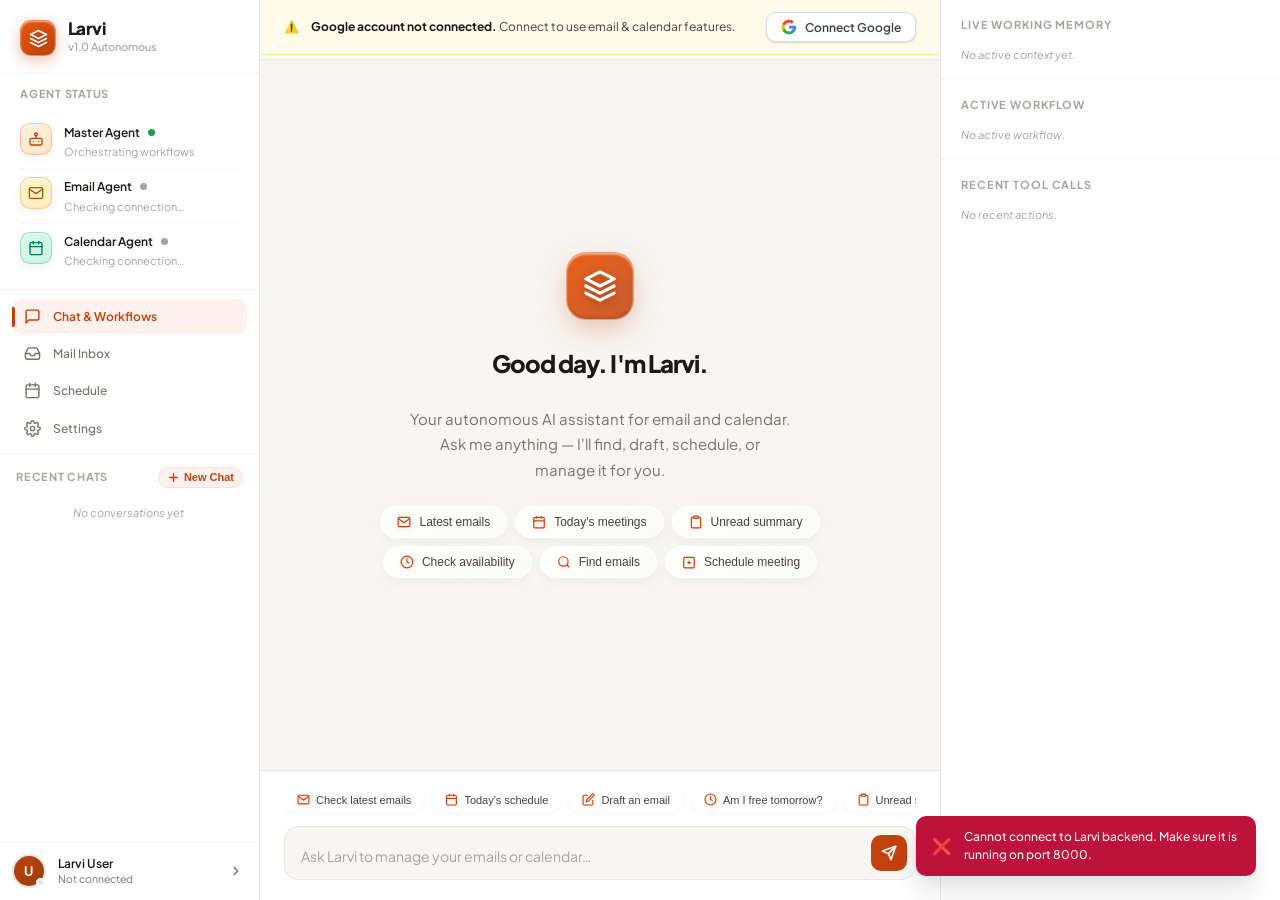
==== frontend/index.html @ 34484eb3 "feat: professional user profile strip, avatar/picture, dedicated Profile View, and clean settings se" ====
<!DOCTYPE html>
<html lang="en">
<head>
  <meta charset="UTF-8" />
  <meta name="viewport" content="width=device-width, initial-scale=1.0" />
  <title>Larvi — Autonomous Email &amp; Calendar AI Agent</title>
  <meta name="description" content="Larvi is an autonomous multi-agent AI system for managing Gmail and Google Calendar through natural language." />

  <!-- Stylesheets -->
  <link rel="stylesheet" href="css/main.css" />
  <link rel="stylesheet" href="css/layout.css" />
  <link rel="stylesheet" href="css/chat.css" />
  <link rel="stylesheet" href="css/sidebar.css" />
  <link rel="stylesheet" href="css/components.css" />
  <link rel="stylesheet" href="css/views.css" />
</head>
<body>

<!-- ═══════════════════════════════════════════════════════════════
     TOAST NOTIFICATION CONTAINER
     ═══════════════════════════════════════════════════════════════ -->
<div id="toast-container" aria-live="polite"></div>

<!-- ═══════════════════════════════════════════════════════════════
     CONFIRMATION MODAL (DELETE CHAT & DESTRUCTIVE ACTIONS)
     ═══════════════════════════════════════════════════════════════ -->
<div id="modal-backdrop" class="modal-backdrop" aria-hidden="true">
  <div class="modal-card" role="dialog" aria-modal="true" aria-labelledby="modal-title">
    <div class="modal-header">
      <h3 id="modal-title" class="modal-title">Delete chat?</h3>
    </div>
    <div class="modal-body">
      <p id="modal-description">This will delete <strong id="modal-chat-title">this conversation</strong>.</p>
      <p class="modal-subtext">This action cannot be undone.</p>
    </div>
    <div class="modal-actions">
      <button id="modal-cancel-btn" class="btn-modal btn-modal-cancel">Cancel</button>
      <button id="modal-confirm-btn" class="btn-modal btn-modal-delete">Delete</button>
    </div>
  </div>
</div>

<!-- ═══════════════════════════════════════════════════════════════
     MAIN 3-COLUMN APP SHELL
     ═══════════════════════════════════════════════════════════════ -->
<div id="app">

  <!-- ─────────────────────────────────────────────────────────────
       LEFT SIDEBAR — Navigation & Agent Status
       ───────────────────────────────────────────────────────────── -->
  <aside id="sidebar-left" role="navigation" aria-label="Main navigation">

    <!-- Brand Header -->
    <div id="brand-header">
      <div id="brand-logo" aria-hidden="true">
        <!-- Larvi Icon -->
        <svg viewBox="0 0 24 24" fill="none" stroke="currentColor" stroke-width="2.2" stroke-linecap="round" stroke-linejoin="round">
          <path d="M12 2L2 7l10 5 10-5-10-5z"/>
          <path d="M2 17l10 5 10-5"/>
          <path d="M2 12l10 5 10-5"/>
        </svg>
      </div>
      <div>
        <div id="brand-name">Larvi</div>
        <div id="brand-version">v1.0 Autonomous</div>
      </div>
    </div>

    <!-- Agent Status Hub -->
    <div class="agent-status-hub">
      <div class="agent-status-hub-title">Agent Status</div>

      <!-- Master Agent -->
      <div class="agent-status-item">
        <div class="agent-icon master">
          <svg viewBox="0 0 24 24" width="16" height="16" fill="none" stroke="currentColor" stroke-width="2" stroke-linecap="round" stroke-linejoin="round">
            <rect x="3" y="11" width="18" height="10" rx="2"></rect>
            <circle cx="12" cy="5" r="2"></circle>
            <path d="M12 7v4"></path>
            <line x1="8" y1="16" x2="8.01" y2="16"></line>
            <line x1="16" y1="16" x2="16.01" y2="16"></line>
          </svg>
        </div>
        <div class="agent-status-info">
          <div class="agent-status-name">
            Master Agent
            <span class="status-dot active" id="master-agent-dot"></span>
          </div>
          <div class="agent-status-sub">Orchestrating workflows</div>
        </div>
      </div>

      <!-- Email Agent -->
      <div class="agent-status-item">
        <div class="agent-icon email">
          <svg viewBox="0 0 24 24" width="16" height="16" fill="none" stroke="currentColor" stroke-width="2" stroke-linecap="round" stroke-linejoin="round">
            <path d="M4 4h16c1.1 0 2 .9 2 2v12c0 1.1-.9 2-2 2H4c-1.1 0-2-.9-2-2V6c0-1.1.9-2 2-2z"></path>
            <polyline points="22,6 12,13 2,6"></polyline>
          </svg>
        </div>
        <div class="agent-status-info">
          <div class="agent-status-name">
            Email Agent
            <span class="status-dot inactive" id="email-agent-dot"></span>
          </div>
          <div class="agent-status-sub" id="email-agent-sub">Checking connection…</div>
        </div>
      </div>

      <!-- Calendar Agent -->
      <div class="agent-status-item">
        <div class="agent-icon cal">
          <svg viewBox="0 0 24 24" width="16" height="16" fill="none" stroke="currentColor" stroke-width="2" stroke-linecap="round" stroke-linejoin="round">
            <rect x="3" y="4" width="18" height="18" rx="2" ry="2"></rect>
            <line x1="16" y1="2" x2="16" y2="6"></line>
            <line x1="8" y1="2" x2="8" y2="6"></line>
            <line x1="3" y1="10" x2="21" y2="10"></line>
          </svg>
        </div>
        <div class="agent-status-info">
          <div class="agent-status-name">
            Calendar Agent
            <span class="status-dot inactive" id="cal-agent-dot"></span>
          </div>
          <div class="agent-status-sub" id="cal-agent-sub">Checking connection…</div>
        </div>
      </div>
    </div>

    <!-- Navigation -->
    <nav>
      <ul id="nav-list" role="list">
        <li class="nav-item active" id="nav-chat" role="listitem">
          <svg viewBox="0 0 24 24" fill="none" stroke="currentColor" stroke-width="2" stroke-linecap="round" stroke-linejoin="round" aria-hidden="true">
            <path d="M21 15a2 2 0 0 1-2 2H7l-4 4V5a2 2 0 0 1 2-2h14a2 2 0 0 1 2 2z"/>
          </svg>
          Chat &amp; Workflows
        </li>
        <li class="nav-item" id="nav-inbox" role="listitem">
          <svg viewBox="0 0 24 24" fill="none" stroke="currentColor" stroke-width="2" stroke-linecap="round" stroke-linejoin="round" aria-hidden="true">
            <polyline points="22 12 16 12 14 15 10 15 8 12 2 12"/>
            <path d="M5.45 5.11L2 12v6a2 2 0 0 0 2 2h16a2 2 0 0 0 2-2v-6l-3.45-6.89A2 2 0 0 0 16.76 4H7.24a2 2 0 0 0-1.79 1.11z"/>
          </svg>
          Mail Inbox
        </li>
        <li class="nav-item" id="nav-calendar" role="listitem">
          <svg viewBox="0 0 24 24" fill="none" stroke="currentColor" stroke-width="2" stroke-linecap="round" stroke-linejoin="round" aria-hidden="true">
            <rect x="3" y="4" width="18" height="18" rx="2" ry="2"/>
            <line x1="16" y1="2" x2="16" y2="6"/>
            <line x1="8" y1="2" x2="8" y2="6"/>
            <line x1="3" y1="10" x2="21" y2="10"/>
          </svg>
          Schedule
        </li>
        <li class="nav-item" id="nav-settings" role="listitem">
          <svg viewBox="0 0 24 24" fill="none" stroke="currentColor" stroke-width="2" stroke-linecap="round" stroke-linejoin="round" aria-hidden="true">
            <circle cx="12" cy="12" r="3"/>
            <path d="M19.4 15a1.65 1.65 0 0 0 .33 1.82l.06.06a2 2 0 0 1-2.83 2.83l-.06-.06a1.65 1.65 0 0 0-1.82-.33 1.65 1.65 0 0 0-1 1.51V21a2 2 0 0 1-4 0v-.09A1.65 1.65 0 0 0 9 19.4a1.65 1.65 0 0 0-1.82.33l-.06.06a2 2 0 0 1-2.83-2.83l.06-.06A1.65 1.65 0 0 0 4.68 15a1.65 1.65 0 0 0-1.51-1H3a2 2 0 0 1 0-4h.09A1.65 1.65 0 0 0 4.6 9a1.65 1.65 0 0 0-.33-1.82l-.06-.06a2 2 0 0 1 2.83-2.83l.06.06A1.65 1.65 0 0 0 9 4.68a1.65 1.65 0 0 0 1-1.51V3a2 2 0 0 1 4 0v.09a1.65 1.65 0 0 0 1 1.51 1.65 1.65 0 0 0 1.82-.33l.06-.06a2 2 0 0 1 2.83 2.83l-.06.06A1.65 1.65 0 0 0 19.4 9a1.65 1.65 0 0 0 1.51 1H21a2 2 0 0 1 0 4h-.09a1.65 1.65 0 0 0-1.51 1z"/>
          </svg>
          Settings
        </li>
      </ul>
    </nav>

    <!-- Recent Chats Hub (Gemini / ChatGPT style) -->
    <div class="chat-history-hub">
      <div class="chat-history-hub-header">
        <span class="chat-history-title">Recent Chats</span>
        <button id="sidebar-new-chat-btn" class="btn-new-chat-pill" title="Start a new chat">
          <svg viewBox="0 0 24 24" width="13" height="13" fill="none" stroke="currentColor" stroke-width="2.5" stroke-linecap="round" stroke-linejoin="round">
            <line x1="12" y1="5" x2="12" y2="19"></line>
            <line x1="5" y1="12" x2="19" y2="12"></line>
          </svg>
          New Chat
        </button>
      </div>
      <div id="recent-chats-list" class="recent-chats-list" role="list">
        <!-- Dynamic conversation items loaded from SQLite -->
      </div>
    </div>

    <!-- User Profile Strip -->
    <div id="user-profile" title="View Profile">
      <div class="up-avatar-wrap">
        <img id="user-profile-pic" src="" alt="" style="display:none; width:34px;height:34px;border-radius:50%;object-fit:cover;">
        <div id="user-avatar" aria-hidden="true">U</div>
        <span class="up-status-dot" id="up-status-dot"></span>
      </div>
      <div id="user-info">
        <div id="user-name-display" class="up-name truncate">Larvi User</div>
        <div id="user-email-display" class="up-email truncate">Not connected</div>
      </div>
      <button id="user-profile-btn" class="up-chevron-btn" title="My Profile" aria-label="Open profile">
        <svg viewBox="0 0 24 24" width="14" height="14" fill="none" stroke="currentColor" stroke-width="2.5" stroke-linecap="round" stroke-linejoin="round"><polyline points="9 18 15 12 9 6"/></svg>
      </button>
    </div>

  </aside><!-- /sidebar-left -->


  <!-- Mobile Sidebar Overlay Backdrop -->
  <div id="sidebar-overlay" class="sidebar-overlay"></div>

  <!-- ─────────────────────────────────────────────────────────────
       CENTER PANEL — Main Chat Interface
       ───────────────────────────────────────────────────────────── -->
  <main id="main-panel" role="main">

    <!-- Auth Prompt Banner (hidden when connected) -->
    <div id="auth-prompt" role="alert">
      <div class="auth-prompt-text">
        <span>⚠️</span>
        <span><strong>Google account not connected.</strong> Connect to use email &amp; calendar features.</span>
      </div>
      <button id="connect-google-btn" class="btn-google-auth">
        <svg class="google-auth-icon" viewBox="0 0 24 24" width="16" height="16">
          <path fill="#4285F4" d="M22.56 12.25c0-.78-.07-1.53-.2-2.25H12v4.26h5.92c-.26 1.37-1.04 2.53-2.21 3.31v2.77h3.57c2.08-1.92 3.28-4.74 3.28-8.09z"/>
          <path fill="#34A853" d="M12 23c2.97 0 5.46-.98 7.28-2.66l-3.57-2.77c-.98.66-2.23 1.06-3.71 1.06-2.86 0-5.29-1.93-6.16-4.53H2.18v2.84C3.99 20.53 7.7 23 12 23z"/>
          <path fill="#FBBC05" d="M5.84 14.09c-.22-.66-.35-1.36-.35-2.09s.13-1.43.35-2.09V7.06H2.18C1.43 8.55 1 10.22 1 12s.43 3.45 1.18 4.94l2.85-2.22.81-.63z"/>
          <path fill="#EA4335" d="M12 5.38c1.62 0 3.06.56 4.21 1.64l3.15-3.15C17.45 2.09 14.97 1 12 1 7.7 1 3.99 3.47 2.18 7.06l3.66 2.84c.87-2.6 3.3-4.52 6.16-4.52z"/>
        </svg>
        <span>Connect Google</span>
      </button>
    </div>

    <!-- Top Header Bar -->
    <header id="main-header">
      <div class="header-left-group">
        <button id="mobile-menu-btn" class="mobile-menu-btn" aria-label="Toggle Menu" title="Menu">
          <svg width="20" height="20" viewBox="0 0 24 24" fill="none" stroke="currentColor" stroke-width="2.2" stroke-linecap="round" stroke-linejoin="round">
            <line x1="3" y1="12" x2="21" y2="12"></line>
            <line x1="3" y1="6" x2="21" y2="6"></line>
            <line x1="3" y1="18" x2="21" y2="18"></line>
          </svg>
        </button>
        <span id="main-header-title">New Conversation</span>
      </div>
      <div class="header-actions">
        <span id="current-date" class="text-sm text-muted"></span>
        <div id="system-status-pill">
          <span class="status-dot active"></span>
          Connecting…
        </div>
        <button id="new-chat-btn" class="btn btn-ghost btn-sm" title="New conversation">
          <svg width="14" height="14" viewBox="0 0 24 24" fill="none" stroke="currentColor" stroke-width="2.2" stroke-linecap="round" stroke-linejoin="round">
            <line x1="12" y1="5" x2="12" y2="19"/><line x1="5" y1="12" x2="19" y2="12"/>
          </svg>
          New Chat
        </button>
      </div>
    </header>

    <!-- ═════════════════════════════════════════════════════════════
         VIEW: CHAT & WORKFLOWS (DEFAULT)
         ═════════════════════════════════════════════════════════════ -->
    <div id="view-chat" class="app-view active">
      <!-- Chat Message Stream -->
      <div id="chat-area" role="log" aria-live="polite" aria-label="Conversation">

        <!-- Welcome Screen -->
        <div id="welcome-screen">
          <div id="welcome-logo" aria-hidden="true">
            <svg viewBox="0 0 24 24" fill="none" stroke="currentColor" stroke-width="2.2" stroke-linecap="round" stroke-linejoin="round">
              <path d="M12 2L2 7l10 5 10-5-10-5z"/>
              <path d="M2 17l10 5 10-5"/>
              <path d="M2 12l10 5 10-5"/>
            </svg>
          </div>
          <h1 id="welcome-title">Good day. I'm Larvi.</h1>
          <p id="welcome-subtitle">
            Your autonomous AI assistant for email and calendar.
            Ask me anything — I'll find, draft, schedule, or manage it for you.
          </p>
          <div class="welcome-chips">
            <button class="welcome-chip" onclick="window.sendQuickMessage('Show me my latest emails')">
              <svg viewBox="0 0 24 24" width="14" height="14" fill="none" stroke="currentColor" stroke-width="2"><path d="M4 4h16c1.1 0 2 .9 2 2v12c0 1.1-.9 2-2 2H4c-1.1 0-2-.9-2-2V6c0-1.1.9-2 2-2z"/><polyline points="22,6 12,13 2,6"/></svg>
              <span>Latest emails</span>
            </button>
            <button class="welcome-chip" onclick="window.sendQuickMessage('What meetings do I have today?')">
              <svg viewBox="0 0 24 24" width="14" height="14" fill="none" stroke="currentColor" stroke-width="2"><rect x="3" y="4" width="18" height="18" rx="2" ry="2"/><line x1="16" y1="2" x2="16" y2="6"/><line x1="8" y1="2" x2="8" y2="6"/><line x1="3" y1="10" x2="21" y2="10"/></svg>
              <span>Today's meetings</span>
            </button>
            <button class="welcome-chip" onclick="window.sendQuickMessage('Summarize my unread emails')">
              <svg viewBox="0 0 24 24" width="14" height="14" fill="none" stroke="currentColor" stroke-width="2"><path d="M16 4h2a2 2 0 0 1 2 2v14a2 2 0 0 1-2 2H6a2 2 0 0 1-2-2V6a2 2 0 0 1 2-2h2"/><rect x="8" y="2" width="8" height="4" rx="1" ry="1"/></svg>
              <span>Unread summary</span>
            </button>
            <button class="welcome-chip" onclick="window.sendQuickMessage('Am I free tomorrow at 3 PM?')">
              <svg viewBox="0 0 24 24" width="14" height="14" fill="none" stroke="currentColor" stroke-width="2"><circle cx="12" cy="12" r="10"/><polyline points="12 6 12 12 16 14"/></svg>
              <span>Check availability</span>
            </button>
            <button class="welcome-chip" onclick="window.sendQuickMessage('Find emails from Ahmed about the project')">
              <svg viewBox="0 0 24 24" width="14" height="14" fill="none" stroke="currentColor" stroke-width="2"><circle cx="11" cy="11" r="8"/><line x1="21" y1="21" x2="16.65" y2="16.65"/></svg>
              <span>Find emails</span>
            </button>
            <button class="welcome-chip" onclick="window.sendQuickMessage('Schedule a team meeting tomorrow at 2 PM')">
              <svg viewBox="0 0 24 24" width="14" height="14" fill="none" stroke="currentColor" stroke-width="2"><rect x="3" y="4" width="18" height="18" rx="2" ry="2"/><line x1="12" y1="10" x2="12" y2="16"/><line x1="9" y1="13" x2="15" y2="13"/></svg>
              <span>Schedule meeting</span>
            </button>
          </div>
        </div>

        <!-- Typing Indicator -->
        <div id="typing-indicator" aria-label="Larvi is thinking" role="status">
          <div class="msg-avatar larvi-avatar" aria-hidden="true">
            <svg viewBox="0 0 24 24" width="16" height="16" fill="none" stroke="currentColor" stroke-width="2.2"><path d="M12 2L2 7l10 5 10-5-10-5z"/><path d="M2 17l10 5 10-5"/><path d="M2 12l10 5 10-5"/></svg>
          </div>
          <div class="typing-bubble" aria-hidden="true">
            <div class="typing-dot"></div>
            <div class="typing-dot"></div>
            <div class="typing-dot"></div>
          </div>
        </div>

      </div><!-- /chat-area -->

      <!-- Input Dock -->
      <div id="chat-input-dock">
        <!-- Quick Action Chips -->
        <div class="quick-actions-row" id="quick-chips-row" aria-label="Quick actions">
          <!-- Populated by JS -->
        </div>

        <!-- Input Row -->
        <div class="input-row" role="group" aria-label="Message input">
          <textarea
            id="chat-input"
            placeholder="Ask Larvi to manage your emails or calendar…"
            rows="1"
            aria-label="Type your message"
            autocomplete="off"
            spellcheck="true"
          ></textarea>
          <button id="send-btn" aria-label="Send message" title="Send (Enter)">
            <svg viewBox="0 0 24 24" fill="none" stroke="currentColor" stroke-width="2.5" stroke-linecap="round" stroke-linejoin="round">
              <line x1="22" y1="2" x2="11" y2="13"/>
              <polygon points="22 2 15 22 11 13 2 9 22 2"/>
            </svg>
          </button>
        </div>
      </div><!-- /chat-input-dock -->
    </div><!-- /view-chat -->

    <!-- ═════════════════════════════════════════════════════════════
         VIEW: MAIL INBOX
         ═════════════════════════════════════════════════════════════ -->
    <div id="view-inbox" class="app-view" style="display:none;">
      <div class="view-content-container">
        <div class="view-header-row">
          <div>
            <h2 class="view-title">Gmail Inbox</h2>
            <p class="view-subtitle">Browse and manage your Google Mail messages directly or via Larvi AI.</p>
          </div>
          <div class="view-actions-group">
            <button id="inbox-refresh-btn" class="btn btn-secondary btn-sm" title="Refresh Inbox">
              <svg width="14" height="14" viewBox="0 0 24 24" fill="none" stroke="currentColor" stroke-width="2"><path d="M21.5 2v6h-6M21.34 15.57a10 10 0 1 1-.57-8.38l5.67-5.67"/></svg>
              Refresh
            </button>
            <button id="inbox-compose-btn" class="btn btn-primary btn-sm">
              <svg width="14" height="14" viewBox="0 0 24 24" fill="none" stroke="currentColor" stroke-width="2"><path d="M11 4H4a2 2 0 0 0-2 2v14a2 2 0 0 0 2 2h14a2 2 0 0 0 2-2v-7"/><path d="M18.5 2.5a2.121 2.121 0 0 1 3 3L12 15l-4 1 1-4 9.5-9.5z"/></svg>
              Draft with Larvi
            </button>
          </div>
        </div>

        <div id="inbox-list-container" class="dashboard-list-container">
          <div class="dashboard-loading"><div class="spinner"></div> Loading emails…</div>
        </div>
      </div>
    </div>

    <!-- ═════════════════════════════════════════════════════════════
         VIEW: SCHEDULE / CALENDAR
         ═════════════════════════════════════════════════════════════ -->
    <div id="view-calendar" class="app-view" style="display:none;">
      <div class="view-content-container">
        <div class="view-header-row">
          <div>
            <h2 class="view-title">Schedule &amp; Agenda</h2>
            <p class="view-subtitle">Review upcoming meetings, availability, and Google Calendar events.</p>
          </div>
          <div class="view-actions-group">
            <button id="calendar-refresh-btn" class="btn btn-secondary btn-sm" title="Refresh Schedule">
              <svg width="14" height="14" viewBox="0 0 24 24" fill="none" stroke="currentColor" stroke-width="2"><path d="M21.5 2v6h-6M21.34 15.57a10 10 0 1 1-.57-8.38l5.67-5.67"/></svg>
              Refresh
            </button>
            <button id="calendar-schedule-btn" class="btn btn-primary btn-sm">
              <svg width="14" height="14" viewBox="0 0 24 24" fill="none" stroke="currentColor" stroke-width="2"><path d="M12 5v14M5 12h14"/></svg>
              Schedule Meeting
            </button>
          </div>
        </div>

        <div id="calendar-list-container" class="dashboard-list-container">
          <div class="dashboard-loading"><div class="spinner"></div> Loading calendar events…</div>
        </div>
      </div>
    </div>

    <!-- ═════════════════════════════════════════════════════════════
         VIEW: PROFILE
         ═════════════════════════════════════════════════════════════ -->
    <div id="view-profile" class="app-view" style="display:none;">
      <div class="view-content-container profile-container">

        <!-- Profile Hero Card -->
        <div class="profile-hero-card">
          <div class="profile-hero-bg"></div>
          <div class="profile-hero-content">
            <div class="profile-avatar-section">
              <div class="profile-avatar-large-wrap">
                <img id="profile-pic-large" src="" alt="" style="display:none;">
                <div id="profile-initial-large" class="profile-initial-large">U</div>
                <div class="profile-avatar-ring"></div>
              </div>
              <div class="profile-avatar-status" id="profile-avatar-status">● Offline</div>
            </div>
            <div class="profile-hero-info">
              <h2 id="profile-name-display" class="profile-hero-name">Larvi User</h2>
              <p id="profile-email-hero" class="profile-hero-email">Not connected</p>
              <div class="profile-hero-badges">
                <span class="profile-badge google-badge-pill">
                  <svg viewBox="0 0 24 24" width="11" height="11" fill="none" stroke="currentColor" stroke-width="2"><path d="M20.32 10.32H12v3.36h4.8c-.48 2.4-2.56 4.08-4.8 4.08A5.76 5.76 0 0 1 6.24 12 5.76 5.76 0 0 1 12 6.24c1.52 0 2.88.56 3.92 1.52l2.4-2.4A9.12 9.12 0 0 0 12 3a9 9 0 1 0 0 18 8.64 8.64 0 0 0 8.64-9 9.6 9.6 0 0 0-.32-1.68z"/></svg>
                  Google Account
                </span>
                <span class="profile-badge ai-badge-pill">
                  <svg viewBox="0 0 24 24" width="11" height="11" fill="none" stroke="currentColor" stroke-width="2"><polygon points="12 2 2 7 12 12 22 7 12 2"/><polyline points="2 17 12 22 22 17"/></svg>
                  Larvi AI Agent
                </span>
              </div>
            </div>
          </div>
        </div>

        <!-- Profile Info Grid -->
        <div class="profile-info-grid">

          <!-- Personal Info Card -->
          <div class="profile-info-card">
            <div class="profile-card-header">
              <div class="profile-card-icon personal-icon">
                <svg viewBox="0 0 24 24" width="16" height="16" fill="none" stroke="currentColor" stroke-width="2"><path d="M20 21v-2a4 4 0 0 0-4-4H8a4 4 0 0 0-4 4v2"/><circle cx="12" cy="7" r="4"/></svg>
              </div>
              <span class="profile-card-title">Personal Information</span>
            </div>
            <div class="profile-card-body">
              <div class="profile-field">
                <label class="profile-field-label">Display Name</label>
                <div class="profile-field-value" id="pf-name">—</div>
              </div>
              <div class="profile-field">
                <label class="profile-field-label">Email Address</label>
                <div class="profile-field-value" id="pf-email">—</div>
              </div>
              <div class="profile-field">
                <label class="profile-field-label">Account Type</label>
                <div class="profile-field-value">Google OAuth 2.0</div>
              </div>
              <div class="profile-field">
                <label class="profile-field-label">Access Scopes</label>
                <div class="profile-field-value">
                  <span class="scope-mini-pill">Gmail</span>
                  <span class="scope-mini-pill">Calendar</span>
                  <span class="scope-mini-pill">Profile</span>
                </div>
              </div>
            </div>
          </div>

          <!-- Connection Status Card -->
          <div class="profile-info-card">
            <div class="profile-card-header">
              <div class="profile-card-icon connect-icon">
                <svg viewBox="0 0 24 24" width="16" height="16" fill="none" stroke="currentColor" stroke-width="2"><path d="M5 12.55a11 11 0 0 1 14.08 0"/><path d="M1.42 9a16 16 0 0 1 21.16 0"/><path d="M8.53 16.11a6 6 0 0 1 6.95 0"/><line x1="12" y1="20" x2="12.01" y2="20"/></svg>
              </div>
              <span class="profile-card-title">Connection Status</span>
            </div>
            <div class="profile-card-body">
              <div class="profile-field">
                <label class="profile-field-label">Gmail API</label>
                <div class="profile-field-value" id="pf-gmail-status"><span class="status-chip disconnected">Disconnected</span></div>
              </div>
              <div class="profile-field">
                <label class="profile-field-label">Google Calendar</label>
                <div class="profile-field-value" id="pf-cal-status"><span class="status-chip disconnected">Disconnected</span></div>
              </div>
              <div class="profile-field">
                <label class="profile-field-label">OAuth Token</label>
                <div class="profile-field-value" id="pf-token-status"><span class="status-chip disconnected">Not issued</span></div>
              </div>
              <div class="profile-field" style="margin-top:10px;">
                <div id="profile-auth-action-container">
                  <!-- Populated by JS -->
                </div>
              </div>
            </div>
          </div>

          <!-- Usage Stats Card -->
          <div class="profile-info-card">
            <div class="profile-card-header">
              <div class="profile-card-icon stats-icon">
                <svg viewBox="0 0 24 24" width="16" height="16" fill="none" stroke="currentColor" stroke-width="2"><polyline points="22 12 18 12 15 21 9 3 6 12 2 12"/></svg>
              </div>
              <span class="profile-card-title">Usage Statistics</span>
            </div>
            <div class="profile-card-body">
              <div class="profile-stats-row">
                <div class="profile-stat-box">
                  <div class="profile-stat-num" id="pf-stat-sessions">0</div>
                  <div class="profile-stat-lbl">Sessions</div>
                </div>
                <div class="profile-stat-box">
                  <div class="profile-stat-num" id="pf-stat-messages">0</div>
                  <div class="profile-stat-lbl">Messages</div>
                </div>
                <div class="profile-stat-box">
                  <div class="profile-stat-num">SQLite</div>
                  <div class="profile-stat-lbl">Storage</div>
                </div>
              </div>
            </div>
          </div>

          <!-- Security Card -->
          <div class="profile-info-card">
            <div class="profile-card-header">
              <div class="profile-card-icon security-icon">
                <svg viewBox="0 0 24 24" width="16" height="16" fill="none" stroke="currentColor" stroke-width="2"><path d="M12 22s8-4 8-10V5l-8-3-8 3v7c0 6 8 10 8 10z"/></svg>
              </div>
              <span class="profile-card-title">Security & Privacy</span>
            </div>
            <div class="profile-card-body">
              <div class="profile-field">
                <label class="profile-field-label">Authentication</label>
                <div class="profile-field-value">Google OAuth 2.0 (Secure)</div>
              </div>
              <div class="profile-field">
                <label class="profile-field-label">Password Storage</label>
                <div class="profile-field-value">Managed by Google — No password stored locally</div>
              </div>
              <div class="profile-field">
                <label class="profile-field-label">Session Tokens</label>
                <div class="profile-field-value">Encrypted, auto-refresh enabled</div>
              </div>
              <div class="profile-field" style="margin-top:12px;">
                <button id="profile-export-btn" class="btn btn-secondary btn-sm" style="margin-right:8px;">
                  <svg width="13" height="13" viewBox="0 0 24 24" fill="none" stroke="currentColor" stroke-width="2"><path d="M21 15v4a2 2 0 0 1-2 2H5a2 2 0 0 1-2-2v-4"/><polyline points="7 10 12 15 17 10"/><line x1="12" y1="15" x2="12" y2="3"/></svg>
                  Export Data
                </button>
                <button id="profile-delete-btn" class="btn btn-danger-pill btn-sm" style="font-size:11px;padding:6px 14px;">
                  Delete Account
                </button>
              </div>
            </div>
          </div>

        </div><!-- /profile-info-grid -->
      </div>
    </div><!-- /view-profile -->

    <!-- ═════════════════════════════════════════════════════════════
         VIEW: SETTINGS & PRIVACY
         ═════════════════════════════════════════════════════════════ -->
    <div id="view-settings" class="app-view" style="display:none;">
      <div class="view-content-container settings-container">
        <div class="view-header-row">
          <div>
            <h2 class="view-title">Settings &amp; System Configuration</h2>
            <p class="view-subtitle">Manage Google credentials, AI engine parameters, database memory, and privacy controls.</p>
          </div>
        </div>

        <div class="settings-grid">

          <!-- Section 1: Google Account & OAuth -->
          <div class="settings-card">
            <div class="settings-card-header">
              <div class="settings-card-title">
                <span class="settings-icon-badge google-badge">
                  <svg width="18" height="18" viewBox="0 0 24 24" fill="none" stroke="currentColor" stroke-width="2"><path d="M20 21v-2a4 4 0 0 0-4-4H8a4 4 0 0 0-4 4v2"/><circle cx="12" cy="7" r="4"/></svg>
                </span>
                Google Services &amp; Authentication
              </div>
            </div>
            <div class="settings-card-body">
              <div class="settings-field-row">
                <div>
                  <div class="settings-field-label">Connected Google Account</div>
                  <div class="settings-field-desc" id="settings-user-email-display">Checking connection…</div>
                </div>
                <div id="settings-auth-action-btn-container">
                  <!-- Dynamically rendered: Connect or Disconnect -->
                </div>
              </div>
              <div class="settings-divider"></div>
              <div class="settings-scope-pills">
                <span class="scope-pill active">✓ Gmail API (Read / Write / Drafts)</span>
                <span class="scope-pill active">✓ Google Calendar (Events &amp; Free/Busy)</span>
                <span class="scope-pill active">✓ OAuth 2.0 Security Token</span>
              </div>
            </div>
          </div>

          <!-- Section 2: AI Engine Architecture -->
          <div class="settings-card">
            <div class="settings-card-header">
              <div class="settings-card-title">
                <span class="settings-icon-badge ai-badge">
                  <svg width="18" height="18" viewBox="0 0 24 24" fill="none" stroke="currentColor" stroke-width="2"><polygon points="12 2 2 7 12 12 22 7 12 2"/><polyline points="2 17 12 22 22 17"/><polyline points="2 12 12 17 22 12"/></svg>
                </span>
                AI Model &amp; LangGraph Architecture
              </div>
            </div>
            <div class="settings-card-body">
              <div class="settings-info-grid">
                <div class="settings-info-box">
                  <div class="info-label">Active AI Cascade</div>
                  <div class="info-val">Gemini 2.5 / 3.5 Flash</div>
                </div>
                <div class="settings-info-box">
                  <div class="info-label">Orchestration</div>
                  <div class="info-val">LangGraph ReAct Loop</div>
                </div>
                <div class="settings-info-box">
                  <div class="info-label">Streaming Protocol</div>
                  <div class="info-val">Server-Sent Events (SSE)</div>
                </div>
                <div class="settings-info-box">
                  <div class="info-label">Human-in-the-Loop</div>
                  <div class="info-val">Active (Send/Delete Guard)</div>
                </div>
              </div>
            </div>
          </div>

          <!-- Section 3: Privacy & Database Memory -->
          <div class="settings-card">
            <div class="settings-card-header">
              <div class="settings-card-title">
                <span class="settings-icon-badge db-badge">
                  <svg width="18" height="18" viewBox="0 0 24 24" fill="none" stroke="currentColor" stroke-width="2"><ellipse cx="12" cy="5" rx="9" ry="3"/><path d="M21 12c0 1.66-4 3-9 3s-9-1.34-9-3"/><path d="M3 5v14c0 1.66 4 3 9 3s9-1.34 9-3V5"/></svg>
                </span>
                Database Memory &amp; Storage Management
              </div>
            </div>
            <div class="settings-card-body">
              <div class="settings-stats-row">
                <div class="stat-badge">
                  <span class="stat-num" id="stat-sessions-num">0</span>
                  <span class="stat-lbl">Active Sessions</span>
                </div>
                <div class="stat-badge">
                  <span class="stat-num" id="stat-messages-num">0</span>
                  <span class="stat-lbl">Stored Messages</span>
                </div>
                <div class="stat-badge">
                  <span class="stat-num">SQLite</span>
                  <span class="stat-lbl">Storage Engine</span>
                </div>
              </div>
              <div class="settings-divider"></div>
              <div class="settings-actions-flex">
                <button id="settings-export-btn" class="btn btn-secondary btn-sm">
                  <svg width="14" height="14" viewBox="0 0 24 24" fill="none" stroke="currentColor" stroke-width="2"><path d="M21 15v4a2 2 0 0 1-2 2H5a2 2 0 0 1-2-2v-4"/><polyline points="7 10 12 15 17 10"/><line x1="12" y1="15" x2="12" y2="3"/></svg>
                  Export All Conversations (JSON)
                </button>
                <button id="settings-clear-chats-btn" class="btn btn-secondary btn-sm text-rose">
                  <svg width="14" height="14" viewBox="0 0 24 24" fill="none" stroke="currentColor" stroke-width="2"><polyline points="3 6 5 6 21 6"/><path d="M19 6v14a2 2 0 0 1-2 2H7a2 2 0 0 1-2-2V6m3 0V4a2 2 0 0 1 2-2h4a2 2 0 0 1 2 2v2"/></svg>
                  Clear All Chat History
                </button>
              </div>
            </div>
          </div>

          <!-- Section 4: Danger Zone / Delete Account -->
          <div class="settings-card danger-zone-card">
            <div class="settings-card-header">
              <div class="settings-card-title text-rose">
                <span class="settings-icon-badge danger-badge">
                  <svg width="18" height="18" viewBox="0 0 24 24" fill="none" stroke="currentColor" stroke-width="2"><path d="M10.29 3.86L1.82 18a2 2 0 0 0 1.71 3h16.94a2 2 0 0 0 1.71-3L13.71 3.86a2 2 0 0 0-3.42 0z"/><line x1="12" y1="9" x2="12" y2="13"/><line x1="12" y1="17" x2="12.01" y2="17"/></svg>
                </span>
                Danger Zone: Account &amp; System Reset
              </div>
            </div>
            <div class="settings-card-body">
              <p class="danger-desc">
                Permanently delete all session memory, clear Google authentication tokens, and wipe all local databases. This action is irreversible.
              </p>
              <button id="settings-delete-account-btn" class="btn btn-danger-pill">
                Delete Account &amp; Wipe Everything
              </button>
            </div>
          </div>

        </div><!-- /settings-grid -->
      </div>
    </div>

  </main><!-- /main-panel -->


  <!-- ─────────────────────────────────────────────────────────────
       RIGHT SIDEBAR — Live Context Dock
       ───────────────────────────────────────────────────────────── -->
  <aside id="sidebar-right" aria-label="Context and workflow status">

    <!-- Working Memory -->
    <section id="working-memory-panel" aria-labelledby="memory-label">
      <div class="sidebar-section-label" id="memory-label">Live Working Memory</div>
      <div id="working-memory-content">
        <p class="memory-empty">No active context yet.</p>
      </div>
    </section>

    <!-- Workflow Stepper -->
    <section id="workflow-stepper-panel" aria-labelledby="stepper-label">
      <div class="sidebar-section-label" id="stepper-label">Active Workflow</div>
      <div id="workflow-stepper-content">
        <p class="stepper-empty">No active workflow.</p>
      </div>
    </section>

    <!-- Recent Actions -->
    <section id="recent-actions-panel" aria-labelledby="actions-label">
      <div class="sidebar-section-label" id="actions-label">Recent Tool Calls</div>
      <div id="recent-actions-content">
        <p class="memory-empty">No recent actions.</p>
      </div>
    </section>

  </aside><!-- /sidebar-right -->

</div><!-- /#app -->

<!-- Application JS (ES Modules) -->
<script type="module" src="js/app.js"></script>

</body>
</html>
---- frontend/css/main.css ----
/* ═══════════════════════════════════════════════════════════════════
   LARVI — Design System & CSS Reset
   Warm Editorial Palette · Plus Jakarta Sans · 8pt Grid
   No black, purple, or blue.
   ═══════════════════════════════════════════════════════════════════ */

@import url('https://fonts.googleapis.com/css2?family=Plus+Jakarta+Sans:wght@300;400;500;600;700;800&display=swap');

/* ── Design Tokens ─────────────────────────────────────────────── */
:root {
  /* Canvas & Surfaces */
  --color-canvas:       #F7F6F2;
  --color-surface:      #FFFFFF;
  --color-surface-2:    #EFECE6;
  --color-surface-3:    #E8E4DC;
  --color-surface-hover:#F0EDE7;

  /* Typography */
  --color-text-primary: #1C1917;
  --color-text-secondary:#44403C;
  --color-text-muted:   #78716C;
  --color-text-faint:   #A8A29E;

  /* Accent — Burnished Copper / Terracotta */
  --color-accent:       #C2410C;
  --color-accent-light: #EA580C;
  --color-accent-pale:  #FFF1ED;
  --color-accent-border:#FDDDD4;

  /* Warm Amber / Ochre */
  --color-amber:        #D97706;
  --color-amber-light:  #F59E0B;
  --color-amber-pale:   #FFFBEB;
  --color-amber-border: #FDE68A;

  /* Forest Emerald — Success */
  --color-emerald:      #15803D;
  --color-emerald-light:#16A34A;
  --color-emerald-pale: #F0FDF4;
  --color-emerald-border:#BBF7D0;

  /* Rose / Error */
  --color-rose:         #BE123C;
  --color-rose-pale:    #FFF1F2;
  --color-rose-border:  #FECDD3;

  /* Borders & Dividers */
  --color-border:       #E7E5E4;
  --color-border-strong:#D6D3D1;
  --color-border-faint: #F5F5F4;

  /* Shadows — warm-tinted, no harsh black */
  --shadow-xs:  0 1px 2px rgba(28,25,23,.04);
  --shadow-sm:  0 1px 3px rgba(28,25,23,.06), 0 1px 2px rgba(28,25,23,.04);
  --shadow-md:  0 4px 6px rgba(28,25,23,.05), 0 2px 4px rgba(28,25,23,.04);
  --shadow-lg:  0 10px 15px rgba(28,25,23,.06), 0 4px 6px rgba(28,25,23,.04);
  --shadow-xl:  0 20px 25px rgba(28,25,23,.08), 0 8px 10px rgba(28,25,23,.04);

  /* Typography Scale */
  --font-family: 'Plus Jakarta Sans', -apple-system, BlinkMacSystemFont, sans-serif;
  --font-xs:     11px;
  --font-sm:     12px;
  --font-base:   14px;
  --font-md:     15px;
  --font-lg:     17px;
  --font-xl:     20px;
  --font-2xl:    24px;
  --font-3xl:    30px;

  /* Spacing — 8pt Grid */
  --space-1: 4px;
  --space-2: 8px;
  --space-3: 12px;
  --space-4: 16px;
  --space-5: 20px;
  --space-6: 24px;
  --space-8: 32px;
  --space-10: 40px;
  --space-12: 48px;

  /* Border Radius */
  --radius-sm:  6px;
  --radius-md:  10px;
  --radius-lg:  14px;
  --radius-xl:  18px;
  --radius-full:9999px;

  /* Transitions */
  --transition-fast: 120ms ease-out;
  --transition-base: 180ms ease-out;
  --transition-slow: 280ms ease-out;

  /* Sidebar widths */
  --sidebar-left-width:  260px;
  --sidebar-right-width: 340px;
}

/* ── Reset ─────────────────────────────────────────────────────── */
*, *::before, *::after {
  box-sizing: border-box;
  margin: 0;
  padding: 0;
}

html {
  font-size: 16px;
  -webkit-font-smoothing: antialiased;
  -moz-osx-font-smoothing: grayscale;
  text-rendering: optimizeLegibility;
}

body {
  font-family: var(--font-family);
  font-size: var(--font-base);
  color: var(--color-text-primary);
  background-color: var(--color-canvas);
  line-height: 1.6;
  overflow: hidden;
  height: 100vh;
}

/* ── Scrollbar ─────────────────────────────────────────────────── */
::-webkit-scrollbar { width: 6px; height: 6px; }
::-webkit-scrollbar-track { background: transparent; }
::-webkit-scrollbar-thumb {
  background: var(--color-border-strong);
  border-radius: var(--radius-full);
}
::-webkit-scrollbar-thumb:hover { background: var(--color-text-faint); }

/* ── Typography Utilities ──────────────────────────────────────── */
.text-xs     { font-size: var(--font-xs); }
.text-sm     { font-size: var(--font-sm); }
.text-base   { font-size: var(--font-base); }
.text-md     { font-size: var(--font-md); }
.text-lg     { font-size: var(--font-lg); }
.text-xl     { font-size: var(--font-xl); }

.font-normal  { font-weight: 400; }
.font-medium  { font-weight: 500; }
.font-semibold{ font-weight: 600; }
.font-bold    { font-weight: 700; }

.text-primary   { color: var(--color-text-primary); }
.text-secondary { color: var(--color-text-secondary); }
.text-muted     { color: var(--color-text-muted); }
.text-faint     { color: var(--color-text-faint); }
.text-accent    { color: var(--color-accent); }
.text-emerald   { color: var(--color-emerald); }
.text-amber     { color: var(--color-amber); }

/* ── Badge / Pill Utilities ────────────────────────────────────── */
.badge {
  display: inline-flex;
  align-items: center;
  gap: var(--space-1);
  padding: 2px 8px;
  border-radius: var(--radius-full);
  font-size: var(--font-xs);
  font-weight: 600;
  letter-spacing: 0.02em;
  text-transform: uppercase;
}

.badge-accent {
  background: var(--color-accent-pale);
  color: var(--color-accent);
  border: 1px solid var(--color-accent-border);
}
.badge-emerald {
  background: var(--color-emerald-pale);
  color: var(--color-emerald);
  border: 1px solid var(--color-emerald-border);
}
.badge-amber {
  background: var(--color-amber-pale);
  color: var(--color-amber);
  border: 1px solid var(--color-amber-border);
}
.badge-stone {
  background: var(--color-surface-2);
  color: var(--color-text-secondary);
  border: 1px solid var(--color-border);
}

/* ── Button Utilities ──────────────────────────────────────────── */
.btn {
  display: inline-flex;
  align-items: center;
  justify-content: center;
  gap: var(--space-2);
  padding: var(--space-2) var(--space-4);
  border-radius: var(--radius-md);
  font-family: var(--font-family);
  font-size: var(--font-sm);
  font-weight: 600;
  letter-spacing: -0.01em;
  cursor: pointer;
  border: none;
  transition: all var(--transition-fast);
  text-decoration: none;
  white-space: nowrap;
}

.btn-primary {
  background: var(--color-accent);
  color: #fff;
}
.btn-primary:hover {
  background: var(--color-accent-light);
  transform: translateY(-1px);
  box-shadow: var(--shadow-md);
}

.btn-ghost {
  background: transparent;
  color: var(--color-text-secondary);
  border: 1px solid var(--color-border);
}
.btn-ghost:hover {
  background: var(--color-surface-2);
  border-color: var(--color-border-strong);
}

.btn-danger {
  background: var(--color-rose);
  color: #fff;
}
.btn-danger:hover { background: #9f1239; }

.btn-sm {
  padding: 4px 12px;
  font-size: var(--font-xs);
  border-radius: var(--radius-sm);
}

.btn-icon {
  padding: var(--space-2);
  border-radius: var(--radius-sm);
  background: transparent;
  border: none;
  color: var(--color-text-muted);
  cursor: pointer;
  transition: all var(--transition-fast);
  display: flex;
  align-items: center;
  justify-content: center;
  width: 32px;
  height: 32px;
}
.btn-icon:hover {
  background: var(--color-surface-2);
  color: var(--color-text-primary);
}

/* ── Card Utility ──────────────────────────────────────────────── */
.card {
  background: var(--color-surface);
  border: 1px solid var(--color-border);
  border-radius: var(--radius-lg);
  box-shadow: var(--shadow-sm);
}

/* ── Divider ───────────────────────────────────────────────────── */
.divider {
  height: 1px;
  background: var(--color-border);
  margin: var(--space-3) 0;
}

/* ── Status Dot ────────────────────────────────────────────────── */
.status-dot {
  width: 7px;
  height: 7px;
  border-radius: var(--radius-full);
  flex-shrink: 0;
}
.status-dot.active   { background: var(--color-emerald-light); }
.status-dot.syncing  { background: var(--color-amber-light); }
.status-dot.error    { background: var(--color-rose); }
.status-dot.inactive { background: var(--color-text-faint); }

/* ── Truncate ──────────────────────────────────────────────────── */
.truncate {
  overflow: hidden;
  white-space: nowrap;
  text-overflow: ellipsis;
}

/* ── Focus Ring ────────────────────────────────────────────────── */
:focus-visible {
  outline: 2px solid var(--color-accent);
  outline-offset: 2px;
}
---- frontend/css/layout.css ----
/* ═══════════════════════════════════════════════════════════════════
   LARVI — 3-Column Application Layout
   Left Sidebar | Main Chat | Right Context Dock
   ═══════════════════════════════════════════════════════════════════ */

/* ── App Shell ─────────────────────────────────────────────────── */
#app {
  display: grid;
  grid-template-columns: var(--sidebar-left-width) 1fr var(--sidebar-right-width);
  grid-template-rows: 100vh;
  height: 100vh;
  width: 100vw;
  overflow: hidden;
  background: var(--color-canvas);
}

/* ── Left Sidebar ──────────────────────────────────────────────── */
#sidebar-left {
  grid-column: 1;
  display: flex;
  flex-direction: column;
  height: 100vh;
  background: var(--color-surface);
  border-right: 1px solid var(--color-border);
  overflow: hidden;
}

/* ── Center Panel (Main) ───────────────────────────────────────── */
#main-panel {
  grid-column: 2;
  display: flex;
  flex-direction: column;
  height: 100vh;
  background: var(--color-canvas);
  overflow: hidden;
  position: relative;
}

#main-header {
  flex-shrink: 0;
  display: flex;
  align-items: center;
  justify-content: space-between;
  padding: var(--space-4) var(--space-6);
  background: var(--color-surface);
  border-bottom: 1px solid var(--color-border);
  height: 60px;
  gap: var(--space-4);
}

#chat-area {
  flex: 1;
  overflow-y: auto;
  padding: var(--space-6);
  display: flex;
  flex-direction: column;
  gap: var(--space-5);
  scroll-behavior: smooth;
}

#chat-input-dock {
  flex-shrink: 0;
  padding: var(--space-4) var(--space-6) var(--space-5);
  background: var(--color-surface);
  border-top: 1px solid var(--color-border);
}

/* ── Right Sidebar ─────────────────────────────────────────────── */
#sidebar-right {
  grid-column: 3;
  display: flex;
  flex-direction: column;
  height: 100vh;
  background: var(--color-surface);
  border-left: 1px solid var(--color-border);
  overflow-y: auto;
}

/* ── Sidebar Section Header ────────────────────────────────────── */
.sidebar-section {
  padding: var(--space-4) var(--space-5);
}

.sidebar-section + .sidebar-section {
  border-top: 1px solid var(--color-border-faint);
}

.sidebar-section-label {
  font-size: var(--font-xs);
  font-weight: 700;
  letter-spacing: 0.08em;
  text-transform: uppercase;
  color: var(--color-text-faint);
  margin-bottom: var(--space-3);
}

/* ── Top Header within Left Sidebar ───────────────────────────── */
#brand-header {
  display: flex;
  align-items: center;
  gap: var(--space-3);
  padding: var(--space-5) var(--space-5) var(--space-4);
  border-bottom: 1px solid var(--color-border-faint);
  flex-shrink: 0;
}

#brand-logo {
  width: 36px;
  height: 36px;
  background: linear-gradient(135deg, #ea580c 0%, #c2410c 100%);
  border-radius: 11px;
  display: flex;
  align-items: center;
  justify-content: center;
  flex-shrink: 0;
  backdrop-filter: blur(12px);
  -webkit-backdrop-filter: blur(12px);
  box-shadow: 0 4px 14px rgba(194, 65, 12, 0.32), inset 0 1px 1.5px rgba(255, 255, 255, 0.6), inset 0 -1px 2px rgba(0, 0, 0, 0.15);
  border: 1px solid rgba(255, 255, 255, 0.35);
  transition: transform var(--transition-fast);
}

#brand-logo:hover {
  transform: scale(1.04);
}

#brand-logo svg {
  width: 19px;
  height: 19px;
  color: white;
  filter: drop-shadow(0 1px 2px rgba(0, 0, 0, 0.2));
}

#brand-name {
  font-size: var(--font-lg);
  font-weight: 800;
  letter-spacing: -0.03em;
  color: var(--color-text-primary);
  line-height: 1;
}

#brand-version {
  font-size: var(--font-xs);
  color: var(--color-text-faint);
  font-weight: 500;
  margin-top: 1px;
}

/* ── Navigation ────────────────────────────────────────────────── */
#nav-list {
  list-style: none;
  padding: var(--space-2) var(--space-3);
  display: flex;
  flex-direction: column;
  gap: 2px;
  flex-shrink: 0;
}

.nav-item {
  display: flex;
  align-items: center;
  gap: var(--space-3);
  padding: var(--space-2) var(--space-3);
  border-radius: var(--radius-md);
  cursor: pointer;
  transition: all var(--transition-fast);
  color: var(--color-text-muted);
  font-size: var(--font-sm);
  font-weight: 500;
  user-select: none;
}

.nav-item:hover {
  background: var(--color-surface-2);
  color: var(--color-text-primary);
}

.nav-item.active {
  background: var(--color-accent-pale);
  color: var(--color-accent);
  font-weight: 600;
}

.nav-item svg {
  width: 17px;
  height: 17px;
  flex-shrink: 0;
  transition: transform var(--transition-fast), filter var(--transition-fast);
  filter: drop-shadow(0 1px 2px rgba(0, 0, 0, 0.04));
}

.nav-item:hover svg {
  transform: scale(1.08);
}

/* Active indicator bar */
.nav-item.active::before {
  content: '';
  position: absolute;
  left: 0;
  width: 3px;
  height: 20px;
  background: var(--color-accent);
  border-radius: 0 2px 2px 0;
}

#nav-list { position: relative; }
.nav-item { position: relative; }

/* ── User Profile Footer (Left Sidebar) ────────────────────────── */
#user-profile {
  padding: var(--space-3) var(--space-3);
  border-top: 1px solid var(--color-border-faint);
  display: flex;
  align-items: center;
  gap: var(--space-3);
  flex-shrink: 0;
  margin-top: auto;
  background: var(--color-surface);
  cursor: pointer;
  transition: background 0.18s;
}
#user-profile:hover { background: var(--color-surface-2); }

/* Avatar wrap with status dot */
.up-avatar-wrap {
  position: relative;
  flex-shrink: 0;
}

#user-avatar {
  width: 34px;
  height: 34px;
  border-radius: var(--radius-full);
  background: linear-gradient(135deg, var(--color-accent) 0%, #92400e 100%);
  border: 2px solid var(--color-border);
  display: flex;
  align-items: center;
  justify-content: center;
  font-size: 13px;
  font-weight: 700;
  color: #fff;
  letter-spacing: 0.01em;
}

.up-status-dot {
  position: absolute;
  bottom: 1px;
  right: 1px;
  width: 9px;
  height: 9px;
  border-radius: 50%;
  background: var(--color-border);
  border: 2px solid var(--color-surface);
  transition: background 0.3s;
}
.up-status-dot.online  { background: var(--color-emerald); }
.up-status-dot.offline { background: #6b7280; }

#user-info { flex: 1; min-width: 0; }

.up-name {
  font-size: 12px;
  font-weight: 600;
  color: var(--color-text-primary);
  white-space: nowrap;
  overflow: hidden;
  text-overflow: ellipsis;
  line-height: 1.3;
}

.up-email {
  font-size: 10.5px;
  color: var(--color-text-muted);
  white-space: nowrap;
  overflow: hidden;
  text-overflow: ellipsis;
  line-height: 1.3;
  margin-top: 1px;
}

.up-chevron-btn {
  background: none;
  border: none;
  padding: 4px;
  border-radius: 6px;
  color: var(--color-text-muted);
  cursor: pointer;
  display: flex;
  align-items: center;
  transition: color 0.15s, background 0.15s;
  flex-shrink: 0;
}
.up-chevron-btn:hover { color: var(--color-text-primary); background: var(--color-border-faint); }

/* ── Header Groups & Mobile Elements ────────────────────────────── */
.header-left-group {
  display: flex;
  align-items: center;
  gap: var(--space-2);
  flex: 1;
  min-width: 0;
}

.mobile-menu-btn {
  display: none;
  background: transparent;
  border: 1px solid var(--color-border);
  border-radius: var(--radius-sm);
  padding: 5px;
  cursor: pointer;
  color: var(--color-text-secondary);
  align-items: center;
  justify-content: center;
  flex-shrink: 0;
  transition: all var(--transition-fast);
}

.mobile-menu-btn:hover {
  background: var(--color-surface-2);
  color: var(--color-accent);
}

.sidebar-overlay {
  display: none;
  position: fixed;
  inset: 0;
  background: rgba(28, 25, 23, 0.4);
  backdrop-filter: blur(2px);
  z-index: 90;
  opacity: 0;
  transition: opacity var(--transition-base);
}

.sidebar-overlay.active {
  display: block;
  opacity: 1;
}

/* ── Responsive Layouts (Tablets & Mobile) ───────────────────────── */

/* Tablets / Medium Viewports */
@media (max-width: 1024px) {
  #app {
    grid-template-columns: var(--sidebar-left-width) 1fr 0px;
  }
  #sidebar-right {
    display: none;
  }
}

/* Mobile Phones / Small Screens */
@media (max-width: 768px) {
  #app {
    display: flex;
    flex-direction: column;
    width: 100vw;
    height: 100vh;
    overflow: hidden;
    position: relative;
  }

  .mobile-menu-btn {
    display: flex;
  }

  #sidebar-left {
    position: fixed;
    top: 0;
    left: 0;
    bottom: 0;
    width: 280px;
    z-index: 100;
    transform: translateX(-100%);
    transition: transform var(--transition-slow);
    box-shadow: var(--shadow-xl);
  }

  #sidebar-left.mobile-open {
    transform: translateX(0);
  }

  #sidebar-right {
    display: none;
  }

  #main-panel {
    width: 100vw;
    height: 100vh;
    flex: 1;
  }

  #main-header {
    padding: var(--space-2) var(--space-3);
    height: 52px;
  }

  #current-date {
    display: none;
  }

  #system-status-pill {
    padding: 3px 8px;
    font-size: 10px;
  }

  #chat-area {
    padding: var(--space-3) var(--space-3) var(--space-4);
    gap: var(--space-3);
  }

  #chat-input-dock {
    padding: var(--space-2) var(--space-3) var(--space-3);
  }

  .message-card {
    max-width: 96% !important;
  }

  .draft-widget, .event-widget {
    max-width: 100% !important;
  }
}
---- frontend/css/chat.css ----
/* ═══════════════════════════════════════════════════════════════════
   LARVI — Chat Interface Styles
   Message bubbles, agent cards, email/event widgets, typing indicator
   ═══════════════════════════════════════════════════════════════════ */

/* ── Welcome Screen ────────────────────────────────────────────── */
#welcome-screen {
  display: flex;
  flex-direction: column;
  align-items: center;
  justify-content: center;
  text-align: center;
  flex: 1;
  padding: var(--space-12);
  gap: var(--space-6);
}

#welcome-logo {
  width: 68px;
  height: 68px;
  background: linear-gradient(135deg, rgba(234, 88, 12, 0.95) 0%, rgba(194, 65, 12, 0.85) 100%);
  border-radius: 20px;
  display: flex;
  align-items: center;
  justify-content: center;
  backdrop-filter: blur(16px);
  -webkit-backdrop-filter: blur(16px);
  box-shadow: 0 10px 30px -4px rgba(194, 65, 12, 0.35), inset 0 1.5px 2px rgba(255, 255, 255, 0.6), inset 0 -2px 4px rgba(0, 0, 0, 0.15);
  border: 1.5px solid rgba(255, 255, 255, 0.4);
  transition: transform var(--transition-base);
}

#welcome-logo:hover {
  transform: scale(1.05) rotate(1deg);
}

#welcome-logo svg {
  width: 34px;
  height: 34px;
  color: white;
  filter: drop-shadow(0 2px 4px rgba(0, 0, 0, 0.25));
}

#welcome-title {
  font-size: var(--font-2xl);
  font-weight: 800;
  letter-spacing: -0.04em;
  color: var(--color-text-primary);
}

#welcome-subtitle {
  font-size: var(--font-md);
  color: var(--color-text-muted);
  max-width: 380px;
  line-height: 1.7;
}

.welcome-chips {
  display: flex;
  flex-wrap: wrap;
  gap: var(--space-2);
  justify-content: center;
  max-width: 520px;
}

.welcome-chip {
  display: inline-flex;
  align-items: center;
  gap: 8px;
  padding: 8px 16px;
  background: linear-gradient(135deg, rgba(255, 255, 255, 0.88) 0%, rgba(255, 255, 255, 0.5) 100%);
  backdrop-filter: blur(12px);
  -webkit-backdrop-filter: blur(12px);
  border: 1px solid rgba(255, 255, 255, 0.95);
  box-shadow: 0 4px 14px -2px rgba(0, 0, 0, 0.05), inset 0 1px 1.5px rgba(255, 255, 255, 0.9);
  border-radius: var(--radius-full);
  font-size: var(--font-sm);
  color: var(--color-text-secondary);
  cursor: pointer;
  transition: all var(--transition-fast);
  font-weight: 500;
}

.welcome-chip svg {
  color: var(--color-accent);
  filter: drop-shadow(0 1px 2px rgba(194, 65, 12, 0.2));
  flex-shrink: 0;
}

.welcome-chip:hover {
  background: linear-gradient(135deg, rgba(255, 237, 213, 0.95) 0%, rgba(254, 215, 170, 0.6) 100%);
  border-color: rgba(234, 88, 12, 0.35);
  color: var(--color-accent);
  transform: translateY(-1.5px);
  box-shadow: 0 6px 18px -2px rgba(194, 65, 12, 0.18), inset 0 1px 2px rgba(255, 255, 255, 1);
}

/* ── Message Wrapper ───────────────────────────────────────────── */
.message-group {
  display: flex;
  gap: var(--space-3);
  max-width: 780px;
  width: 100%;
  animation: messageIn 200ms ease-out both;
}

@keyframes messageIn {
  from { opacity: 0; transform: translateY(8px); }
  to   { opacity: 1; transform: translateY(0); }
}

/* User Message — right aligned */
.message-group.user {
  margin-left: auto;
  flex-direction: row-reverse;
  max-width: 600px;
}

/* Larvi Message — left aligned */
.message-group.larvi {
  margin-right: auto;
}

/* ── Avatar ────────────────────────────────────────────────────── */
.msg-avatar {
  width: 34px;
  height: 34px;
  border-radius: 11px;
  flex-shrink: 0;
  display: flex;
  align-items: center;
  justify-content: center;
  margin-top: 2px;
  backdrop-filter: blur(12px);
  -webkit-backdrop-filter: blur(12px);
  transition: all var(--transition-fast);
}

.msg-avatar.larvi-avatar {
  background: linear-gradient(135deg, rgba(234, 88, 12, 0.95) 0%, rgba(217, 119, 6, 0.85) 100%);
  color: #FFFFFF;
  border: 1px solid rgba(255, 255, 255, 0.4);
  box-shadow: 0 4px 14px -2px rgba(194, 65, 12, 0.35), inset 0 1px 1.5px rgba(255, 255, 255, 0.6);
}

.msg-avatar.user-avatar {
  background: linear-gradient(135deg, rgba(255, 255, 255, 0.92) 0%, rgba(245, 245, 244, 0.6) 100%);
  border: 1px solid rgba(255, 255, 255, 0.95);
  color: var(--color-text-secondary);
  box-shadow: 0 4px 12px -2px rgba(0, 0, 0, 0.06), inset 0 1px 1.5px rgba(255, 255, 255, 0.95);
}

.msg-avatar svg {
  display: block;
}

/* ── Message Body Container ────────────────────────────────────── */
.msg-body {
  flex: 1;
  display: flex;
  flex-direction: column;
  gap: var(--space-2);
  min-width: 0;
}

/* ── User Bubble ───────────────────────────────────────────────── */
.user-bubble {
  background: var(--color-accent);
  color: white;
  padding: var(--space-3) var(--space-4);
  border-radius: var(--radius-lg) var(--radius-sm) var(--radius-lg) var(--radius-lg);
  font-size: var(--font-base);
  line-height: 1.65;
  align-self: flex-end;
  max-width: 100%;
  word-break: break-word;
}

/* ── Larvi Response Card ───────────────────────────────────────── */
.larvi-card {
  background: var(--color-surface);
  border: 1px solid var(--color-border);
  border-radius: var(--radius-sm) var(--radius-lg) var(--radius-lg) var(--radius-lg);
  box-shadow: var(--shadow-sm);
  overflow: hidden;
}

/* Agent identifier header bar */
.larvi-card-header {
  display: flex;
  align-items: center;
  justify-content: space-between;
  padding: var(--space-2) var(--space-4);
  background: var(--color-surface-2);
  border-bottom: 1px solid var(--color-border-faint);
  gap: var(--space-3);
}

.agent-badge-row {
  display: flex;
  align-items: center;
  gap: var(--space-2);
  flex-wrap: wrap;
}

.msg-timestamp {
  font-size: 10px;
  color: var(--color-text-faint);
  flex-shrink: 0;
}

/* ── Tool Call Pills ───────────────────────────────────────────── */
.tool-calls-section {
  padding: var(--space-2) var(--space-4);
  border-bottom: 1px solid var(--color-border-faint);
  display: flex;
  flex-direction: column;
  gap: var(--space-1);
}

.tool-call-pill {
  display: flex;
  align-items: center;
  gap: var(--space-2);
  padding: var(--space-1) var(--space-3);
  background: var(--color-surface-2);
  border: 1px solid var(--color-border-faint);
  border-radius: var(--radius-sm);
  font-size: var(--font-xs);
  color: var(--color-text-muted);
  font-family: 'SF Mono', 'Cascadia Code', monospace;
}

.tool-call-pill .tool-icon {
  font-size: 11px;
}

.tool-call-pill .tool-status-dot {
  width: 5px;
  height: 5px;
  border-radius: 50%;
  background: var(--color-emerald-light);
  flex-shrink: 0;
}

/* ── Response Text Body ────────────────────────────────────────── */
.larvi-card-body {
  padding: var(--space-4);
  font-size: var(--font-base);
  line-height: 1.75;
  color: var(--color-text-primary);
}

.larvi-card-body p + p { margin-top: var(--space-3); }
.larvi-card-body strong { font-weight: 600; }
.larvi-card-body em { font-style: italic; color: var(--color-text-secondary); }

/* ── Embedded Email Card Widget ────────────────────────────────── */
.email-widget {
  margin: var(--space-3) var(--space-4);
  border: 1px solid var(--color-border);
  border-radius: var(--radius-md);
  overflow: hidden;
  background: var(--color-canvas);
}

.email-widget-header {
  display: flex;
  align-items: center;
  gap: var(--space-3);
  padding: var(--space-3) var(--space-4);
  border-bottom: 1px solid var(--color-border);
  background: var(--color-surface);
}

.email-sender-avatar {
  width: 28px;
  height: 28px;
  border-radius: var(--radius-full);
  background: var(--color-accent-pale);
  color: var(--color-accent);
  display: flex;
  align-items: center;
  justify-content: center;
  font-size: var(--font-xs);
  font-weight: 700;
  flex-shrink: 0;
}

.email-meta { flex: 1; min-width: 0; }
.email-sender-name {
  font-size: var(--font-sm);
  font-weight: 600;
  color: var(--color-text-primary);
  white-space: nowrap;
  overflow: hidden;
  text-overflow: ellipsis;
}
.email-date {
  font-size: var(--font-xs);
  color: var(--color-text-faint);
}

.email-widget-subject {
  padding: var(--space-2) var(--space-4);
  font-size: var(--font-sm);
  font-weight: 600;
  color: var(--color-text-primary);
  white-space: nowrap;
  overflow: hidden;
  text-overflow: ellipsis;
}

.email-widget-snippet {
  padding: 0 var(--space-4) var(--space-3);
  font-size: var(--font-sm);
  color: var(--color-text-muted);
  line-height: 1.6;
  display: -webkit-box;
  -webkit-line-clamp: 2;
  line-clamp: 2;
  -webkit-box-orient: vertical;
  overflow: hidden;
}

.email-widget-footer {
  display: flex;
  align-items: center;
  justify-content: space-between;
  padding: var(--space-2) var(--space-4);
  border-top: 1px solid var(--color-border);
  background: var(--color-surface);
}

/* ── Embedded Calendar Event Card Widget ───────────────────────── */
.event-widget {
  margin: var(--space-3) var(--space-4);
  border: 1px solid var(--color-border);
  border-radius: var(--radius-md);
  overflow: hidden;
  background: var(--color-canvas);
}

.event-widget-accent-bar {
  height: 4px;
  background: linear-gradient(90deg, var(--color-accent), var(--color-accent-light));
}

.event-widget-body {
  padding: var(--space-3) var(--space-4);
  display: flex;
  gap: var(--space-4);
  align-items: flex-start;
}

.event-date-block {
  display: flex;
  flex-direction: column;
  align-items: center;
  justify-content: center;
  width: 48px;
  height: 48px;
  background: var(--color-accent-pale);
  border: 1px solid var(--color-accent-border);
  border-radius: var(--radius-md);
  flex-shrink: 0;
}

.event-date-day {
  font-size: var(--font-xl);
  font-weight: 800;
  color: var(--color-accent);
  line-height: 1;
}

.event-date-mon {
  font-size: 9px;
  font-weight: 700;
  text-transform: uppercase;
  letter-spacing: 0.06em;
  color: var(--color-accent);
}

.event-details { flex: 1; min-width: 0; }

.event-title {
  font-size: var(--font-md);
  font-weight: 700;
  color: var(--color-text-primary);
  letter-spacing: -0.01em;
  margin-bottom: var(--space-1);
  white-space: nowrap;
  overflow: hidden;
  text-overflow: ellipsis;
}

.event-time {
  font-size: var(--font-sm);
  color: var(--color-text-secondary);
  font-weight: 500;
  display: flex;
  align-items: center;
  gap: var(--space-1);
}

.event-attendees {
  margin-top: var(--space-2);
  display: flex;
  align-items: center;
  gap: var(--space-1);
  flex-wrap: wrap;
}

.attendee-chip {
  font-size: 10px;
  padding: 1px 6px;
  background: var(--color-surface-2);
  border: 1px solid var(--color-border);
  border-radius: var(--radius-full);
  color: var(--color-text-muted);
  font-weight: 500;
}

.event-widget-footer {
  display: flex;
  align-items: center;
  justify-content: space-between;
  padding: var(--space-2) var(--space-4) var(--space-3);
  border-top: 1px solid var(--color-border);
  background: var(--color-surface);
}

.event-action-bar {
  display: flex;
  gap: var(--space-2);
}

/* ── Interactive Email Draft Composer Card ─────────────────────── */
.draft-widget {
  margin: var(--space-3) var(--space-4);
  border: 1px solid var(--color-accent-border);
  border-radius: var(--radius-md);
  overflow: hidden;
  background: var(--color-canvas);
  box-shadow: var(--shadow-sm);
  transition: all 0.2s ease;
}

.draft-widget:hover {
  border-color: var(--color-primary);
  box-shadow: var(--shadow-md);
}

.draft-widget-header {
  display: flex;
  align-items: center;
  justify-content: space-between;
  padding: var(--space-2) var(--space-3);
  background: var(--color-surface);
  border-bottom: 1px solid var(--color-border);
  font-size: var(--font-xs);
  font-weight: 700;
  color: var(--color-text-secondary);
}

.draft-row {
  display: flex;
  align-items: center;
  padding: var(--space-2) var(--space-3);
  border-bottom: 1px solid var(--color-border-subtle);
  font-size: var(--font-sm);
}

.draft-label {
  width: 60px;
  font-weight: 600;
  color: var(--color-text-muted);
}

.draft-val {
  flex: 1;
  color: var(--color-text-primary);
  font-weight: 500;
}

.draft-body-preview {
  padding: var(--space-3);
  font-size: var(--font-sm);
  color: var(--color-text-secondary);
  line-height: 1.6;
  white-space: pre-wrap;
  background: var(--color-surface);
  border-radius: var(--radius-sm);
  margin: var(--space-2) var(--space-3);
  border: 1px dashed var(--color-border);
}

.draft-actions {
  display: flex;
  align-items: center;
  justify-content: flex-end;
  gap: var(--space-2);
  padding: var(--space-2) var(--space-3);
  background: var(--color-surface);
  border-top: 1px solid var(--color-border);
}

/* ── Safety Confirmation Banner ────────────────────────────────── */
.confirmation-banner {
  margin: var(--space-3) var(--space-4) var(--space-4);
  border: 1px solid var(--color-amber-border);
  border-radius: var(--radius-md);
  overflow: hidden;
  background: var(--color-amber-pale);
  animation: slideDown 200ms ease-out both;
}

@keyframes slideDown {
  from { opacity: 0; transform: translateY(-4px); }
  to   { opacity: 1; transform: translateY(0); }
}

.confirmation-banner-header {
  display: flex;
  align-items: center;
  gap: var(--space-2);
  padding: var(--space-2) var(--space-3);
  background: rgba(251,191,36,.15);
  border-bottom: 1px solid var(--color-amber-border);
  font-size: var(--font-xs);
  font-weight: 700;
  color: var(--color-amber);
  text-transform: uppercase;
  letter-spacing: 0.05em;
}

.confirmation-banner-text {
  padding: var(--space-3);
  font-size: var(--font-sm);
  color: var(--color-text-secondary);
  line-height: 1.6;
}

.confirmation-banner-actions {
  display: flex;
  gap: var(--space-2);
  padding: 0 var(--space-3) var(--space-3);
}

/* ── Typing Indicator ──────────────────────────────────────────── */
#typing-indicator {
  display: none;
  align-items: center;
  gap: var(--space-3);
  max-width: 780px;
  animation: messageIn 200ms ease-out both;
}

#typing-indicator.visible { display: flex; }

.typing-bubble {
  background: var(--color-surface);
  border: 1px solid var(--color-border);
  border-radius: var(--radius-sm) var(--radius-lg) var(--radius-lg) var(--radius-lg);
  padding: var(--space-3) var(--space-4);
  display: flex;
  align-items: center;
  gap: 5px;
  box-shadow: var(--shadow-sm);
}

.typing-dot {
  width: 7px;
  height: 7px;
  border-radius: 50%;
  background: var(--color-text-faint);
  animation: typingPulse 1.4s ease-in-out infinite;
}
.typing-dot:nth-child(2) { animation-delay: 0.2s; }
.typing-dot:nth-child(3) { animation-delay: 0.4s; }

@keyframes typingPulse {
  0%, 60%, 100% { transform: translateY(0); opacity: .4; }
  30%            { transform: translateY(-4px); opacity: 1; }
}

/* ── Streaming Cursor & Live Tokens ───────────────────────── */
.streaming-cursor {
  display: inline-block;
  width: 7px;
  height: 15px;
  background: var(--color-primary);
  margin-left: 3px;
  vertical-align: middle;
  border-radius: 1px;
  animation: streamBlink 0.7s infinite alternate;
}

@keyframes streamBlink {
  0%   { opacity: 0.15; transform: scaleY(0.85); }
  100% { opacity: 1;    transform: scaleY(1); }
}

.message-group.larvi.streaming .larvi-card {
  border-color: rgba(99, 102, 241, 0.35);
  box-shadow: 0 0 12px rgba(99, 102, 241, 0.08);
  transition: border-color 0.2s ease, box-shadow 0.2s ease;
}
---- frontend/css/sidebar.css ----
/* ═══════════════════════════════════════════════════════════════════
   LARVI — Sidebar Specific Styles
   Agent status hub, right context dock, working memory panel
   ═══════════════════════════════════════════════════════════════════ */

/* ── Agent Status Hub (Left Sidebar) ───────────────────────────── */
.agent-status-hub {
  padding: var(--space-3) var(--space-5);
  border-bottom: 1px solid var(--color-border-faint);
}

.agent-status-hub-title {
  font-size: var(--font-xs);
  font-weight: 700;
  letter-spacing: 0.07em;
  text-transform: uppercase;
  color: var(--color-text-faint);
  margin-bottom: var(--space-3);
}

.agent-status-item {
  display: flex;
  align-items: flex-start;
  gap: var(--space-3);
  padding: var(--space-2) 0;
}

.agent-status-item + .agent-status-item {
  border-top: 1px solid var(--color-border-faint);
}

.agent-icon {
  width: 32px;
  height: 32px;
  border-radius: 10px;
  display: flex;
  align-items: center;
  justify-content: center;
  flex-shrink: 0;
  backdrop-filter: blur(12px);
  -webkit-backdrop-filter: blur(12px);
  box-shadow: 0 4px 12px -2px rgba(0, 0, 0, 0.07), inset 0 1px 1.5px rgba(255, 255, 255, 0.9), inset 0 -1px 2px rgba(0, 0, 0, 0.04);
  border: 1px solid rgba(255, 255, 255, 0.85);
  transition: all var(--transition-fast);
}

.agent-icon svg {
  width: 16px;
  height: 16px;
  transition: transform var(--transition-fast);
}

.agent-status-item:hover .agent-icon {
  transform: translateY(-1px);
  box-shadow: 0 6px 16px -2px rgba(0, 0, 0, 0.1), inset 0 1px 2px rgba(255, 255, 255, 1);
}

.agent-icon.master {
  background: linear-gradient(135deg, rgba(255, 237, 213, 0.9) 0%, rgba(254, 215, 170, 0.6) 100%);
  border-color: rgba(234, 88, 12, 0.3);
  color: #C2410C;
}

.agent-icon.email {
  background: linear-gradient(135deg, rgba(254, 243, 199, 0.9) 0%, rgba(253, 230, 138, 0.6) 100%);
  border-color: rgba(217, 119, 6, 0.3);
  color: #B45309;
}

.agent-icon.cal {
  background: linear-gradient(135deg, rgba(209, 250, 229, 0.9) 0%, rgba(167, 243, 208, 0.6) 100%);
  border-color: rgba(5, 150, 105, 0.3);
  color: #047857;
}

.agent-status-info { flex: 1; min-width: 0; }

.agent-status-name {
  font-size: var(--font-sm);
  font-weight: 600;
  color: var(--color-text-primary);
  display: flex;
  align-items: center;
  gap: var(--space-2);
}

.agent-status-sub {
  font-size: var(--font-xs);
  color: var(--color-text-faint);
  margin-top: 1px;
  white-space: nowrap;
  overflow: hidden;
  text-overflow: ellipsis;
}

/* ── Right Sidebar — Working Memory ────────────────────────────── */
#working-memory-panel {
  padding: var(--space-4) var(--space-5);
  border-bottom: 1px solid var(--color-border-faint);
}

.memory-title {
  font-size: var(--font-xs);
  font-weight: 700;
  letter-spacing: 0.07em;
  text-transform: uppercase;
  color: var(--color-text-faint);
  margin-bottom: var(--space-3);
}

.memory-empty {
  font-size: var(--font-xs);
  color: var(--color-text-faint);
  font-style: italic;
}

.memory-row {
  display: flex;
  align-items: center;
  gap: var(--space-2);
  padding: var(--space-1) 0;
  font-size: var(--font-xs);
  border-top: 1px solid var(--color-border-faint);
}
.memory-row:first-of-type { border-top: none; }

.memory-key {
  color: var(--color-text-faint);
  font-weight: 600;
  white-space: nowrap;
  min-width: 80px;
}

.memory-value {
  color: var(--color-text-secondary);
  font-weight: 500;
  overflow: hidden;
  text-overflow: ellipsis;
  white-space: nowrap;
  flex: 1;
}

/* ── Workflow Stepper (Right Sidebar) ──────────────────────────── */
#workflow-stepper-panel {
  padding: var(--space-4) var(--space-5);
  border-bottom: 1px solid var(--color-border-faint);
}

.stepper-empty {
  font-size: var(--font-xs);
  color: var(--color-text-faint);
  font-style: italic;
}

.stepper-list {
  display: flex;
  flex-direction: column;
  position: relative;
}

.stepper-item {
  display: flex;
  gap: var(--space-3);
  position: relative;
  padding-bottom: var(--space-3);
}

.stepper-item:last-child { padding-bottom: 0; }

/* Vertical connecting line */
.stepper-item:not(:last-child)::before {
  content: '';
  position: absolute;
  left: 11px;
  top: 24px;
  bottom: 0;
  width: 1px;
  background: var(--color-border);
}

.stepper-dot {
  width: 22px;
  height: 22px;
  border-radius: var(--radius-full);
  flex-shrink: 0;
  display: flex;
  align-items: center;
  justify-content: center;
  font-size: 10px;
  font-weight: 700;
  border: 1.5px solid;
  transition: all var(--transition-base);
  z-index: 1;
  backdrop-filter: blur(8px);
  -webkit-backdrop-filter: blur(8px);
  box-shadow: 0 2px 6px rgba(0, 0, 0, 0.04), inset 0 1px 1px rgba(255, 255, 255, 0.8);
}

.stepper-dot.pending {
  border-color: var(--color-border-strong);
  color: var(--color-text-faint);
  background: linear-gradient(135deg, rgba(255, 255, 255, 0.85) 0%, rgba(245, 245, 244, 0.5) 100%);
}

.stepper-dot.in-progress {
  border-color: rgba(217, 119, 6, 0.6);
  background: linear-gradient(135deg, rgba(254, 243, 199, 0.9) 0%, rgba(253, 230, 138, 0.6) 100%);
  color: var(--color-amber);
  animation: stepPulse 1.2s ease-in-out infinite;
}

@keyframes stepPulse {
  0%, 100% { box-shadow: 0 0 0 0 rgba(217,119,6,.0), inset 0 1px 1px rgba(255,255,255,0.8); }
  50%       { box-shadow: 0 0 0 4px rgba(217,119,6,.2), inset 0 1px 1px rgba(255,255,255,0.9); }
}

.stepper-dot.done {
  border-color: rgba(5, 150, 105, 0.5);
  background: linear-gradient(135deg, rgba(209, 250, 229, 0.9) 0%, rgba(167, 243, 208, 0.6) 100%);
  color: var(--color-emerald);
}

.stepper-dot.error {
  border-color: rgba(225, 29, 72, 0.5);
  background: linear-gradient(135deg, rgba(255, 228, 230, 0.9) 0%, rgba(254, 205, 211, 0.6) 100%);
  color: var(--color-rose);
}

.stepper-content { flex: 1; min-width: 0; }

.stepper-name {
  font-size: var(--font-sm);
  font-weight: 600;
  color: var(--color-text-primary);
  line-height: 1.4;
  margin-top: 2px;
}

.stepper-detail {
  font-size: var(--font-xs);
  color: var(--color-text-muted);
  margin-top: 2px;
  line-height: 1.5;
}

/* ── Recent Actions Feed (Right Sidebar) ───────────────────────── */
#recent-actions-panel {
  padding: var(--space-4) var(--space-5);
}

.action-feed-item {
  display: flex;
  align-items: flex-start;
  gap: var(--space-2);
  padding: var(--space-2) 0;
  border-bottom: 1px solid var(--color-border-faint);
  font-size: var(--font-xs);
}

.action-feed-item:last-child { border-bottom: none; }

.action-feed-icon { font-size: 13px; flex-shrink: 0; margin-top: 1px; }
.action-feed-text { color: var(--color-text-secondary); line-height: 1.5; flex: 1; }
.action-feed-time { color: var(--color-text-faint); flex-shrink: 0; }

/* ── Main Header (Center Panel) ────────────────────────────────── */
#main-header-title {
  font-size: var(--font-sm);
  font-weight: 600;
  color: var(--color-text-secondary);
  flex: 1;
  white-space: nowrap;
  overflow: hidden;
  text-overflow: ellipsis;
}

.header-actions {
  display: flex;
  align-items: center;
  gap: var(--space-2);
  flex-shrink: 0;
}

#system-status-pill {
  display: flex;
  align-items: center;
  gap: var(--space-2);
  padding: 4px 10px;
  border: 1px solid var(--color-emerald-border);
  border-radius: var(--radius-full);
  background: var(--color-emerald-pale);
  font-size: var(--font-xs);
  font-weight: 600;
  color: var(--color-emerald);
}

/* ── Input Dock ────────────────────────────────────────────────── */
.quick-actions-row {
  display: flex;
  gap: var(--space-2);
  margin-bottom: var(--space-3);
  overflow-x: auto;
  scrollbar-width: none;
  padding-bottom: 2px;
}
.quick-actions-row::-webkit-scrollbar { display: none; }

.quick-chip {
  display: inline-flex;
  align-items: center;
  gap: 6px;
  padding: 5px 12px;
  background: linear-gradient(135deg, rgba(255, 255, 255, 0.85) 0%, rgba(255, 255, 255, 0.45) 100%);
  backdrop-filter: blur(10px);
  -webkit-backdrop-filter: blur(10px);
  border: 1px solid rgba(255, 255, 255, 0.95);
  box-shadow: 0 2px 6px -1px rgba(0, 0, 0, 0.05), inset 0 1px 1px rgba(255, 255, 255, 0.9);
  border-radius: var(--radius-full);
  font-size: var(--font-xs);
  font-weight: 500;
  color: var(--color-text-secondary);
  cursor: pointer;
  white-space: nowrap;
  transition: all var(--transition-fast);
  flex-shrink: 0;
}

.chip-glassy-icon {
  display: inline-flex;
  align-items: center;
  justify-content: center;
  color: var(--color-accent);
  filter: drop-shadow(0 1px 1.5px rgba(194, 65, 12, 0.2));
}

.quick-chip:hover {
  background: linear-gradient(135deg, rgba(255, 237, 213, 0.95) 0%, rgba(254, 215, 170, 0.5) 100%);
  border-color: rgba(234, 88, 12, 0.35);
  color: var(--color-accent);
  transform: translateY(-1px);
  box-shadow: 0 4px 12px -2px rgba(194, 65, 12, 0.15), inset 0 1px 1.5px rgba(255, 255, 255, 1);
}

.input-row {
  display: flex;
  align-items: flex-end;
  gap: var(--space-2);
  background: var(--color-canvas);
  border: 1.5px solid var(--color-border);
  border-radius: var(--radius-lg);
  padding: var(--space-2) var(--space-2) var(--space-2) var(--space-4);
  transition: border-color var(--transition-fast), box-shadow var(--transition-fast);
}

.input-row:focus-within {
  border-color: var(--color-accent);
  box-shadow: 0 0 0 3px rgba(194,65,12,.08);
}

#chat-input {
  flex: 1;
  border: none;
  background: transparent;
  font-family: var(--font-family);
  font-size: var(--font-base);
  color: var(--color-text-primary);
  resize: none;
  outline: none;
  line-height: 1.6;
  max-height: 140px;
  overflow-y: auto;
  padding: var(--space-1) 0;
}

#chat-input::placeholder { color: var(--color-text-faint); }

#send-btn {
  width: 36px;
  height: 36px;
  background: var(--color-accent);
  border: none;
  border-radius: var(--radius-md);
  cursor: pointer;
  display: flex;
  align-items: center;
  justify-content: center;
  flex-shrink: 0;
  transition: all var(--transition-fast);
}

#send-btn:hover {
  background: var(--color-accent-light);
  transform: scale(1.04);
}

#send-btn:disabled {
  background: var(--color-border-strong);
  cursor: not-allowed;
  transform: none;
}

#send-btn svg { width: 16px; height: 16px; color: white; }

/* ── Recent Chats History Hub (Gemini / ChatGPT style) ───────────── */
.chat-history-hub {
  padding: var(--space-3) var(--space-3);
  border-top: 1px solid var(--color-border-faint);
  flex: 1;
  min-height: 0;
  display: flex;
  flex-direction: column;
  overflow: hidden;
}

.chat-history-hub-header {
  display: flex;
  align-items: center;
  justify-content: space-between;
  margin-bottom: var(--space-2);
  padding: 0 var(--space-1);
}

.chat-history-title {
  font-size: var(--font-xs);
  font-weight: 700;
  letter-spacing: 0.07em;
  text-transform: uppercase;
  color: var(--color-text-faint);
}

.btn-new-chat-pill {
  display: inline-flex;
  align-items: center;
  gap: 4px;
  padding: 3px 8px;
  background: var(--color-accent-pale);
  border: 1px solid var(--color-accent-border);
  border-radius: var(--radius-full);
  font-size: 11px;
  font-weight: 600;
  color: var(--color-accent);
  cursor: pointer;
  transition: all var(--transition-fast);
}

.btn-new-chat-pill:hover {
  background: var(--color-accent);
  color: #fff;
  border-color: var(--color-accent);
  transform: translateY(-1px);
}

.recent-chats-list {
  flex: 1;
  overflow-y: auto;
  display: flex;
  flex-direction: column;
  gap: 2px;
  padding-right: 2px;
}

.chat-history-item {
  display: flex;
  align-items: center;
  justify-content: space-between;
  padding: 6px 10px;
  border-radius: var(--radius-md);
  cursor: pointer;
  transition: all 0.15s ease;
  font-size: var(--font-sm);
  color: var(--color-text-secondary);
  border: 1px solid transparent;
}

.chat-history-item:hover {
  background: var(--color-surface-2);
  color: var(--color-text-primary);
}

.chat-history-item.active {
  background: var(--color-surface-3);
  color: var(--color-primary);
  font-weight: 600;
  border-color: var(--color-border);
}

.chat-item-text {
  flex: 1;
  white-space: nowrap;
  overflow: hidden;
  text-overflow: ellipsis;
  display: flex;
  align-items: center;
  gap: 6px;
}

.chat-item-icon.glassy-icon-sm {
  width: 22px;
  height: 22px;
  border-radius: 6px;
  display: flex;
  align-items: center;
  justify-content: center;
  background: linear-gradient(135deg, rgba(255, 255, 255, 0.85) 0%, rgba(245, 245, 244, 0.5) 100%);
  backdrop-filter: blur(8px);
  -webkit-backdrop-filter: blur(8px);
  border: 1px solid rgba(255, 255, 255, 0.95);
  box-shadow: 0 1.5px 4px rgba(0, 0, 0, 0.04), inset 0 1px 1px rgba(255, 255, 255, 0.9);
  color: var(--color-accent);
  flex-shrink: 0;
  opacity: 0.9;
  transition: all var(--transition-fast);
}

.chat-history-item:hover .chat-item-icon.glassy-icon-sm {
  background: linear-gradient(135deg, rgba(255, 237, 213, 0.95) 0%, rgba(254, 215, 170, 0.6) 100%);
  border-color: rgba(234, 88, 12, 0.3);
  box-shadow: 0 2px 6px rgba(194, 65, 12, 0.15), inset 0 1px 1px rgba(255, 255, 255, 1);
}

.chat-item-delete {
  opacity: 0;
  background: transparent;
  border: none;
  color: var(--color-text-faint);
  cursor: pointer;
  padding: 2px 4px;
  border-radius: 4px;
  font-size: 11px;
  transition: all 0.15s ease;
}

.chat-history-item:hover .chat-item-delete {
  opacity: 0.7;
}

.chat-item-delete:hover {
  opacity: 1 !important;
  color: var(--color-rose);
  background: var(--color-rose-pale);
}

.chat-history-empty {
  font-size: var(--font-xs);
  color: var(--color-text-faint);
  font-style: italic;
  padding: 8px 4px;
  text-align: center;
}
---- frontend/css/components.css ----
/* ═══════════════════════════════════════════════════════════════════
   LARVI — Modal, Toast & Global Component Styles
   ═══════════════════════════════════════════════════════════════════ */

/* ── Modal Overlay ─────────────────────────────────────────────── */
.modal-overlay {
  position: fixed;
  inset: 0;
  background: rgba(28, 25, 23, 0.45);
  backdrop-filter: blur(4px);
  -webkit-backdrop-filter: blur(4px);
  z-index: 1000;
  display: flex;
  align-items: center;
  justify-content: center;
  animation: overlayIn 150ms ease-out both;
}

@keyframes overlayIn {
  from { opacity: 0; }
  to   { opacity: 1; }
}

.modal-overlay.hidden { display: none; }

.modal {
  background: var(--color-surface);
  border: 1px solid var(--color-border);
  border-radius: var(--radius-xl);
  box-shadow: var(--shadow-xl);
  width: 100%;
  max-width: 440px;
  margin: var(--space-4);
  animation: modalIn 200ms ease-out both;
}

@keyframes modalIn {
  from { opacity: 0; transform: scale(.96) translateY(8px); }
  to   { opacity: 1; transform: scale(1) translateY(0); }
}

.modal-header {
  padding: var(--space-5) var(--space-6) var(--space-4);
  border-bottom: 1px solid var(--color-border-faint);
}

.modal-icon {
  width: 40px;
  height: 40px;
  border-radius: var(--radius-md);
  display: flex;
  align-items: center;
  justify-content: center;
  font-size: 20px;
  margin-bottom: var(--space-3);
  background: var(--color-amber-pale);
}

.modal-title {
  font-size: var(--font-lg);
  font-weight: 700;
  letter-spacing: -0.02em;
  color: var(--color-text-primary);
  margin-bottom: var(--space-1);
}

.modal-subtitle {
  font-size: var(--font-sm);
  color: var(--color-text-muted);
  line-height: 1.6;
}

.modal-body {
  padding: var(--space-4) var(--space-6);
}

.modal-detail-row {
  display: flex;
  align-items: center;
  gap: var(--space-3);
  padding: var(--space-2) 0;
  font-size: var(--font-sm);
  border-bottom: 1px solid var(--color-border-faint);
}
.modal-detail-row:last-child { border-bottom: none; }

.modal-detail-label {
  width: 80px;
  color: var(--color-text-muted);
  font-weight: 500;
  flex-shrink: 0;
}

.modal-detail-value {
  color: var(--color-text-primary);
  font-weight: 500;
}

.modal-footer {
  display: flex;
  gap: var(--space-3);
  padding: var(--space-4) var(--space-6) var(--space-5);
}

.modal-footer .btn { flex: 1; justify-content: center; padding: var(--space-3); }

/* ── Toast Notifications ───────────────────────────────────────── */
#toast-container {
  position: fixed;
  bottom: var(--space-6);
  right: var(--space-6);
  z-index: 2000;
  display: flex;
  flex-direction: column;
  gap: var(--space-2);
  pointer-events: none;
}

.toast {
  display: flex;
  align-items: center;
  gap: var(--space-3);
  padding: var(--space-3) var(--space-4);
  background: var(--color-text-primary);
  border-radius: var(--radius-md);
  box-shadow: var(--shadow-xl);
  max-width: 340px;
  pointer-events: all;
  animation: toastIn 250ms ease-out both;
  color: #F7F6F2;
  font-size: var(--font-sm);
  font-weight: 500;
}

@keyframes toastIn {
  from { opacity: 0; transform: translateX(20px); }
  to   { opacity: 1; transform: translateX(0); }
}

.toast.exit {
  animation: toastOut 200ms ease-in both;
}

@keyframes toastOut {
  to { opacity: 0; transform: translateX(20px); }
}

.toast-icon { font-size: 16px; flex-shrink: 0; }
.toast-text { flex: 1; line-height: 1.5; }

.toast.success { background: var(--color-text-primary); }
.toast.error   { background: var(--color-rose); }
.toast.warning { background: #92400E; }

/* ── Auth Connect Prompt (Center Panel) ────────────────────────── */
#auth-prompt {
  position: absolute;
  top: 0;
  left: 0;
  right: 0;
  z-index: 100;
  padding: var(--space-3) var(--space-6);
  background: var(--color-amber-pale);
  border-bottom: 1px solid var(--color-amber-border);
  display: flex;
  align-items: center;
  justify-content: space-between;
  gap: var(--space-4);
}

#auth-prompt.hidden { display: none; }

.auth-prompt-text {
  display: flex;
  align-items: center;
  gap: var(--space-3);
  font-size: var(--font-sm);
  color: var(--color-text-secondary);
}

.auth-prompt-text strong { color: var(--color-text-primary); }

.btn-google-auth {
  display: inline-flex;
  align-items: center;
  gap: 8px;
  background: #FFFFFF;
  border: 1px solid #DADCE0;
  border-radius: var(--radius-md);
  padding: 6px 14px;
  font-family: var(--font-family);
  font-size: var(--font-sm);
  font-weight: 600;
  color: #3C4043;
  cursor: pointer;
  box-shadow: 0 1px 2px rgba(60, 64, 67, 0.12), 0 1px 3px rgba(60, 64, 67, 0.08);
  transition: all var(--transition-fast);
  white-space: nowrap;
  flex-shrink: 0;
}

.btn-google-auth:hover {
  background: #F8F9FA;
  border-color: #D2E3FC;
  box-shadow: 0 1px 3px rgba(60, 64, 67, 0.2), 0 2px 6px rgba(60, 64, 67, 0.15);
  color: #1A73E8;
  transform: translateY(-1px);
}

.btn-google-auth:active {
  background: #F1F3F4;
  transform: translateY(0);
  box-shadow: 0 1px 2px rgba(60, 64, 67, 0.12);
}

.google-auth-icon {
  width: 16px;
  height: 16px;
  flex-shrink: 0;
}

/* ── Loading Spinner ───────────────────────────────────────────── */
.spinner {
  width: 16px;
  height: 16px;
  border: 2px solid var(--color-border-strong);
  border-top-color: var(--color-accent);
  border-radius: 50%;
  animation: spin 0.6s linear infinite;
  flex-shrink: 0;
}

@keyframes spin {
  to { transform: rotate(360deg); }
}

/* ── Empty State ───────────────────────────────────────────────── */
.empty-state {
  text-align: center;
  padding: var(--space-10) var(--space-4);
  display: flex;
  flex-direction: column;
  align-items: center;
  justify-content: center;
}

.empty-state-icon {
  width: 58px;
  height: 58px;
  margin: 0 auto var(--space-4);
  border-radius: 18px;
  display: flex;
  align-items: center;
  justify-content: center;
  background: linear-gradient(135deg, rgba(255, 237, 213, 0.9) 0%, rgba(254, 215, 170, 0.5) 100%);
  backdrop-filter: blur(12px);
  -webkit-backdrop-filter: blur(12px);
  border: 1px solid rgba(234, 88, 12, 0.28);
  box-shadow: 0 6px 18px -3px rgba(194, 65, 12, 0.18), inset 0 1.5px 2px rgba(255, 255, 255, 0.9);
  color: var(--color-accent);
  transition: transform var(--transition-fast);
}

.empty-state-icon svg {
  width: 28px;
  height: 28px;
  filter: drop-shadow(0 1px 2px rgba(194, 65, 12, 0.2));
}

.empty-state:hover .empty-state-icon {
  transform: translateY(-2px) scale(1.04);
}

.empty-state-text {
  font-size: var(--font-sm);
  color: var(--color-text-secondary);
  line-height: 1.6;
  max-width: 360px;
}

/* ── Confirmation Modal (Delete Chat & Actions) ──────────────────── */
.modal-backdrop {
  position: fixed;
  inset: 0;
  background: rgba(28, 25, 23, 0.55);
  backdrop-filter: blur(4px);
  z-index: 1000;
  display: flex;
  align-items: center;
  justify-content: center;
  padding: var(--space-4);
  opacity: 0;
  visibility: hidden;
  transition: opacity 0.2s ease, visibility 0.2s ease;
}

.modal-backdrop.active {
  opacity: 1;
  visibility: visible;
}

.modal-card {
  background: #1C1917;
  color: #F7F6F2;
  border: 1px solid rgba(255, 255, 255, 0.1);
  border-radius: 16px;
  padding: 24px;
  width: 100%;
  max-width: 380px;
  box-shadow: 0 20px 30px -10px rgba(0, 0, 0, 0.5), 0 0 0 1px rgba(255, 255, 255, 0.05);
  transform: scale(0.95);
  transition: transform 0.2s cubic-bezier(0.16, 1, 0.3, 1);
}

.modal-backdrop.active .modal-card {
  transform: scale(1);
}

.modal-header {
  margin-bottom: 12px;
}

.modal-title {
  font-size: 18px;
  font-weight: 700;
  color: #FFFFFF;
  letter-spacing: -0.01em;
}

.modal-body {
  margin-bottom: 24px;
}

.modal-body p {
  font-size: 14px;
  color: #D6D3D1;
  line-height: 1.5;
}

.modal-body strong {
  color: #FFFFFF;
  font-weight: 600;
}

.modal-subtext {
  font-size: 12px !important;
  color: #A8A29E !important;
  margin-top: 6px;
}

.modal-actions {
  display: flex;
  align-items: center;
  justify-content: flex-end;
  gap: 10px;
}

.btn-modal {
  padding: 8px 18px;
  border-radius: 20px;
  font-size: 13px;
  font-weight: 600;
  cursor: pointer;
  transition: all 0.15s ease;
  border: none;
  outline: none;
}

.btn-modal-cancel {
  background: rgba(255, 255, 255, 0.1);
  color: #E7E5E4;
  border: 1px solid rgba(255, 255, 255, 0.12);
}

.btn-modal-cancel:hover {
  background: rgba(255, 255, 255, 0.18);
  color: #FFFFFF;
}

.btn-modal-delete {
  background: #E11D48;
  color: #FFFFFF;
}

.btn-modal-delete:hover {
  background: #F43F5E;
  transform: translateY(-1px);
  box-shadow: 0 4px 12px rgba(225, 29, 72, 0.35);
}
---- frontend/css/views.css ----
/* ═══════════════════════════════════════════════════════════════════════════
   Larvi — Views Stylesheet (Inbox, Schedule, Settings & Danger Zone)
   ═══════════════════════════════════════════════════════════════════════════ */

.app-view {
  display: none;
  flex: 1;
  height: calc(100vh - 57px);
  overflow-y: auto;
  min-width: 0;
  width: 100%;
}

.app-view.active {
  display: flex;
  flex-direction: column;
}

#view-chat.active {
  display: flex;
  flex-direction: column;
  height: calc(100vh - 57px);
  overflow: hidden;
}

.view-content-container {
  padding: var(--space-8);
  max-width: 960px;
  width: 100%;
  margin: 0 auto;
  display: flex;
  flex-direction: column;
  gap: var(--space-6);
}

.view-header-row {
  display: flex;
  align-items: center;
  justify-content: space-between;
  gap: var(--space-4);
  flex-wrap: wrap;
  padding-bottom: var(--space-4);
  border-bottom: 1px solid var(--color-border);
}

.view-title {
  font-size: var(--font-xl);
  font-weight: 800;
  color: var(--color-text-primary);
  letter-spacing: -0.02em;
  margin-bottom: var(--space-1);
}

.view-subtitle {
  font-size: var(--font-sm);
  color: var(--color-text-secondary);
}

.view-actions-group {
  display: flex;
  align-items: center;
  gap: var(--space-3);
}

/* ── Dashboard List Containers ─────────────────────────────────────────── */
.dashboard-list-container {
  display: flex;
  flex-direction: column;
  gap: var(--space-3);
}

.dashboard-loading {
  display: flex;
  align-items: center;
  justify-content: center;
  gap: var(--space-3);
  padding: var(--space-12);
  color: var(--color-text-faint);
  font-size: var(--font-sm);
}

/* ── Email List Card ────────────────────────────────────────────────────── */
.email-card-item {
  background: var(--color-surface);
  border: 1px solid var(--color-border);
  border-radius: var(--radius-lg);
  padding: var(--space-4) var(--space-5);
  display: flex;
  flex-direction: column;
  gap: var(--space-2);
  transition: all var(--transition-fast);
  cursor: pointer;
}

.email-card-item:hover {
  border-color: var(--color-accent-border);
  box-shadow: 0 4px 12px rgba(0, 0, 0, 0.04);
  transform: translateY(-1px);
}

.email-card-header {
  display: flex;
  align-items: center;
  justify-content: space-between;
  gap: var(--space-3);
}

.email-sender {
  font-size: var(--font-sm);
  font-weight: 700;
  color: var(--color-text-primary);
  display: inline-flex;
  align-items: center;
  gap: 6px;
}

.sender-avatar-icon {
  width: 22px;
  height: 22px;
  border-radius: 6px;
  display: inline-flex;
  align-items: center;
  justify-content: center;
  background: linear-gradient(135deg, rgba(255, 237, 213, 0.9) 0%, rgba(254, 215, 170, 0.5) 100%);
  backdrop-filter: blur(8px);
  -webkit-backdrop-filter: blur(8px);
  border: 1px solid rgba(234, 88, 12, 0.25);
  color: var(--color-accent);
  box-shadow: 0 1px 3px rgba(0, 0, 0, 0.04), inset 0 1px 1px rgba(255, 255, 255, 0.9);
  flex-shrink: 0;
}

.email-date {
  font-size: var(--font-xs);
  color: var(--color-text-faint);
  white-space: nowrap;
}

.email-subject {
  font-size: var(--font-sm);
  font-weight: 600;
  color: var(--color-text-secondary);
}

.email-snippet {
  font-size: var(--font-xs);
  color: var(--color-text-faint);
  line-height: 1.5;
  display: -webkit-box;
  -webkit-line-clamp: 2;
  -webkit-box-orient: vertical;
  overflow: hidden;
}

.email-card-actions {
  display: flex;
  align-items: center;
  gap: var(--space-2);
  margin-top: var(--space-1);
}

.btn-card-action {
  display: inline-flex;
  align-items: center;
  gap: 5px;
  background: linear-gradient(135deg, rgba(255, 255, 255, 0.88) 0%, rgba(245, 245, 244, 0.5) 100%);
  backdrop-filter: blur(8px);
  -webkit-backdrop-filter: blur(8px);
  border: 1px solid rgba(255, 255, 255, 0.95);
  box-shadow: 0 1.5px 4px rgba(0, 0, 0, 0.04), inset 0 1px 1px rgba(255, 255, 255, 0.8);
  border-radius: var(--radius-full);
  padding: 5px 12px;
  font-size: 11px;
  font-weight: 600;
  color: var(--color-text-secondary);
  cursor: pointer;
  transition: all var(--transition-fast);
}

.btn-card-action svg {
  color: var(--color-accent);
  flex-shrink: 0;
  filter: drop-shadow(0 1px 1px rgba(194, 65, 12, 0.2));
}

.btn-card-action:hover {
  background: linear-gradient(135deg, rgba(255, 237, 213, 0.95) 0%, rgba(254, 215, 170, 0.6) 100%);
  border-color: rgba(234, 88, 12, 0.35);
  color: var(--color-accent);
  transform: translateY(-1px);
  box-shadow: 0 3px 8px rgba(194, 65, 12, 0.15), inset 0 1px 1.5px rgba(255, 255, 255, 1);
}

/* ── Calendar Event Card ────────────────────────────────────────────────── */
.calendar-card-item {
  background: var(--color-surface);
  border: 1px solid var(--color-border);
  border-radius: var(--radius-lg);
  padding: var(--space-4) var(--space-5);
  display: flex;
  align-items: flex-start;
  gap: var(--space-4);
  transition: all var(--transition-fast);
}

.calendar-card-item:hover {
  border-color: var(--color-accent-border);
  box-shadow: 0 4px 12px rgba(0, 0, 0, 0.04);
}

.calendar-time-badge {
  background: linear-gradient(135deg, rgba(255, 237, 213, 0.9) 0%, rgba(254, 215, 170, 0.5) 100%);
  backdrop-filter: blur(10px);
  -webkit-backdrop-filter: blur(10px);
  border: 1px solid rgba(234, 88, 12, 0.28);
  border-radius: var(--radius-md);
  padding: var(--space-2) var(--space-3);
  text-align: center;
  min-width: 95px;
  flex-shrink: 0;
  box-shadow: 0 2px 8px -1px rgba(194, 65, 12, 0.12), inset 0 1px 1px rgba(255, 255, 255, 0.85);
}

.time-start {
  font-size: var(--font-xs);
  font-weight: 700;
  color: var(--color-accent);
}

.time-dur {
  font-size: 10px;
  color: var(--color-text-faint);
  margin-top: 2px;
}

.calendar-event-body {
  flex: 1;
  min-width: 0;
  display: flex;
  flex-direction: column;
  gap: var(--space-1);
}

.calendar-event-title {
  font-size: var(--font-sm);
  font-weight: 700;
  color: var(--color-text-primary);
}

.calendar-event-details {
  font-size: var(--font-xs);
  color: var(--color-text-secondary);
  display: flex;
  align-items: center;
  gap: var(--space-3);
  flex-wrap: wrap;
}

.event-detail-item {
  display: inline-flex;
  align-items: center;
  gap: 4px;
}

.event-detail-item svg {
  color: var(--color-text-faint);
  flex-shrink: 0;
}

.event-meet-link {
  display: inline-flex;
  align-items: center;
  gap: 5px;
  padding: 3px 8px;
  background: linear-gradient(135deg, rgba(219, 234, 254, 0.85) 0%, rgba(191, 219, 254, 0.45) 100%);
  backdrop-filter: blur(6px);
  border: 1px solid rgba(59, 130, 246, 0.3);
  border-radius: var(--radius-sm);
  color: #2563EB;
  font-weight: 600;
  text-decoration: none;
  transition: all var(--transition-fast);
}

.event-meet-link svg {
  color: #2563EB;
  flex-shrink: 0;
}

.event-meet-link:hover {
  background: #DBEAFE;
  transform: translateY(-1px);
  box-shadow: 0 2px 6px rgba(37, 99, 235, 0.15);
}

/* ── Settings View ──────────────────────────────────────────────────────── */
.settings-grid {
  display: flex;
  flex-direction: column;
  gap: var(--space-5);
}

.settings-card {
  background: var(--color-surface);
  border: 1px solid var(--color-border);
  border-radius: var(--radius-lg);
  overflow: hidden;
  box-shadow: 0 1px 3px rgba(0, 0, 0, 0.03);
}

.settings-card-header {
  padding: var(--space-4) var(--space-5);
  background: var(--color-surface-2);
  border-bottom: 1px solid var(--color-border);
}

.settings-card-title {
  font-size: var(--font-sm);
  font-weight: 700;
  color: var(--color-text-primary);
  display: flex;
  align-items: center;
  gap: var(--space-3);
}

.settings-icon-badge {
  width: 32px;
  height: 32px;
  border-radius: 9px;
  display: inline-flex;
  align-items: center;
  justify-content: center;
  backdrop-filter: blur(10px);
  -webkit-backdrop-filter: blur(10px);
  border: 1px solid rgba(255, 255, 255, 0.9);
  box-shadow: 0 2px 8px -1px rgba(0, 0, 0, 0.05), inset 0 1px 1px rgba(255, 255, 255, 0.9);
  flex-shrink: 0;
  transition: transform var(--transition-fast);
}

.settings-card:hover .settings-icon-badge {
  transform: scale(1.05);
}

.settings-icon-badge.google-badge {
  background: linear-gradient(135deg, rgba(219, 234, 254, 0.85) 0%, rgba(191, 219, 254, 0.5) 100%);
  border-color: rgba(59, 130, 246, 0.3);
  color: #2563EB;
}

.settings-icon-badge.ai-badge {
  background: linear-gradient(135deg, rgba(254, 243, 199, 0.85) 0%, rgba(253, 230, 138, 0.5) 100%);
  border-color: rgba(217, 119, 6, 0.3);
  color: #B45309;
}

.settings-icon-badge.db-badge {
  background: linear-gradient(135deg, rgba(209, 250, 229, 0.85) 0%, rgba(167, 243, 208, 0.5) 100%);
  border-color: rgba(5, 150, 105, 0.3);
  color: #047857;
}

.settings-icon-badge.danger-badge {
  background: linear-gradient(135deg, rgba(255, 228, 230, 0.85) 0%, rgba(254, 205, 211, 0.5) 100%);
  border-color: rgba(225, 29, 72, 0.3);
  color: #E11D48;
}

.settings-card-body {
  padding: var(--space-5);
  display: flex;
  flex-direction: column;
  gap: var(--space-4);
}

.settings-field-row {
  display: flex;
  align-items: center;
  justify-content: space-between;
  gap: var(--space-4);
  flex-wrap: wrap;
}

.settings-field-label {
  font-size: var(--font-sm);
  font-weight: 700;
  color: var(--color-text-primary);
}

.settings-field-desc {
  font-size: var(--font-xs);
  color: var(--color-text-secondary);
  margin-top: 2px;
}

.settings-divider {
  height: 1px;
  background: var(--color-border);
}

.settings-scope-pills {
  display: flex;
  align-items: center;
  gap: var(--space-2);
  flex-wrap: wrap;
}

.scope-pill {
  font-size: 11px;
  font-weight: 600;
  padding: 4px 10px;
  border-radius: var(--radius-full);
  background: var(--color-surface-2);
  color: var(--color-text-secondary);
  border: 1px solid var(--color-border);
}

.scope-pill.active {
  background: #ECFDF5;
  color: #047857;
  border-color: #A7F3D0;
}

.settings-info-grid {
  display: grid;
  grid-template-columns: repeat(auto-fit, minmax(180px, 1fr));
  gap: var(--space-3);
}

.settings-info-box {
  background: var(--color-surface-2);
  border: 1px solid var(--color-border);
  border-radius: var(--radius-md);
  padding: var(--space-3);
}

.info-label {
  font-size: 11px;
  font-weight: 600;
  color: var(--color-text-faint);
  text-transform: uppercase;
  letter-spacing: 0.05em;
}

.info-val {
  font-size: var(--font-sm);
  font-weight: 700;
  color: var(--color-text-primary);
  margin-top: 4px;
}

.settings-stats-row {
  display: flex;
  align-items: center;
  gap: var(--space-4);
  flex-wrap: wrap;
}

.stat-badge {
  background: var(--color-surface-2);
  border: 1px solid var(--color-border);
  border-radius: var(--radius-md);
  padding: var(--space-3) var(--space-5);
  display: flex;
  flex-direction: column;
  align-items: center;
  justify-content: center;
  min-width: 110px;
}

.stat-num {
  font-size: var(--font-lg);
  font-weight: 800;
  color: var(--color-accent);
}

.stat-lbl {
  font-size: 11px;
  color: var(--color-text-faint);
  margin-top: 2px;
}

.settings-actions-flex {
  display: flex;
  align-items: center;
  gap: var(--space-3);
  flex-wrap: wrap;
}

/* ── Danger Zone ────────────────────────────────────────────────────────── */
.danger-zone-card {
  border-color: rgba(225, 29, 72, 0.25);
  background: #FFF1F2;
}

.danger-zone-card .settings-card-header {
  background: rgba(225, 29, 72, 0.06);
  border-bottom-color: rgba(225, 29, 72, 0.15);
}

.text-rose {
  color: #E11D48 !important;
}

.danger-desc {
  font-size: var(--font-xs);
  color: #9F1239;
  line-height: 1.5;
}

.btn-danger-pill {
  background: #E11D48;
  color: #FFFFFF;
  border: none;
  padding: 8px 18px;
  border-radius: var(--radius-full);
  font-size: var(--font-sm);
  font-weight: 700;
  cursor: pointer;
  transition: all var(--transition-fast);
  align-self: flex-start;
}

.btn-danger-pill:hover {
  background: #BE123C;
  transform: translateY(-1px);
  box-shadow: 0 4px 12px rgba(225, 29, 72, 0.35);
}

/* ═══════════════════════════════════════════════════════════════════════════
   PROFILE VIEW
   ═══════════════════════════════════════════════════════════════════════════ */

.profile-container { max-width: 880px; padding-top: var(--space-6); gap: var(--space-5); }

/* Hero Card */
.profile-hero-card {
  position: relative;
  border-radius: var(--radius-xl);
  overflow: hidden;
  background: var(--color-surface-2);
  border: 1px solid var(--color-border);
  box-shadow: 0 8px 32px rgba(0,0,0,0.25);
}
.profile-hero-bg {
  position: absolute; inset: 0;
  background: linear-gradient(135deg, rgba(194,65,12,0.18) 0%, rgba(161,98,7,0.12) 40%, rgba(16,185,129,0.06) 100%);
  pointer-events: none;
}
.profile-hero-bg::after {
  content: ''; position: absolute; inset: 0;
  background: radial-gradient(circle at 80% 20%, rgba(194,65,12,0.1) 0%, transparent 60%),
              radial-gradient(circle at 20% 80%, rgba(16,185,129,0.07) 0%, transparent 50%);
}
.profile-hero-content {
  position: relative; z-index: 1;
  display: flex; align-items: center; gap: var(--space-6);
  padding: var(--space-8);
}

/* Avatar */
.profile-avatar-section { display: flex; flex-direction: column; align-items: center; gap: var(--space-2); }
.profile-avatar-large-wrap { position: relative; width: 88px; height: 88px; flex-shrink: 0; }
.profile-initial-large {
  width: 88px; height: 88px; border-radius: 50%;
  background: linear-gradient(135deg, var(--color-accent) 0%, #92400e 100%);
  display: flex; align-items: center; justify-content: center;
  font-size: 32px; font-weight: 800; color: #fff; letter-spacing: -0.02em;
}
#profile-pic-large { width: 88px; height: 88px; border-radius: 50%; object-fit: cover; position: absolute; inset: 0; }
.profile-avatar-ring {
  position: absolute; inset: -4px; border-radius: 50%;
  border: 2px solid var(--color-accent); opacity: 0.5;
  animation: profileRingPulse 3s ease-in-out infinite;
}
@keyframes profileRingPulse {
  0%,100% { opacity: 0.5; transform: scale(1); }
  50% { opacity: 0.2; transform: scale(1.06); }
}
.profile-avatar-status { font-size: 11px; font-weight: 600; color: #6b7280; white-space: nowrap; }
.profile-avatar-status.online { color: var(--color-emerald); }

/* Hero Info */
.profile-hero-info { flex: 1; min-width: 0; }
.profile-hero-name { font-size: 26px; font-weight: 800; color: var(--color-text-primary); margin: 0 0 4px 0; letter-spacing: -0.03em; }
.profile-hero-email { font-size: 13px; color: var(--color-text-muted); margin: 0 0 14px 0; }
.profile-hero-badges { display: flex; flex-wrap: wrap; gap: 8px; }
.profile-badge { display: inline-flex; align-items: center; gap: 5px; padding: 4px 10px; border-radius: 999px; font-size: 11px; font-weight: 600; }
.google-badge-pill { background: rgba(66,133,244,0.12); color: #60a5fa; border: 1px solid rgba(66,133,244,0.2); }
.ai-badge-pill { background: rgba(194,65,12,0.12); color: var(--color-accent-light); border: 1px solid rgba(194,65,12,0.2); }

/* Info Grid */
.profile-info-grid { display: grid; grid-template-columns: 1fr 1fr; gap: var(--space-4); }
.profile-info-card {
  background: var(--color-surface-2); border: 1px solid var(--color-border);
  border-radius: var(--radius-xl); overflow: hidden; transition: border-color 0.2s, box-shadow 0.2s;
}
.profile-info-card:hover { border-color: var(--color-border-hover); box-shadow: 0 4px 20px rgba(0,0,0,0.15); }
.profile-card-header {
  display: flex; align-items: center; gap: 10px;
  padding: 14px var(--space-5); border-bottom: 1px solid var(--color-border-faint);
}
.profile-card-icon {
  width: 30px; height: 30px; border-radius: var(--radius-md);
  display: flex; align-items: center; justify-content: center; flex-shrink: 0;
}
.personal-icon  { background: rgba(194,65,12,0.15); color: var(--color-accent); }
.connect-icon   { background: rgba(59,130,246,0.15); color: #60a5fa; }
.stats-icon     { background: rgba(16,185,129,0.15); color: var(--color-emerald); }
.security-icon  { background: rgba(161,98,7,0.15); color: var(--color-amber); }
.profile-card-title { font-size: 13px; font-weight: 700; color: var(--color-text-primary); }
.profile-card-body { padding: var(--space-4) var(--space-5); display: flex; flex-direction: column; gap: 10px; }

/* Fields */
.profile-field { display: flex; flex-direction: column; gap: 3px; }
.profile-field-label { font-size: 10.5px; font-weight: 600; color: var(--color-text-muted); text-transform: uppercase; letter-spacing: 0.07em; }
.profile-field-value { font-size: 13px; color: var(--color-text-primary); font-weight: 500; line-height: 1.4; display: flex; flex-wrap: wrap; align-items: center; gap: 5px; }

/* Status chips */
.status-chip { display: inline-flex; align-items: center; gap: 5px; padding: 2px 8px; border-radius: 999px; font-size: 11px; font-weight: 600; }
.status-chip::before { content: ''; width: 6px; height: 6px; border-radius: 50%; flex-shrink: 0; }
.status-chip.connected { background: rgba(16,185,129,0.12); color: var(--color-emerald); border: 1px solid rgba(16,185,129,0.2); }
.status-chip.connected::before { background: var(--color-emerald); }
.status-chip.disconnected { background: rgba(107,114,128,0.12); color: #9ca3af; border: 1px solid rgba(107,114,128,0.2); }
.status-chip.disconnected::before { background: #6b7280; }

/* Scope pills */
.scope-mini-pill { display: inline-flex; padding: 2px 7px; border-radius: 999px; font-size: 10.5px; font-weight: 600; background: rgba(194,65,12,0.1); color: var(--color-accent-light); border: 1px solid rgba(194,65,12,0.18); }

/* Stats */
.profile-stats-row { display: flex; gap: var(--space-3); flex-wrap: wrap; }
.profile-stat-box { flex: 1; min-width: 60px; background: var(--color-surface); border: 1px solid var(--color-border); border-radius: var(--radius-lg); padding: var(--space-3); text-align: center; }
.profile-stat-num { font-size: 20px; font-weight: 800; color: var(--color-text-primary); line-height: 1; letter-spacing: -0.03em; }
.profile-stat-lbl { font-size: 10px; color: var(--color-text-muted); font-weight: 600; text-transform: uppercase; letter-spacing: 0.06em; margin-top: 4px; }

@media (max-width: 640px) {
  .profile-hero-content { flex-direction: column; text-align: center; }
  .profile-info-grid { grid-template-columns: 1fr; }
  .profile-hero-name { font-size: 20px; }
}
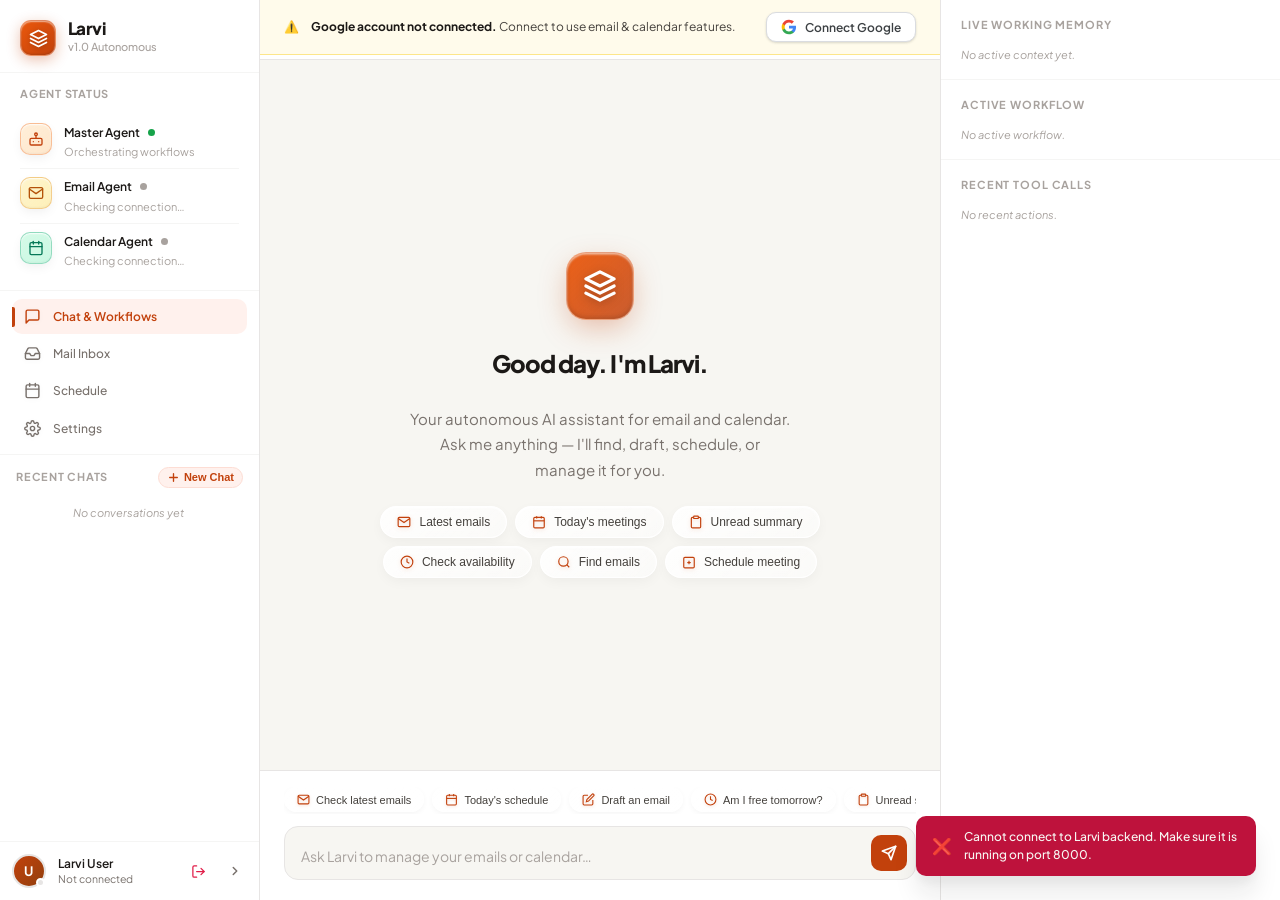
==== commit 88de41c4: "feat: user-centric profile view with custom photo upload, profile info editing, password change, and" ====
--- a/frontend/index.html
+++ b/frontend/index.html
@@ -190,6 +190,13 @@
         <div id="user-name-display" class="up-name truncate">Larvi User</div>
         <div id="user-email-display" class="up-email truncate">Not connected</div>
       </div>
+      <button id="sidebar-logout-btn" class="up-action-btn text-rose" title="Log Out / Sign Out" aria-label="Log out">
+        <svg viewBox="0 0 24 24" width="15" height="15" fill="none" stroke="currentColor" stroke-width="2" stroke-linecap="round" stroke-linejoin="round">
+          <path d="M9 21H5a2 2 0 0 1-2-2V5a2 2 0 0 1 2-2h4"></path>
+          <polyline points="16 17 21 12 16 7"></polyline>
+          <line x1="21" y1="12" x2="9" y2="12"></line>
+        </svg>
+      </button>
       <button id="user-profile-btn" class="up-chevron-btn" title="My Profile" aria-label="Open profile">
         <svg viewBox="0 0 24 24" width="14" height="14" fill="none" stroke="currentColor" stroke-width="2.5" stroke-linecap="round" stroke-linejoin="round"><polyline points="9 18 15 12 9 6"/></svg>
       </button>
@@ -246,6 +253,14 @@
             <line x1="12" y1="5" x2="12" y2="19"/><line x1="5" y1="12" x2="19" y2="12"/>
           </svg>
           New Chat
+        </button>
+        <button id="header-logout-btn" class="btn btn-ghost btn-sm text-rose" title="Log Out">
+          <svg width="14" height="14" viewBox="0 0 24 24" fill="none" stroke="currentColor" stroke-width="2" stroke-linecap="round" stroke-linejoin="round">
+            <path d="M9 21H5a2 2 0 0 1-2-2V5a2 2 0 0 1 2-2h4"></path>
+            <polyline points="16 17 21 12 16 7"></polyline>
+            <line x1="21" y1="12" x2="9" y2="12"></line>
+          </svg>
+          Logout
         </button>
       </div>
     </header>
@@ -397,164 +412,152 @@
     </div>
 
     <!-- ═════════════════════════════════════════════════════════════
-         VIEW: PROFILE
+         VIEW: PROFILE (User Details, Photo Upload, Password & Logout)
          ═════════════════════════════════════════════════════════════ -->
     <div id="view-profile" class="app-view" style="display:none;">
       <div class="view-content-container profile-container">
+
+        <!-- Hidden Photo File Input -->
+        <input type="file" id="profile-pic-file-input" accept="image/*" style="display:none;">
 
         <!-- Profile Hero Card -->
         <div class="profile-hero-card">
           <div class="profile-hero-bg"></div>
           <div class="profile-hero-content">
             <div class="profile-avatar-section">
-              <div class="profile-avatar-large-wrap">
+              <div class="profile-avatar-large-wrap" id="profile-avatar-click-wrap" title="Click to upload new photo" style="cursor:pointer;">
                 <img id="profile-pic-large" src="" alt="" style="display:none;">
                 <div id="profile-initial-large" class="profile-initial-large">U</div>
                 <div class="profile-avatar-ring"></div>
-              </div>
-              <div class="profile-avatar-status" id="profile-avatar-status">● Offline</div>
+                <div class="profile-avatar-upload-overlay" title="Upload Photo">
+                  <svg viewBox="0 0 24 24" width="18" height="18" fill="none" stroke="#fff" stroke-width="2.2"><path d="M23 19a2 2 0 0 1-2 2H3a2 2 0 0 1-2-2V8a2 2 0 0 1 2-2h4l2-3h6l2 3h4a2 2 0 0 1 2 2z"/><circle cx="12" cy="13" r="4"/></svg>
+                </div>
+              </div>
+              <div class="profile-photo-buttons">
+                <button type="button" id="btn-upload-photo-trigger" class="btn btn-secondary btn-sm" style="font-size:11px;padding:4px 10px;">
+                  <svg width="12" height="12" viewBox="0 0 24 24" fill="none" stroke="currentColor" stroke-width="2"><path d="M21 15v4a2 2 0 0 1-2 2H5a2 2 0 0 1-2-2v-4"/><polyline points="17 8 12 3 7 8"/><line x1="12" y1="3" x2="12" y2="15"/></svg>
+                  Upload Photo
+                </button>
+                <button type="button" id="btn-remove-photo" class="btn btn-ghost btn-sm text-rose" style="font-size:11px;padding:4px 8px;" title="Remove custom photo">
+                  Remove
+                </button>
+              </div>
             </div>
             <div class="profile-hero-info">
               <h2 id="profile-name-display" class="profile-hero-name">Larvi User</h2>
               <p id="profile-email-hero" class="profile-hero-email">Not connected</p>
               <div class="profile-hero-badges">
-                <span class="profile-badge google-badge-pill">
-                  <svg viewBox="0 0 24 24" width="11" height="11" fill="none" stroke="currentColor" stroke-width="2"><path d="M20.32 10.32H12v3.36h4.8c-.48 2.4-2.56 4.08-4.8 4.08A5.76 5.76 0 0 1 6.24 12 5.76 5.76 0 0 1 12 6.24c1.52 0 2.88.56 3.92 1.52l2.4-2.4A9.12 9.12 0 0 0 12 3a9 9 0 1 0 0 18 8.64 8.64 0 0 0 8.64-9 9.6 9.6 0 0 0-.32-1.68z"/></svg>
-                  Google Account
+                <span class="profile-badge google-badge-pill" id="profile-account-type-badge">
+                  <svg viewBox="0 0 24 24" width="11" height="11" fill="none" stroke="currentColor" stroke-width="2"><path d="M20 21v-2a4 4 0 0 0-4-4H8a4 4 0 0 0-4 4v2"/><circle cx="12" cy="7" r="4"/></svg>
+                  Active Account
                 </span>
                 <span class="profile-badge ai-badge-pill">
                   <svg viewBox="0 0 24 24" width="11" height="11" fill="none" stroke="currentColor" stroke-width="2"><polygon points="12 2 2 7 12 12 22 7 12 2"/><polyline points="2 17 12 22 22 17"/></svg>
-                  Larvi AI Agent
+                  Larvi AI Member
                 </span>
               </div>
             </div>
           </div>
         </div>
 
-        <!-- Profile Info Grid -->
-        <div class="profile-info-grid">
-
-          <!-- Personal Info Card -->
-          <div class="profile-info-card">
+        <!-- Profile Forms Grid -->
+        <div class="profile-forms-grid">
+
+          <!-- Card 1: Edit Personal Details -->
+          <div class="profile-card">
             <div class="profile-card-header">
               <div class="profile-card-icon personal-icon">
                 <svg viewBox="0 0 24 24" width="16" height="16" fill="none" stroke="currentColor" stroke-width="2"><path d="M20 21v-2a4 4 0 0 0-4-4H8a4 4 0 0 0-4 4v2"/><circle cx="12" cy="7" r="4"/></svg>
               </div>
-              <span class="profile-card-title">Personal Information</span>
-            </div>
-            <div class="profile-card-body">
-              <div class="profile-field">
-                <label class="profile-field-label">Display Name</label>
-                <div class="profile-field-value" id="pf-name">—</div>
-              </div>
-              <div class="profile-field">
-                <label class="profile-field-label">Email Address</label>
-                <div class="profile-field-value" id="pf-email">—</div>
-              </div>
-              <div class="profile-field">
-                <label class="profile-field-label">Account Type</label>
-                <div class="profile-field-value">Google OAuth 2.0</div>
-              </div>
-              <div class="profile-field">
-                <label class="profile-field-label">Access Scopes</label>
-                <div class="profile-field-value">
-                  <span class="scope-mini-pill">Gmail</span>
-                  <span class="scope-mini-pill">Calendar</span>
-                  <span class="scope-mini-pill">Profile</span>
-                </div>
-              </div>
-            </div>
-          </div>
-
-          <!-- Connection Status Card -->
-          <div class="profile-info-card">
-            <div class="profile-card-header">
-              <div class="profile-card-icon connect-icon">
-                <svg viewBox="0 0 24 24" width="16" height="16" fill="none" stroke="currentColor" stroke-width="2"><path d="M5 12.55a11 11 0 0 1 14.08 0"/><path d="M1.42 9a16 16 0 0 1 21.16 0"/><path d="M8.53 16.11a6 6 0 0 1 6.95 0"/><line x1="12" y1="20" x2="12.01" y2="20"/></svg>
-              </div>
-              <span class="profile-card-title">Connection Status</span>
-            </div>
-            <div class="profile-card-body">
-              <div class="profile-field">
-                <label class="profile-field-label">Gmail API</label>
-                <div class="profile-field-value" id="pf-gmail-status"><span class="status-chip disconnected">Disconnected</span></div>
-              </div>
-              <div class="profile-field">
-                <label class="profile-field-label">Google Calendar</label>
-                <div class="profile-field-value" id="pf-cal-status"><span class="status-chip disconnected">Disconnected</span></div>
-              </div>
-              <div class="profile-field">
-                <label class="profile-field-label">OAuth Token</label>
-                <div class="profile-field-value" id="pf-token-status"><span class="status-chip disconnected">Not issued</span></div>
-              </div>
-              <div class="profile-field" style="margin-top:10px;">
-                <div id="profile-auth-action-container">
-                  <!-- Populated by JS -->
-                </div>
-              </div>
-            </div>
-          </div>
-
-          <!-- Usage Stats Card -->
-          <div class="profile-info-card">
-            <div class="profile-card-header">
-              <div class="profile-card-icon stats-icon">
-                <svg viewBox="0 0 24 24" width="16" height="16" fill="none" stroke="currentColor" stroke-width="2"><polyline points="22 12 18 12 15 21 9 3 6 12 2 12"/></svg>
-              </div>
-              <span class="profile-card-title">Usage Statistics</span>
-            </div>
-            <div class="profile-card-body">
-              <div class="profile-stats-row">
-                <div class="profile-stat-box">
-                  <div class="profile-stat-num" id="pf-stat-sessions">0</div>
-                  <div class="profile-stat-lbl">Sessions</div>
-                </div>
-                <div class="profile-stat-box">
-                  <div class="profile-stat-num" id="pf-stat-messages">0</div>
-                  <div class="profile-stat-lbl">Messages</div>
-                </div>
-                <div class="profile-stat-box">
-                  <div class="profile-stat-num">SQLite</div>
-                  <div class="profile-stat-lbl">Storage</div>
-                </div>
-              </div>
-            </div>
-          </div>
-
-          <!-- Security Card -->
-          <div class="profile-info-card">
+              <div>
+                <div class="profile-card-title">Personal Profile Details</div>
+                <div class="profile-card-subtitle">Manage your name, email, and display identity</div>
+              </div>
+            </div>
+            <form id="profile-info-form" class="profile-card-body" onsubmit="return false;">
+              <div class="form-group">
+                <label class="form-label" for="profile-input-name">Full Display Name</label>
+                <input type="text" id="profile-input-name" class="form-input" placeholder="e.g. Abdul Sami" autocomplete="name">
+              </div>
+              <div class="form-group">
+                <label class="form-label" for="profile-input-email">Email Address</label>
+                <input type="email" id="profile-input-email" class="form-input" placeholder="e.g. abdul@gmail.com" autocomplete="email">
+              </div>
+              <div class="form-group">
+                <label class="form-label" for="profile-input-role">Profession / Role</label>
+                <input type="text" id="profile-input-role" class="form-input" placeholder="e.g. Lead Developer / Student">
+              </div>
+              <div class="form-actions">
+                <button type="submit" id="btn-save-profile-info" class="btn btn-primary btn-sm">
+                  <svg width="13" height="13" viewBox="0 0 24 24" fill="none" stroke="currentColor" stroke-width="2"><polyline points="20 6 9 17 4 12"/></svg>
+                  Save Profile Changes
+                </button>
+              </div>
+            </form>
+          </div>
+
+          <!-- Card 2: Change Password -->
+          <div class="profile-card">
             <div class="profile-card-header">
               <div class="profile-card-icon security-icon">
-                <svg viewBox="0 0 24 24" width="16" height="16" fill="none" stroke="currentColor" stroke-width="2"><path d="M12 22s8-4 8-10V5l-8-3-8 3v7c0 6 8 10 8 10z"/></svg>
-              </div>
-              <span class="profile-card-title">Security & Privacy</span>
-            </div>
-            <div class="profile-card-body">
-              <div class="profile-field">
-                <label class="profile-field-label">Authentication</label>
-                <div class="profile-field-value">Google OAuth 2.0 (Secure)</div>
-              </div>
-              <div class="profile-field">
-                <label class="profile-field-label">Password Storage</label>
-                <div class="profile-field-value">Managed by Google — No password stored locally</div>
-              </div>
-              <div class="profile-field">
-                <label class="profile-field-label">Session Tokens</label>
-                <div class="profile-field-value">Encrypted, auto-refresh enabled</div>
-              </div>
-              <div class="profile-field" style="margin-top:12px;">
-                <button id="profile-export-btn" class="btn btn-secondary btn-sm" style="margin-right:8px;">
-                  <svg width="13" height="13" viewBox="0 0 24 24" fill="none" stroke="currentColor" stroke-width="2"><path d="M21 15v4a2 2 0 0 1-2 2H5a2 2 0 0 1-2-2v-4"/><polyline points="7 10 12 15 17 10"/><line x1="12" y1="15" x2="12" y2="3"/></svg>
-                  Export Data
+                <svg viewBox="0 0 24 24" width="16" height="16" fill="none" stroke="currentColor" stroke-width="2"><rect x="3" y="11" width="18" height="11" rx="2" ry="2"/><path d="M7 11V7a5 5 0 0 1 10 0v4"/></svg>
+              </div>
+              <div>
+                <div class="profile-card-title">Change Account Password</div>
+                <div class="profile-card-subtitle">Update your password to keep your account safe</div>
+              </div>
+            </div>
+            <form id="profile-password-form" class="profile-card-body" onsubmit="return false;">
+              <div class="form-group">
+                <label class="form-label" for="profile-current-pwd">Current Password</label>
+                <input type="password" id="profile-current-pwd" class="form-input" placeholder="••••••••••••" autocomplete="current-password">
+              </div>
+              <div class="form-group">
+                <label class="form-label" for="profile-new-pwd">New Password</label>
+                <input type="password" id="profile-new-pwd" class="form-input" placeholder="At least 8 characters" autocomplete="new-password">
+              </div>
+              <div class="form-group">
+                <label class="form-label" for="profile-confirm-pwd">Confirm New Password</label>
+                <input type="password" id="profile-confirm-pwd" class="form-input" placeholder="Repeat new password" autocomplete="new-password">
+              </div>
+              <div class="form-actions">
+                <button type="submit" id="btn-update-password" class="btn btn-primary btn-sm">
+                  <svg width="13" height="13" viewBox="0 0 24 24" fill="none" stroke="currentColor" stroke-width="2"><path d="M12 22s8-4 8-10V5l-8-3-8 3v7c0 6 8 10 8 10z"/></svg>
+                  Update Password
                 </button>
-                <button id="profile-delete-btn" class="btn btn-danger-pill btn-sm" style="font-size:11px;padding:6px 14px;">
-                  Delete Account
-                </button>
-              </div>
-            </div>
-          </div>
-
-        </div><!-- /profile-info-grid -->
+              </div>
+            </form>
+          </div>
+
+        </div><!-- /profile-forms-grid -->
+
+        <!-- Card 3: Account Sign Out & Session Security -->
+        <div class="profile-card" style="margin-top:4px;">
+          <div class="profile-card-header">
+            <div class="profile-card-icon danger-zone-icon">
+              <svg viewBox="0 0 24 24" width="16" height="16" fill="none" stroke="currentColor" stroke-width="2"><path d="M9 21H5a2 2 0 0 1-2-2V5a2 2 0 0 1 2-2h4"></path><polyline points="16 17 21 12 16 7"></polyline><line x1="21" y1="12" x2="9" y2="12"></line></svg>
+            </div>
+            <div>
+              <div class="profile-card-title">Session &amp; Account Control</div>
+              <div class="profile-card-subtitle">Sign out of active session or disconnect your profile</div>
+            </div>
+          </div>
+          <div class="profile-card-body profile-session-body">
+            <div class="profile-session-info">
+              <div class="profile-session-title">Active Session Authentication</div>
+              <div class="profile-session-desc" id="profile-session-status-text">
+                Signed in securely. You can log out anytime to clear local session tokens and close active access.
+              </div>
+            </div>
+            <div class="profile-session-actions">
+              <button type="button" id="profile-logout-btn" class="btn btn-danger-pill">
+                <svg width="14" height="14" viewBox="0 0 24 24" fill="none" stroke="currentColor" stroke-width="2"><path d="M9 21H5a2 2 0 0 1-2-2V5a2 2 0 0 1 2-2h4"></path><polyline points="16 17 21 12 16 7"></polyline><line x1="21" y1="12" x2="9" y2="12"></line></svg>
+                Log Out of Larvi
+              </button>
+            </div>
+          </div>
+        </div>
+
       </div>
     </div><!-- /view-profile -->
 
--- a/frontend/css/layout.css
+++ b/frontend/css/layout.css
@@ -279,19 +279,22 @@
   margin-top: 1px;
 }
 
-.up-chevron-btn {
+.up-chevron-btn,
+.up-action-btn {
   background: none;
   border: none;
-  padding: 4px;
+  padding: 5px;
   border-radius: 6px;
   color: var(--color-text-muted);
   cursor: pointer;
   display: flex;
   align-items: center;
-  transition: color 0.15s, background 0.15s;
+  justify-content: center;
+  transition: color 0.15s, background 0.15s, transform 0.15s;
   flex-shrink: 0;
 }
 .up-chevron-btn:hover { color: var(--color-text-primary); background: var(--color-border-faint); }
+.up-action-btn:hover { color: #f43f5e; background: rgba(244,63,94,0.12); transform: scale(1.08); }
 
 /* ── Header Groups & Mobile Elements ────────────────────────────── */
 .header-left-group {
--- a/frontend/css/views.css
+++ b/frontend/css/views.css
@@ -559,26 +559,51 @@
 }
 
 /* Avatar */
-.profile-avatar-section { display: flex; flex-direction: column; align-items: center; gap: var(--space-2); }
-.profile-avatar-large-wrap { position: relative; width: 88px; height: 88px; flex-shrink: 0; }
+.profile-avatar-section { display: flex; flex-direction: column; align-items: center; gap: var(--space-3); }
+.profile-avatar-large-wrap {
+  position: relative; width: 92px; height: 92px; flex-shrink: 0;
+  border-radius: 50%;
+  overflow: hidden;
+}
 .profile-initial-large {
-  width: 88px; height: 88px; border-radius: 50%;
+  width: 92px; height: 92px; border-radius: 50%;
   background: linear-gradient(135deg, var(--color-accent) 0%, #92400e 100%);
   display: flex; align-items: center; justify-content: center;
-  font-size: 32px; font-weight: 800; color: #fff; letter-spacing: -0.02em;
-}
-#profile-pic-large { width: 88px; height: 88px; border-radius: 50%; object-fit: cover; position: absolute; inset: 0; }
+  font-size: 34px; font-weight: 800; color: #fff; letter-spacing: -0.02em;
+}
+#profile-pic-large { width: 92px; height: 92px; border-radius: 50%; object-fit: cover; position: absolute; inset: 0; }
+
 .profile-avatar-ring {
-  position: absolute; inset: -4px; border-radius: 50%;
+  position: absolute; inset: -3px; border-radius: 50%;
   border: 2px solid var(--color-accent); opacity: 0.5;
   animation: profileRingPulse 3s ease-in-out infinite;
+  pointer-events: none;
 }
 @keyframes profileRingPulse {
   0%,100% { opacity: 0.5; transform: scale(1); }
   50% { opacity: 0.2; transform: scale(1.06); }
 }
-.profile-avatar-status { font-size: 11px; font-weight: 600; color: #6b7280; white-space: nowrap; }
-.profile-avatar-status.online { color: var(--color-emerald); }
+
+.profile-avatar-upload-overlay {
+  position: absolute;
+  inset: 0;
+  background: rgba(0,0,0,0.55);
+  display: flex;
+  align-items: center;
+  justify-content: center;
+  opacity: 0;
+  transition: opacity 0.2s ease;
+  backdrop-filter: blur(2px);
+}
+.profile-avatar-large-wrap:hover .profile-avatar-upload-overlay {
+  opacity: 1;
+}
+
+.profile-photo-buttons {
+  display: flex;
+  align-items: center;
+  gap: 6px;
+}
 
 /* Hero Info */
 .profile-hero-info { flex: 1; min-width: 0; }
@@ -589,53 +614,146 @@
 .google-badge-pill { background: rgba(66,133,244,0.12); color: #60a5fa; border: 1px solid rgba(66,133,244,0.2); }
 .ai-badge-pill { background: rgba(194,65,12,0.12); color: var(--color-accent-light); border: 1px solid rgba(194,65,12,0.2); }
 
-/* Info Grid */
-.profile-info-grid { display: grid; grid-template-columns: 1fr 1fr; gap: var(--space-4); }
-.profile-info-card {
-  background: var(--color-surface-2); border: 1px solid var(--color-border);
-  border-radius: var(--radius-xl); overflow: hidden; transition: border-color 0.2s, box-shadow 0.2s;
-}
-.profile-info-card:hover { border-color: var(--color-border-hover); box-shadow: 0 4px 20px rgba(0,0,0,0.15); }
+/* Forms Grid */
+.profile-forms-grid {
+  display: grid;
+  grid-template-columns: 1fr 1fr;
+  gap: var(--space-5);
+}
+
+.profile-card {
+  background: var(--color-surface-2);
+  border: 1px solid var(--color-border);
+  border-radius: var(--radius-xl);
+  overflow: hidden;
+  transition: border-color 0.2s, box-shadow 0.2s;
+  display: flex;
+  flex-direction: column;
+}
+.profile-card:hover {
+  border-color: var(--color-border-hover);
+  box-shadow: 0 6px 24px rgba(0,0,0,0.18);
+}
+
 .profile-card-header {
-  display: flex; align-items: center; gap: 10px;
-  padding: 14px var(--space-5); border-bottom: 1px solid var(--color-border-faint);
-}
+  display: flex;
+  align-items: center;
+  gap: 12px;
+  padding: 16px var(--space-5);
+  border-bottom: 1px solid var(--color-border-faint);
+  background: rgba(255,255,255,0.015);
+}
+
 .profile-card-icon {
-  width: 30px; height: 30px; border-radius: var(--radius-md);
-  display: flex; align-items: center; justify-content: center; flex-shrink: 0;
-}
-.personal-icon  { background: rgba(194,65,12,0.15); color: var(--color-accent); }
-.connect-icon   { background: rgba(59,130,246,0.15); color: #60a5fa; }
-.stats-icon     { background: rgba(16,185,129,0.15); color: var(--color-emerald); }
-.security-icon  { background: rgba(161,98,7,0.15); color: var(--color-amber); }
-.profile-card-title { font-size: 13px; font-weight: 700; color: var(--color-text-primary); }
-.profile-card-body { padding: var(--space-4) var(--space-5); display: flex; flex-direction: column; gap: 10px; }
-
-/* Fields */
-.profile-field { display: flex; flex-direction: column; gap: 3px; }
-.profile-field-label { font-size: 10.5px; font-weight: 600; color: var(--color-text-muted); text-transform: uppercase; letter-spacing: 0.07em; }
-.profile-field-value { font-size: 13px; color: var(--color-text-primary); font-weight: 500; line-height: 1.4; display: flex; flex-wrap: wrap; align-items: center; gap: 5px; }
-
-/* Status chips */
-.status-chip { display: inline-flex; align-items: center; gap: 5px; padding: 2px 8px; border-radius: 999px; font-size: 11px; font-weight: 600; }
-.status-chip::before { content: ''; width: 6px; height: 6px; border-radius: 50%; flex-shrink: 0; }
-.status-chip.connected { background: rgba(16,185,129,0.12); color: var(--color-emerald); border: 1px solid rgba(16,185,129,0.2); }
-.status-chip.connected::before { background: var(--color-emerald); }
-.status-chip.disconnected { background: rgba(107,114,128,0.12); color: #9ca3af; border: 1px solid rgba(107,114,128,0.2); }
-.status-chip.disconnected::before { background: #6b7280; }
-
-/* Scope pills */
-.scope-mini-pill { display: inline-flex; padding: 2px 7px; border-radius: 999px; font-size: 10.5px; font-weight: 600; background: rgba(194,65,12,0.1); color: var(--color-accent-light); border: 1px solid rgba(194,65,12,0.18); }
-
-/* Stats */
-.profile-stats-row { display: flex; gap: var(--space-3); flex-wrap: wrap; }
-.profile-stat-box { flex: 1; min-width: 60px; background: var(--color-surface); border: 1px solid var(--color-border); border-radius: var(--radius-lg); padding: var(--space-3); text-align: center; }
-.profile-stat-num { font-size: 20px; font-weight: 800; color: var(--color-text-primary); line-height: 1; letter-spacing: -0.03em; }
-.profile-stat-lbl { font-size: 10px; color: var(--color-text-muted); font-weight: 600; text-transform: uppercase; letter-spacing: 0.06em; margin-top: 4px; }
-
-@media (max-width: 640px) {
+  width: 34px;
+  height: 34px;
+  border-radius: var(--radius-md);
+  display: flex;
+  align-items: center;
+  justify-content: center;
+  flex-shrink: 0;
+}
+.personal-icon     { background: rgba(194,65,12,0.15); color: var(--color-accent); }
+.security-icon     { background: rgba(59,130,246,0.15); color: #60a5fa; }
+.danger-zone-icon  { background: rgba(244,63,94,0.15); color: #f43f5e; }
+
+.profile-card-title {
+  font-size: 13.5px;
+  font-weight: 700;
+  color: var(--color-text-primary);
+  line-height: 1.2;
+}
+
+.profile-card-subtitle {
+  font-size: 11px;
+  color: var(--color-text-muted);
+  margin-top: 2px;
+}
+
+.profile-card-body {
+  padding: var(--space-5);
+  display: flex;
+  flex-direction: column;
+  gap: 14px;
+  flex: 1;
+}
+
+/* Form Elements */
+.form-group {
+  display: flex;
+  flex-direction: column;
+  gap: 5px;
+}
+
+.form-label {
+  font-size: 11.5px;
+  font-weight: 600;
+  color: var(--color-text-secondary);
+}
+
+.form-input {
+  width: 100%;
+  padding: 9px 12px;
+  border-radius: var(--radius-md);
+  background: var(--color-surface);
+  border: 1px solid var(--color-border);
+  color: var(--color-text-primary);
+  font-size: 13px;
+  transition: border-color 0.2s, box-shadow 0.2s;
+  outline: none;
+  font-family: inherit;
+}
+.form-input:focus {
+  border-color: var(--color-accent);
+  box-shadow: 0 0 0 3px rgba(194,65,12,0.15);
+}
+.form-input::placeholder {
+  color: var(--color-text-muted);
+  opacity: 0.6;
+}
+
+.form-actions {
+  margin-top: 4px;
+  display: flex;
+  align-items: center;
+  justify-content: flex-end;
+}
+
+/* Session & Logout Body */
+.profile-session-body {
+  flex-direction: row;
+  align-items: center;
+  justify-content: space-between;
+  gap: var(--space-4);
+  padding: var(--space-5);
+}
+
+.profile-session-info {
+  flex: 1;
+}
+
+.profile-session-title {
+  font-size: 13px;
+  font-weight: 700;
+  color: var(--color-text-primary);
+}
+
+.profile-session-desc {
+  font-size: 12px;
+  color: var(--color-text-muted);
+  margin-top: 3px;
+  line-height: 1.4;
+}
+
+.profile-session-actions {
+  flex-shrink: 0;
+}
+
+@media (max-width: 768px) {
   .profile-hero-content { flex-direction: column; text-align: center; }
-  .profile-info-grid { grid-template-columns: 1fr; }
+  .profile-forms-grid { grid-template-columns: 1fr; }
+  .profile-session-body { flex-direction: column; align-items: flex-start; }
   .profile-hero-name { font-size: 20px; }
 }
 
+
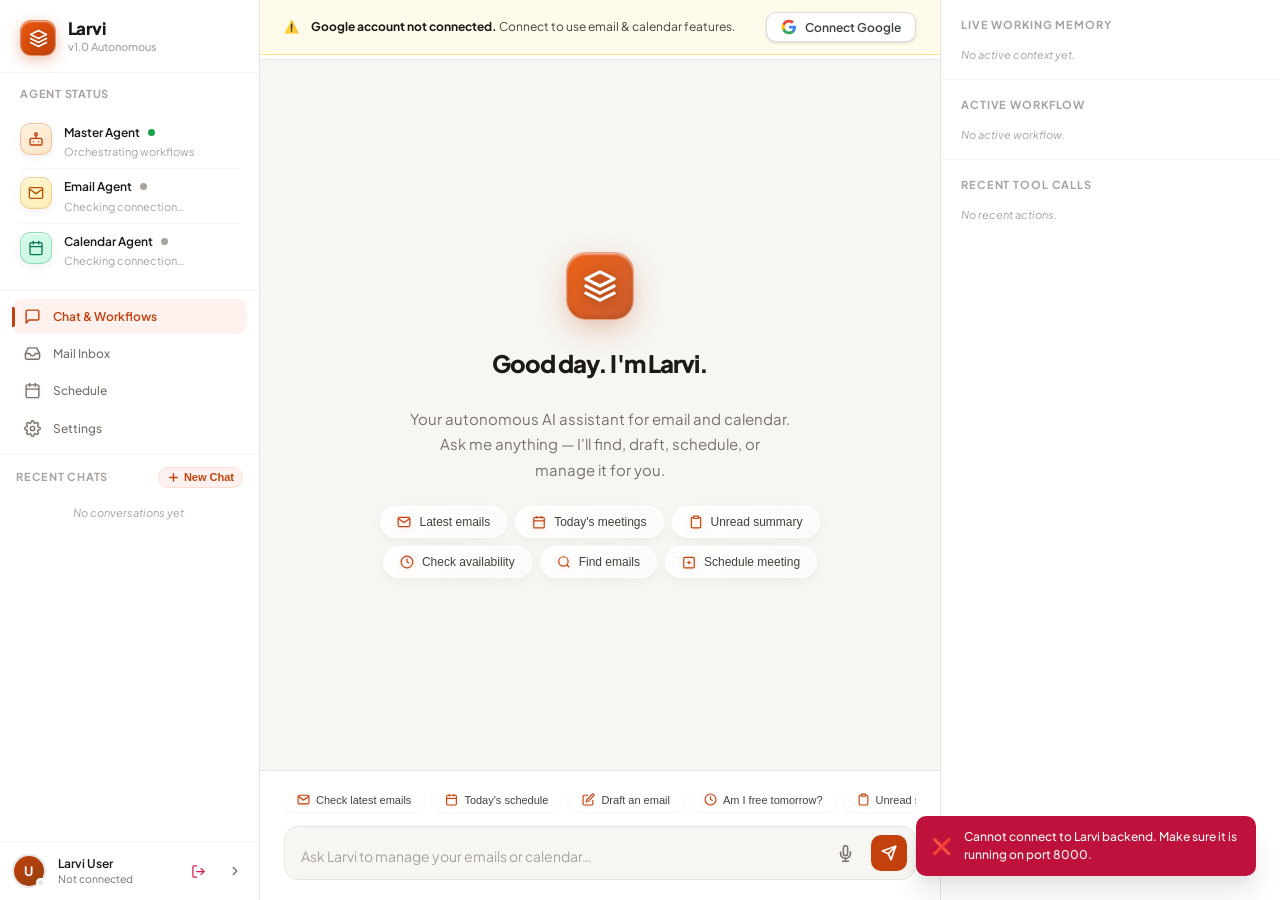
==== commit cb8552e0: "feat: add Stop Response generation button and real-time Voice Input Microphone" ====
--- a/frontend/index.html
+++ b/frontend/index.html
@@ -345,10 +345,25 @@
             autocomplete="off"
             spellcheck="true"
           ></textarea>
+
+          <!-- Voice / Microphone Input Button -->
+          <button id="mic-btn" class="input-action-btn mic-btn" type="button" aria-label="Voice input" title="Voice Input (Speak your prompt)">
+            <svg viewBox="0 0 24 24" width="17" height="17" fill="none" stroke="currentColor" stroke-width="2.2" stroke-linecap="round" stroke-linejoin="round">
+              <path d="M12 1a3 3 0 0 0-3 3v8a3 3 0 0 0 6 0V4a3 3 0 0 0-3-3z"/>
+              <path d="M19 10v2a7 7 0 0 1-14 0v-2"/>
+              <line x1="12" y1="19" x2="12" y2="23"/>
+              <line x1="8" y1="23" x2="16" y2="23"/>
+            </svg>
+          </button>
+
+          <!-- Send / Stop Button -->
           <button id="send-btn" aria-label="Send message" title="Send (Enter)">
-            <svg viewBox="0 0 24 24" fill="none" stroke="currentColor" stroke-width="2.5" stroke-linecap="round" stroke-linejoin="round">
+            <svg id="send-icon" viewBox="0 0 24 24" fill="none" stroke="currentColor" stroke-width="2.5" stroke-linecap="round" stroke-linejoin="round">
               <line x1="22" y1="2" x2="11" y2="13"/>
               <polygon points="22 2 15 22 11 13 2 9 22 2"/>
+            </svg>
+            <svg id="stop-icon" style="display:none;" viewBox="0 0 24 24" width="14" height="14" fill="currentColor">
+              <rect x="5" y="5" width="14" height="14" rx="2"/>
             </svg>
           </button>
         </div>
--- a/frontend/css/sidebar.css
+++ b/frontend/css/sidebar.css
@@ -374,6 +374,41 @@
 
 #chat-input::placeholder { color: var(--color-text-faint); }
 
+.input-action-btn {
+  width: 36px;
+  height: 36px;
+  background: transparent;
+  border: none;
+  border-radius: var(--radius-md);
+  color: var(--color-text-muted);
+  cursor: pointer;
+  display: flex;
+  align-items: center;
+  justify-content: center;
+  flex-shrink: 0;
+  transition: all var(--transition-fast);
+  position: relative;
+}
+
+.input-action-btn:hover {
+  background: var(--color-surface-2);
+  color: var(--color-accent);
+}
+
+/* ── Microphone Button & Recording State ─────────────────────────── */
+.mic-btn.recording {
+  background: rgba(225, 29, 72, 0.15) !important;
+  color: #e11d48 !important;
+  border: 1px solid rgba(225, 29, 72, 0.35);
+  animation: micPulse 1.5s infinite ease-in-out;
+}
+
+@keyframes micPulse {
+  0% { transform: scale(1); box-shadow: 0 0 0 0 rgba(225, 29, 72, 0.4); }
+  50% { transform: scale(1.08); box-shadow: 0 0 0 8px rgba(225, 29, 72, 0); }
+  100% { transform: scale(1); box-shadow: 0 0 0 0 rgba(225, 29, 72, 0); }
+}
+
 #send-btn {
   width: 36px;
   height: 36px;
@@ -397,6 +432,23 @@
   background: var(--color-border-strong);
   cursor: not-allowed;
   transform: none;
+}
+
+/* Stop Mode when Agent is generating */
+#send-btn.stop-mode {
+  background: #e11d48 !important;
+  cursor: pointer !important;
+  box-shadow: 0 0 12px rgba(225, 29, 72, 0.4);
+  animation: stopButtonPulse 2s infinite ease-in-out;
+}
+#send-btn.stop-mode:hover {
+  background: #be123c !important;
+  transform: scale(1.08);
+}
+
+@keyframes stopButtonPulse {
+  0%, 100% { transform: scale(1); }
+  50% { transform: scale(1.04); box-shadow: 0 0 16px rgba(225, 29, 72, 0.6); }
 }
 
 #send-btn svg { width: 16px; height: 16px; color: white; }
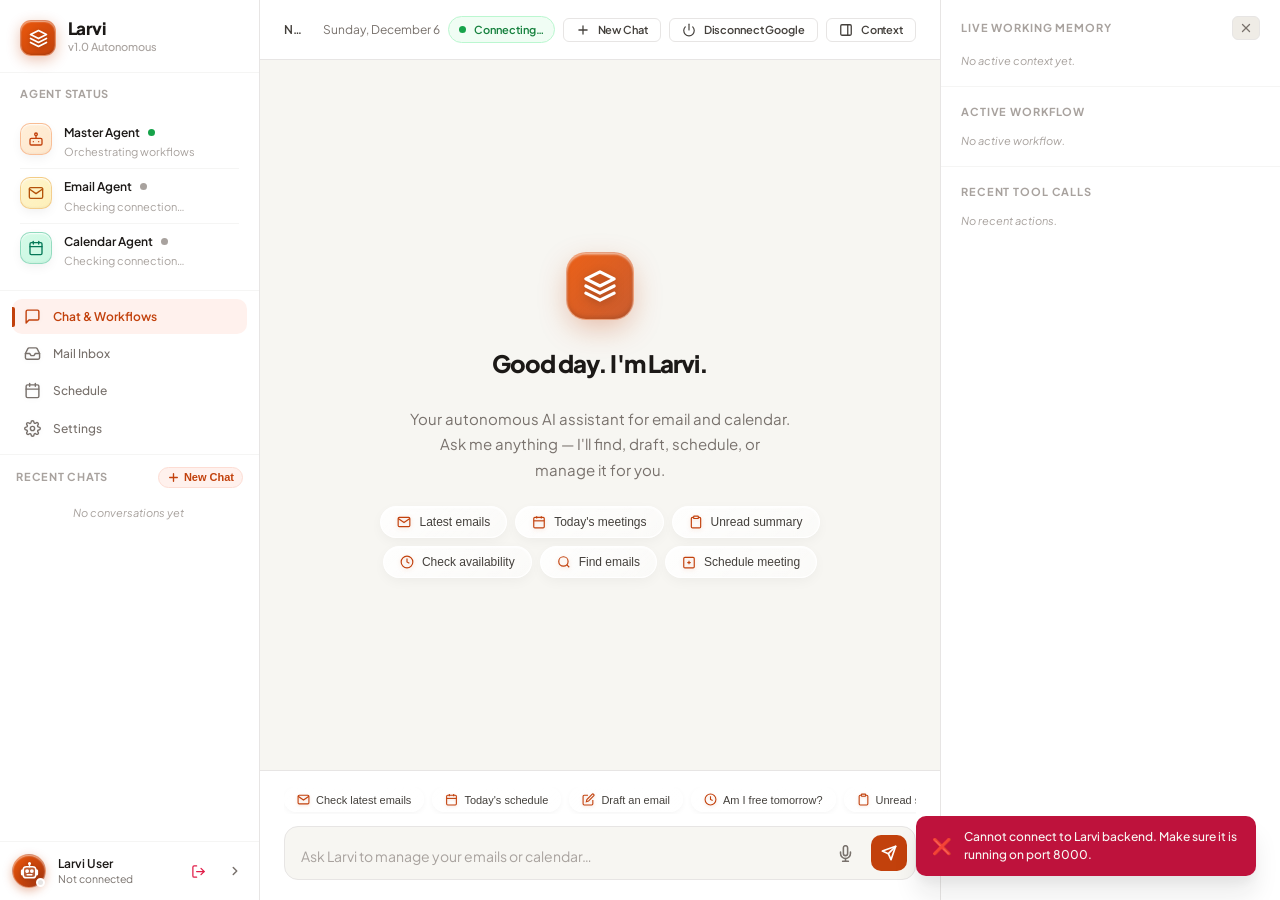
==== commit b58f37c0: "feat(ui): collapsible sidebars, direct context dock controls, clean header, and robot avatar" ====
--- a/frontend/index.html
+++ b/frontend/index.html
@@ -2,7 +2,7 @@
 <html lang="en">
 <head>
   <meta charset="UTF-8" />
-  <meta name="viewport" content="width=device-width, initial-scale=1.0" />
+  <meta name="viewport" content="width=device-width, initial-scale=1.0, maximum-scale=1.0, user-scalable=no, viewport-fit=cover, interactive-widget=resizes-content" />
   <title>Larvi — Autonomous Email &amp; Calendar AI Agent</title>
   <meta name="description" content="Larvi is an autonomous multi-agent AI system for managing Gmail and Google Calendar through natural language." />
 
@@ -52,7 +52,7 @@
 
     <!-- Brand Header -->
     <div id="brand-header">
-      <div id="brand-logo" aria-hidden="true">
+      <div id="brand-logo" aria-hidden="false" role="button" tabindex="0" title="Click to collapse / expand sidebar">
         <!-- Larvi Icon -->
         <svg viewBox="0 0 24 24" fill="none" stroke="currentColor" stroke-width="2.2" stroke-linecap="round" stroke-linejoin="round">
           <path d="M12 2L2 7l10 5 10-5-10-5z"/>
@@ -60,7 +60,7 @@
           <path d="M2 12l10 5 10-5"/>
         </svg>
       </div>
-      <div>
+      <div class="brand-text-wrap">
         <div id="brand-name">Larvi</div>
         <div id="brand-version">v1.0 Autonomous</div>
       </div>
@@ -71,7 +71,7 @@
       <div class="agent-status-hub-title">Agent Status</div>
 
       <!-- Master Agent -->
-      <div class="agent-status-item">
+      <div class="agent-status-item" title="Master Agent: Orchestrating workflows">
         <div class="agent-icon master">
           <svg viewBox="0 0 24 24" width="16" height="16" fill="none" stroke="currentColor" stroke-width="2" stroke-linecap="round" stroke-linejoin="round">
             <rect x="3" y="11" width="18" height="10" rx="2"></rect>
@@ -91,7 +91,7 @@
       </div>
 
       <!-- Email Agent -->
-      <div class="agent-status-item">
+      <div class="agent-status-item" title="Email Agent: Gmail OAuth">
         <div class="agent-icon email">
           <svg viewBox="0 0 24 24" width="16" height="16" fill="none" stroke="currentColor" stroke-width="2" stroke-linecap="round" stroke-linejoin="round">
             <path d="M4 4h16c1.1 0 2 .9 2 2v12c0 1.1-.9 2-2 2H4c-1.1 0-2-.9-2-2V6c0-1.1.9-2 2-2z"></path>
@@ -108,7 +108,7 @@
       </div>
 
       <!-- Calendar Agent -->
-      <div class="agent-status-item">
+      <div class="agent-status-item" title="Calendar Agent: Google Calendar">
         <div class="agent-icon cal">
           <svg viewBox="0 0 24 24" width="16" height="16" fill="none" stroke="currentColor" stroke-width="2" stroke-linecap="round" stroke-linejoin="round">
             <rect x="3" y="4" width="18" height="18" rx="2" ry="2"></rect>
@@ -130,34 +130,34 @@
     <!-- Navigation -->
     <nav>
       <ul id="nav-list" role="list">
-        <li class="nav-item active" id="nav-chat" role="listitem">
+        <li class="nav-item active" id="nav-chat" role="listitem" title="Chat &amp; Workflows">
           <svg viewBox="0 0 24 24" fill="none" stroke="currentColor" stroke-width="2" stroke-linecap="round" stroke-linejoin="round" aria-hidden="true">
             <path d="M21 15a2 2 0 0 1-2 2H7l-4 4V5a2 2 0 0 1 2-2h14a2 2 0 0 1 2 2z"/>
           </svg>
-          Chat &amp; Workflows
+          <span class="nav-text">Chat &amp; Workflows</span>
         </li>
-        <li class="nav-item" id="nav-inbox" role="listitem">
+        <li class="nav-item" id="nav-inbox" role="listitem" title="Mail Inbox">
           <svg viewBox="0 0 24 24" fill="none" stroke="currentColor" stroke-width="2" stroke-linecap="round" stroke-linejoin="round" aria-hidden="true">
             <polyline points="22 12 16 12 14 15 10 15 8 12 2 12"/>
             <path d="M5.45 5.11L2 12v6a2 2 0 0 0 2 2h16a2 2 0 0 0 2-2v-6l-3.45-6.89A2 2 0 0 0 16.76 4H7.24a2 2 0 0 0-1.79 1.11z"/>
           </svg>
-          Mail Inbox
+          <span class="nav-text">Mail Inbox</span>
         </li>
-        <li class="nav-item" id="nav-calendar" role="listitem">
+        <li class="nav-item" id="nav-calendar" role="listitem" title="Schedule &amp; Agenda">
           <svg viewBox="0 0 24 24" fill="none" stroke="currentColor" stroke-width="2" stroke-linecap="round" stroke-linejoin="round" aria-hidden="true">
             <rect x="3" y="4" width="18" height="18" rx="2" ry="2"/>
             <line x1="16" y1="2" x2="16" y2="6"/>
             <line x1="8" y1="2" x2="8" y2="6"/>
             <line x1="3" y1="10" x2="21" y2="10"/>
           </svg>
-          Schedule
+          <span class="nav-text">Schedule</span>
         </li>
-        <li class="nav-item" id="nav-settings" role="listitem">
+        <li class="nav-item" id="nav-settings" role="listitem" title="Settings &amp; System">
           <svg viewBox="0 0 24 24" fill="none" stroke="currentColor" stroke-width="2" stroke-linecap="round" stroke-linejoin="round" aria-hidden="true">
             <circle cx="12" cy="12" r="3"/>
-            <path d="M19.4 15a1.65 1.65 0 0 0 .33 1.82l.06.06a2 2 0 0 1-2.83 2.83l-.06-.06a1.65 1.65 0 0 0-1.82-.33 1.65 1.65 0 0 0-1 1.51V21a2 2 0 0 1-4 0v-.09A1.65 1.65 0 0 0 9 19.4a1.65 1.65 0 0 0-1.82.33l-.06.06a2 2 0 0 1-2.83-2.83l.06-.06A1.65 1.65 0 0 0 4.68 15a1.65 1.65 0 0 0-1.51-1H3a2 2 0 0 1 0-4h.09A1.65 1.65 0 0 0 4.6 9a1.65 1.65 0 0 0-.33-1.82l-.06-.06a2 2 0 0 1 2.83-2.83l.06.06A1.65 1.65 0 0 0 9 4.68a1.65 1.65 0 0 0 1-1.51V3a2 2 0 0 1 4 0v.09a1.65 1.65 0 0 0 1 1.51 1.65 1.65 0 0 0 1.82-.33l.06-.06a2 2 0 0 1 2.83 2.83l-.06.06A1.65 1.65 0 0 0 19.4 9a1.65 1.65 0 0 0 1.51 1H21a2 2 0 0 1 0 4h-.09a1.65 1.65 0 0 0-1.51 1z"/>
-          </svg>
-          Settings
+            <path d="M19.4 15a1.65 1.65 0 0 0 .33 1.82l.06.06a2 2 0 0 1 0 2.83 2 2 0 0 1-2.83 0l-.06-.06a1.65 1.65 0 0 0-1.82-.33 1.65 1.65 0 0 0-1 1.51V21a2 2 0 0 1-2 2 2 2 0 0 1-2-2v-.09A1.65 1.65 0 0 0 9 19.4a1.65 1.65 0 0 0-1.82.33l-.06.06a2 2 0 0 1-2.83 0 2 2 0 0 1 0-2.83l.06-.06a1.65 1.65 0 0 0 .33-1.82 1.65 1.65 0 0 0-1.51-1H3a2 2 0 0 1-2-2 2 2 0 0 1 2-2h.09A1.65 1.65 0 0 0 4.6 9a1.65 1.65 0 0 0-.33-1.82l-.06-.06a2 2 0 0 1 0-2.83 2 2 0 0 1 2.83 0l.06.06a1.65 1.65 0 0 0 1.82.33H9a1.65 1.65 0 0 0 1-1.51V3a2 2 0 0 1 2-2 2 2 0 0 1 2 2v.09a1.65 1.65 0 0 0 1 1.51 1.65 1.65 0 0 0 1.82-.33l.06-.06a2 2 0 0 1 2.83 0 2 2 0 0 1 0 2.83l-.06.06a1.65 1.65 0 0 0-.33 1.82V9a1.65 1.65 0 0 0 1.51 1H21a2 2 0 0 1 2 2 2 2 0 0 1-2 2h-.09a1.65 1.65 0 0 0-1.51 1z"/>
+          </svg>
+          <span class="nav-text">Settings</span>
         </li>
       </ul>
     </nav>
@@ -183,7 +183,18 @@
     <div id="user-profile" title="View Profile">
       <div class="up-avatar-wrap">
         <img id="user-profile-pic" src="" alt="" style="display:none; width:34px;height:34px;border-radius:50%;object-fit:cover;">
-        <div id="user-avatar" aria-hidden="true">U</div>
+        <div id="user-avatar" aria-hidden="true" title="Larvi Agent Profile">
+          <svg viewBox="0 0 24 24" width="20" height="20" fill="none" stroke="currentColor" stroke-width="1.8" stroke-linecap="round" stroke-linejoin="round" class="robot-avatar-svg">
+            <line x1="12" y1="2" x2="12" y2="6"></line>
+            <circle cx="12" cy="2" r="1" fill="currentColor"></circle>
+            <rect x="4" y="6" width="16" height="14" rx="4" fill="rgba(255,255,255,0.18)"></rect>
+            <circle cx="9" cy="11.5" r="1.5" fill="#fff"></circle>
+            <circle cx="15" cy="11.5" r="1.5" fill="#fff"></circle>
+            <path d="M9 16h6"></path>
+            <rect x="2" y="10" width="2" height="6" rx="1" fill="currentColor"></rect>
+            <rect x="20" y="10" width="2" height="6" rx="1" fill="currentColor"></rect>
+          </svg>
+        </div>
         <span class="up-status-dot" id="up-status-dot"></span>
       </div>
       <div id="user-info">
@@ -213,23 +224,6 @@
        ───────────────────────────────────────────────────────────── -->
   <main id="main-panel" role="main">
 
-    <!-- Auth Prompt Banner (hidden when connected) -->
-    <div id="auth-prompt" role="alert">
-      <div class="auth-prompt-text">
-        <span>⚠️</span>
-        <span><strong>Google account not connected.</strong> Connect to use email &amp; calendar features.</span>
-      </div>
-      <button id="connect-google-btn" class="btn-google-auth">
-        <svg class="google-auth-icon" viewBox="0 0 24 24" width="16" height="16">
-          <path fill="#4285F4" d="M22.56 12.25c0-.78-.07-1.53-.2-2.25H12v4.26h5.92c-.26 1.37-1.04 2.53-2.21 3.31v2.77h3.57c2.08-1.92 3.28-4.74 3.28-8.09z"/>
-          <path fill="#34A853" d="M12 23c2.97 0 5.46-.98 7.28-2.66l-3.57-2.77c-.98.66-2.23 1.06-3.71 1.06-2.86 0-5.29-1.93-6.16-4.53H2.18v2.84C3.99 20.53 7.7 23 12 23z"/>
-          <path fill="#FBBC05" d="M5.84 14.09c-.22-.66-.35-1.36-.35-2.09s.13-1.43.35-2.09V7.06H2.18C1.43 8.55 1 10.22 1 12s.43 3.45 1.18 4.94l2.85-2.22.81-.63z"/>
-          <path fill="#EA4335" d="M12 5.38c1.62 0 3.06.56 4.21 1.64l3.15-3.15C17.45 2.09 14.97 1 12 1 7.7 1 3.99 3.47 2.18 7.06l3.66 2.84c.87-2.6 3.3-4.52 6.16-4.52z"/>
-        </svg>
-        <span>Connect Google</span>
-      </button>
-    </div>
-
     <!-- Top Header Bar -->
     <header id="main-header">
       <div class="header-left-group">
@@ -248,19 +242,25 @@
           <span class="status-dot active"></span>
           Connecting…
         </div>
-        <button id="new-chat-btn" class="btn btn-ghost btn-sm" title="New conversation">
+        <button id="new-chat-btn" class="btn btn-ghost btn-sm header-action-btn" title="New conversation">
           <svg width="14" height="14" viewBox="0 0 24 24" fill="none" stroke="currentColor" stroke-width="2.2" stroke-linecap="round" stroke-linejoin="round">
             <line x1="12" y1="5" x2="12" y2="19"/><line x1="5" y1="12" x2="19" y2="12"/>
           </svg>
-          New Chat
+          <span class="btn-text">New Chat</span>
         </button>
-        <button id="header-logout-btn" class="btn btn-ghost btn-sm text-rose" title="Log Out">
+        <button id="header-disconnect-btn" class="btn btn-ghost btn-sm text-amber header-action-btn" title="Disconnect Google Account">
           <svg width="14" height="14" viewBox="0 0 24 24" fill="none" stroke="currentColor" stroke-width="2" stroke-linecap="round" stroke-linejoin="round">
-            <path d="M9 21H5a2 2 0 0 1-2-2V5a2 2 0 0 1 2-2h4"></path>
-            <polyline points="16 17 21 12 16 7"></polyline>
-            <line x1="21" y1="12" x2="9" y2="12"></line>
-          </svg>
-          Logout
+            <path d="M18.36 6.64a9 9 0 1 1-12.73 0"></path>
+            <line x1="12" y1="2" x2="12" y2="12"></line>
+          </svg>
+          <span class="btn-text">Disconnect Google</span>
+        </button>
+        <button id="sidebar-right-toggle-btn" class="btn btn-ghost btn-sm header-action-btn" title="Toggle Context Dock (collapse / expand)" aria-label="Toggle Context Dock">
+          <svg width="14" height="14" viewBox="0 0 24 24" fill="none" stroke="currentColor" stroke-width="2.2" stroke-linecap="round" stroke-linejoin="round">
+            <rect x="3" y="3" width="18" height="18" rx="2" ry="2"></rect>
+            <line x1="15" y1="3" x2="15" y2="21"></line>
+          </svg>
+          <span class="btn-text">Context</span>
         </button>
       </div>
     </header>
@@ -442,7 +442,18 @@
             <div class="profile-avatar-section">
               <div class="profile-avatar-large-wrap" id="profile-avatar-click-wrap" title="Click to upload new photo" style="cursor:pointer;">
                 <img id="profile-pic-large" src="" alt="" style="display:none;">
-                <div id="profile-initial-large" class="profile-initial-large">U</div>
+                <div id="profile-initial-large" class="profile-initial-large">
+                  <svg viewBox="0 0 24 24" width="38" height="38" fill="none" stroke="currentColor" stroke-width="1.8" stroke-linecap="round" stroke-linejoin="round" class="robot-avatar-svg">
+                    <line x1="12" y1="2" x2="12" y2="6"></line>
+                    <circle cx="12" cy="2" r="1" fill="currentColor"></circle>
+                    <rect x="4" y="6" width="16" height="14" rx="4" fill="rgba(255,255,255,0.18)"></rect>
+                    <circle cx="9" cy="11.5" r="1.5" fill="#fff"></circle>
+                    <circle cx="15" cy="11.5" r="1.5" fill="#fff"></circle>
+                    <path d="M9 16h6"></path>
+                    <rect x="2" y="10" width="2" height="6" rx="1" fill="currentColor"></rect>
+                    <rect x="20" y="10" width="2" height="6" rx="1" fill="currentColor"></rect>
+                  </svg>
+                </div>
                 <div class="profile-avatar-ring"></div>
                 <div class="profile-avatar-upload-overlay" title="Upload Photo">
                   <svg viewBox="0 0 24 24" width="18" height="18" fill="none" stroke="#fff" stroke-width="2.2"><path d="M23 19a2 2 0 0 1-2 2H3a2 2 0 0 1-2-2V8a2 2 0 0 1 2-2h4l2-3h6l2 3h4a2 2 0 0 1 2 2z"/><circle cx="12" cy="13" r="4"/></svg>
@@ -714,6 +725,57 @@
       </div>
     </div>
 
+    <!-- ═════════════════════════════════════════════════════════════
+         MOBILE BOTTOM NAVIGATION BAR (Native App Feel)
+         ═════════════════════════════════════════════════════════════ -->
+    <nav id="mobile-bottom-nav" class="mobile-bottom-nav" aria-label="Mobile Navigation">
+      <button class="mob-nav-item active" id="mob-nav-chat" data-view="chat" type="button">
+        <div class="mob-nav-icon">
+          <svg viewBox="0 0 24 24" width="20" height="20" fill="none" stroke="currentColor" stroke-width="2.2" stroke-linecap="round" stroke-linejoin="round">
+            <path d="M21 15a2 2 0 0 1-2 2H7l-4 4V5a2 2 0 0 1 2-2h14a2 2 0 0 1 2 2z"/>
+          </svg>
+        </div>
+        <span class="mob-nav-label">Chat</span>
+      </button>
+      <button class="mob-nav-item" id="mob-nav-inbox" data-view="inbox" type="button">
+        <div class="mob-nav-icon">
+          <svg viewBox="0 0 24 24" width="20" height="20" fill="none" stroke="currentColor" stroke-width="2.2" stroke-linecap="round" stroke-linejoin="round">
+            <path d="M4 4h16c1.1 0 2 .9 2 2v12c0 1.1-.9 2-2 2H4c-1.1 0-2-.9-2-2V6c0-1.1.9-2 2-2z"/>
+            <polyline points="22,6 12,13 2,6"/>
+          </svg>
+        </div>
+        <span class="mob-nav-label">Inbox</span>
+      </button>
+      <button class="mob-nav-item" id="mob-nav-calendar" data-view="calendar" type="button">
+        <div class="mob-nav-icon">
+          <svg viewBox="0 0 24 24" width="20" height="20" fill="none" stroke="currentColor" stroke-width="2.2" stroke-linecap="round" stroke-linejoin="round">
+            <rect x="3" y="4" width="18" height="18" rx="2" ry="2"/>
+            <line x1="16" y1="2" x2="16" y2="6"/>
+            <line x1="8" y1="2" x2="8" y2="6"/>
+            <line x1="3" y1="10" x2="21" y2="10"/>
+          </svg>
+        </div>
+        <span class="mob-nav-label">Calendar</span>
+      </button>
+      <button class="mob-nav-item" id="mob-nav-profile" data-view="profile" type="button">
+        <div class="mob-nav-icon">
+          <svg viewBox="0 0 24 24" width="20" height="20" fill="none" stroke="currentColor" stroke-width="2.2" stroke-linecap="round" stroke-linejoin="round">
+            <path d="M20 21v-2a4 4 0 0 0-4-4H8a4 4 0 0 0-4 4v2"/>
+            <circle cx="12" cy="7" r="4"/>
+          </svg>
+        </div>
+        <span class="mob-nav-label">Profile</span>
+      </button>
+      <button class="mob-nav-item" id="mob-nav-settings" data-view="settings" type="button">
+        <div class="mob-nav-icon">
+          <svg viewBox="0 0 24 24" width="20" height="20" fill="none" stroke="currentColor" stroke-width="2.2" stroke-linecap="round" stroke-linejoin="round">
+            <circle cx="12" cy="12" r="3"/>
+            <path d="M19.4 15a1.65 1.65 0 0 0 .33 1.82l.06.06a2 2 0 0 1 0 2.83 2 2 0 0 1-2.83 0l-.06-.06a1.65 1.65 0 0 0-1.82-.33 1.65 1.65 0 0 0-1 1.51V21a2 2 0 0 1-2 2 2 2 0 0 1-2-2v-.09A1.65 1.65 0 0 0 9 19.4a1.65 1.65 0 0 0-1.82.33l-.06.06a2 2 0 0 1-2.83 0 2 2 0 0 1 0-2.83l.06-.06a1.65 1.65 0 0 0 .33-1.82 1.65 1.65 0 0 0-1.51-1H3a2 2 0 0 1-2-2 2 2 0 0 1 2-2h.09A1.65 1.65 0 0 0 4.6 9a1.65 1.65 0 0 0-.33-1.82l-.06-.06a2 2 0 0 1 0-2.83 2 2 0 0 1 2.83 0l.06.06a1.65 1.65 0 0 0 1.82.33H9a1.65 1.65 0 0 0 1-1.51V3a2 2 0 0 1 2-2 2 2 0 0 1 2 2v.09a1.65 1.65 0 0 0 1 1.51 1.65 1.65 0 0 0 1.82-.33l.06-.06a2 2 0 0 1 2.83 0 2 2 0 0 1 0 2.83l-.06.06a1.65 1.65 0 0 0-.33 1.82V9a1.65 1.65 0 0 0 1.51 1H21a2 2 0 0 1 2 2 2 2 0 0 1-2 2h-.09a1.65 1.65 0 0 0-1.51 1z"/>
+          </svg>
+        </div>
+        <span class="mob-nav-label">Settings</span>
+      </button>
+    </nav>
   </main><!-- /main-panel -->
 
 
@@ -724,7 +786,15 @@
 
     <!-- Working Memory -->
     <section id="working-memory-panel" aria-labelledby="memory-label">
-      <div class="sidebar-section-label" id="memory-label">Live Working Memory</div>
+      <div class="sidebar-right-header-row">
+        <div class="sidebar-section-label" id="memory-label" style="margin-bottom:0;">Live Working Memory</div>
+        <button id="sidebar-right-close-btn" class="btn-sidebar-close" title="Hide Context Dock" aria-label="Hide Context Dock">
+          <svg width="14" height="14" viewBox="0 0 24 24" fill="none" stroke="currentColor" stroke-width="2.2" stroke-linecap="round" stroke-linejoin="round">
+            <line x1="18" y1="6" x2="6" y2="18"></line>
+            <line x1="6" y1="6" x2="18" y2="18"></line>
+          </svg>
+        </button>
+      </div>
       <div id="working-memory-content">
         <p class="memory-empty">No active context yet.</p>
       </div>
@@ -750,6 +820,25 @@
 
 </div><!-- /#app -->
 
+<!-- ════ Glassmorphic Confirmation Modal ════ -->
+<div id="confirm-dialog-modal" class="confirm-modal-overlay" style="display:none;" role="dialog" aria-modal="true">
+  <div class="confirm-modal-box">
+    <div class="confirm-modal-icon-wrap danger" id="confirm-modal-icon">
+      <svg width="24" height="24" viewBox="0 0 24 24" fill="none" stroke="currentColor" stroke-width="2" stroke-linecap="round" stroke-linejoin="round">
+        <path d="M10.29 3.86L1.82 18a2 2 0 0 0 1.71 3h16.94a2 2 0 0 0 1.71-3L13.71 3.86a2 2 0 0 0-3.42 0z"></path>
+        <line x1="12" y1="9" x2="12" y2="13"></line>
+        <line x1="12" y1="17" x2="12.01" y2="17"></line>
+      </svg>
+    </div>
+    <h3 class="confirm-modal-title" id="confirm-modal-title">Are you sure?</h3>
+    <p class="confirm-modal-desc" id="confirm-modal-desc">Do you want to proceed with this action?</p>
+    <div class="confirm-modal-actions">
+      <button type="button" class="btn btn-ghost" id="confirm-modal-cancel">Cancel</button>
+      <button type="button" class="btn btn-danger-pill" id="confirm-modal-proceed">Yes, Proceed</button>
+    </div>
+  </div>
+</div>
+
 <!-- Application JS (ES Modules) -->
 <script type="module" src="js/app.js"></script>
 
--- a/frontend/css/main.css
+++ b/frontend/css/main.css
@@ -107,6 +107,8 @@
   -webkit-font-smoothing: antialiased;
   -moz-osx-font-smoothing: grayscale;
   text-rendering: optimizeLegibility;
+  -webkit-tap-highlight-color: transparent;
+  touch-action: manipulation;
 }
 
 body {
@@ -117,6 +119,9 @@
   line-height: 1.6;
   overflow: hidden;
   height: 100vh;
+  height: 100dvh;
+  width: 100vw;
+  -webkit-tap-highlight-color: transparent;
 }
 
 /* ── Scrollbar ─────────────────────────────────────────────────── */
--- a/frontend/css/layout.css
+++ b/frontend/css/layout.css
@@ -12,6 +12,15 @@
   width: 100vw;
   overflow: hidden;
   background: var(--color-canvas);
+  transition: grid-template-columns 0.32s cubic-bezier(0.4, 0, 0.2, 1);
+}
+
+#app.left-collapsed {
+  --sidebar-left-width: 68px;
+}
+
+#app.right-collapsed {
+  --sidebar-right-width: 0px;
 }
 
 /* ── Left Sidebar ──────────────────────────────────────────────── */
@@ -23,6 +32,9 @@
   background: var(--color-surface);
   border-right: 1px solid var(--color-border);
   overflow: hidden;
+  width: var(--sidebar-left-width);
+  transition: width 0.32s cubic-bezier(0.4, 0, 0.2, 1);
+  will-change: width;
 }
 
 /* ── Center Panel (Main) ───────────────────────────────────────── */
@@ -34,6 +46,7 @@
   background: var(--color-canvas);
   overflow: hidden;
   position: relative;
+  min-width: 0;
 }
 
 #main-header {
@@ -74,6 +87,16 @@
   background: var(--color-surface);
   border-left: 1px solid var(--color-border);
   overflow-y: auto;
+  width: var(--sidebar-right-width);
+  transition: width 0.32s cubic-bezier(0.4, 0, 0.2, 1), opacity 0.22s ease, border-left-color 0.22s ease;
+  will-change: width, opacity;
+}
+
+#app.right-collapsed #sidebar-right {
+  opacity: 0;
+  pointer-events: none;
+  border-left-color: transparent;
+  overflow: hidden;
 }
 
 /* ── Sidebar Section Header ────────────────────────────────────── */
@@ -232,15 +255,27 @@
   width: 34px;
   height: 34px;
   border-radius: var(--radius-full);
-  background: linear-gradient(135deg, var(--color-accent) 0%, #92400e 100%);
-  border: 2px solid var(--color-border);
+  background: linear-gradient(135deg, #ea580c 0%, #c2410c 60%, #9a3412 100%);
+  border: 1.5px solid rgba(255, 255, 255, 0.4);
   display: flex;
   align-items: center;
   justify-content: center;
-  font-size: 13px;
-  font-weight: 700;
   color: #fff;
-  letter-spacing: 0.01em;
+  box-shadow: 0 3px 10px rgba(194, 65, 12, 0.35), inset 0 1px 1.5px rgba(255, 255, 255, 0.6);
+  flex-shrink: 0;
+  transition: transform 0.2s ease, box-shadow 0.2s ease;
+}
+
+#user-avatar svg {
+  width: 19px;
+  height: 19px;
+  color: #ffffff;
+  filter: drop-shadow(0 1px 2px rgba(0, 0, 0, 0.25));
+}
+
+#user-avatar:hover {
+  transform: scale(1.08);
+  box-shadow: 0 4px 14px rgba(194, 65, 12, 0.55);
 }
 
 .up-status-dot {
@@ -342,6 +377,11 @@
 
 /* ── Responsive Layouts (Tablets & Mobile) ───────────────────────── */
 
+/* Desktop / Large Screens: Hide mobile bottom nav */
+.mobile-bottom-nav {
+  display: none;
+}
+
 /* Tablets / Medium Viewports */
 @media (max-width: 1024px) {
   #app {
@@ -358,6 +398,7 @@
     display: flex;
     flex-direction: column;
     width: 100vw;
+    height: 100dvh;
     height: 100vh;
     overflow: hidden;
     position: relative;
@@ -372,11 +413,12 @@
     top: 0;
     left: 0;
     bottom: 0;
-    width: 280px;
-    z-index: 100;
+    width: 290px;
+    max-width: 85vw;
+    z-index: 200;
     transform: translateX(-100%);
-    transition: transform var(--transition-slow);
-    box-shadow: var(--shadow-xl);
+    transition: transform 0.28s cubic-bezier(0.4, 0, 0.2, 1);
+    box-shadow: 0 0 32px rgba(0, 0, 0, 0.28);
   }
 
   #sidebar-left.mobile-open {
@@ -389,35 +431,385 @@
 
   #main-panel {
     width: 100vw;
+    height: 100dvh;
     height: 100vh;
     flex: 1;
-  }
-
+    display: flex;
+    flex-direction: column;
+    overflow: hidden;
+    position: relative;
+  }
+
+  /* ── Mobile Header & Navigation ──────────────────────────────── */
   #main-header {
-    padding: var(--space-2) var(--space-3);
+    padding: 0 12px;
     height: 52px;
+    min-height: 52px;
+    flex-shrink: 0;
+    display: flex;
+    align-items: center;
+    justify-content: space-between;
+    gap: 8px;
+    background: rgba(255, 255, 255, 0.94);
+    backdrop-filter: blur(16px);
+    -webkit-backdrop-filter: blur(16px);
+    border-bottom: 1px solid var(--color-border);
+    z-index: 40;
+  }
+
+  [data-theme="dark"] #main-header {
+    background: rgba(15, 19, 32, 0.94);
+    border-bottom-color: rgba(255, 255, 255, 0.08);
+  }
+
+  .header-left-group {
+    display: flex;
+    align-items: center;
+    gap: 8px;
+    min-width: 0;
+    flex: 1;
+  }
+
+  .mobile-menu-btn {
+    display: inline-flex;
+    align-items: center;
+    justify-content: center;
+    width: 36px;
+    height: 36px;
+    padding: 0;
+    border-radius: var(--radius-md);
+    background: var(--color-surface);
+    border: 1px solid var(--color-border);
+    color: var(--color-text-primary);
+    flex-shrink: 0;
+  }
+
+  #main-header-title {
+    font-size: 13.5px;
+    font-weight: 700;
+    color: var(--color-text-primary);
+    white-space: nowrap;
+    overflow: hidden;
+    text-overflow: ellipsis;
+    max-width: 130px;
+    letter-spacing: -0.01em;
   }
 
   #current-date {
     display: none;
   }
 
+  .header-actions {
+    display: flex;
+    align-items: center;
+    gap: 6px;
+    flex-shrink: 0;
+  }
+
   #system-status-pill {
-    padding: 3px 8px;
+    padding: 4px 8px;
+    font-size: 10.5px;
+    font-weight: 600;
+    gap: 5px;
+    border-radius: 9999px;
+    background: var(--color-emerald-pale);
+    border: 1px solid var(--color-emerald-border);
+    color: var(--color-emerald);
+    white-space: nowrap;
+  }
+
+  .header-action-btn {
+    display: inline-flex;
+    align-items: center;
+    justify-content: center;
+    height: 34px;
+    padding: 0 10px;
+    font-size: 12px;
+    border-radius: var(--radius-md);
+    gap: 5px;
+  }
+
+  @media (max-width: 540px) {
+    #main-header-title {
+      max-width: 105px;
+      font-size: 13px;
+    }
+
+    #system-status-pill {
+      font-size: 10px;
+      padding: 3px 6px;
+    }
+
+    .header-action-btn {
+      width: 34px;
+      height: 34px;
+      padding: 0;
+      border-radius: var(--radius-md);
+    }
+
+    .header-action-btn .btn-text {
+      display: none;
+    }
+  }
+
+  /* ── Mobile Views & Height Calculations ────────────────────────── */
+  .app-view {
+    height: calc(100dvh - 52px - 56px);
+    height: calc(100vh - 52px - 56px);
+    padding-bottom: 4px;
+  }
+
+  #view-chat.active {
+    height: calc(100dvh - 52px - 56px);
+    height: calc(100vh - 52px - 56px);
+  }
+
+  #chat-area {
+    padding: var(--space-3) var(--space-3) var(--space-2);
+    gap: var(--space-3);
+    -webkit-overflow-scrolling: touch;
+  }
+
+  /* Auth Prompt on Mobile */
+  #auth-prompt {
+    margin: 8px 12px 0;
+    padding: 10px 12px;
+    border-radius: var(--radius-lg);
+    flex-direction: column;
+    align-items: stretch;
+    gap: 8px;
+    font-size: 12px;
+  }
+
+  #auth-prompt .btn-google-auth {
+    width: 100%;
+    justify-content: center;
+    padding: 8px 12px;
+    font-size: 12.5px;
+  }
+
+  /* Welcome Screen on Mobile */
+  #welcome-screen {
+    padding: var(--space-6) var(--space-3) var(--space-3);
+    margin-bottom: var(--space-2);
+    gap: var(--space-4);
+  }
+
+  #welcome-logo {
+    width: 54px;
+    height: 54px;
+    border-radius: 16px;
+  }
+
+  #welcome-logo svg {
+    width: 26px;
+    height: 26px;
+  }
+
+  #welcome-title {
+    font-size: 20px !important;
+    letter-spacing: -0.02em;
+  }
+
+  #welcome-subtitle {
+    font-size: 12.5px !important;
+    line-height: 1.55;
+    margin-bottom: var(--space-2) !important;
+    max-width: 320px;
+  }
+
+  .welcome-chips {
+    display: grid !important;
+    grid-template-columns: 1fr 1fr !important;
+    gap: 8px !important;
+    width: 100% !important;
+    max-width: 340px;
+  }
+
+  .welcome-chip {
+    padding: 9px 10px !important;
+    font-size: 11.5px !important;
+    border-radius: var(--radius-md) !important;
+    justify-content: flex-start !important;
+  }
+
+  /* Input Dock on Mobile */
+  #chat-input-dock {
+    padding: 6px 10px 8px;
+    border-top: 1px solid var(--color-border);
+    background: rgba(255, 255, 255, 0.94);
+    backdrop-filter: blur(16px);
+    -webkit-backdrop-filter: blur(16px);
+    flex-shrink: 0;
+  }
+
+  [data-theme="dark"] #chat-input-dock {
+    background: rgba(15, 19, 32, 0.94);
+  }
+
+  .quick-actions-row {
+    padding-bottom: 6px;
+    gap: 6px;
+    overflow-x: auto;
+    scrollbar-width: none;
+    -webkit-overflow-scrolling: touch;
+    display: flex;
+    flex-wrap: nowrap;
+  }
+
+  .quick-actions-row::-webkit-scrollbar {
+    display: none;
+  }
+
+  .quick-chip {
+    padding: 5px 11px;
+    font-size: 11px;
+    font-weight: 500;
+    flex-shrink: 0;
+    border-radius: 9999px;
+    white-space: nowrap;
+  }
+
+  .input-row {
+    padding: 4px 6px 4px 14px;
+    min-height: 46px;
+    border-radius: 24px;
+    display: flex;
+    align-items: center;
+    gap: 6px;
+    border: 1.5px solid var(--color-border);
+    background: var(--color-surface);
+    box-shadow: 0 2px 8px rgba(0, 0, 0, 0.04);
+  }
+
+  .input-row:focus-within {
+    border-color: var(--color-accent);
+    box-shadow: 0 0 0 3px rgba(194, 65, 12, 0.12);
+  }
+
+  #chat-input {
+    font-size: 15px;
+    line-height: 1.45;
+    padding: 6px 0;
+    max-height: 100px;
+    border: none;
+    outline: none;
+  }
+
+  .input-action-btn, #send-btn, #stop-gen-btn {
+    width: 36px !important;
+    height: 36px !important;
+    min-width: 36px !important;
+    border-radius: 50% !important;
+    display: inline-flex !important;
+    align-items: center !important;
+    justify-content: center !important;
+    padding: 0 !important;
+  }
+
+  /* ── Mobile Bottom Navigation Bar ─────────────────────────────── */
+  .mobile-bottom-nav {
+    display: flex;
+    align-items: center;
+    justify-content: space-around;
+    height: 56px;
+    min-height: 56px;
+    padding: 0 4px;
+    padding-bottom: max(2px, env(safe-area-inset-bottom));
+    background: rgba(255, 255, 255, 0.92);
+    backdrop-filter: blur(20px);
+    -webkit-backdrop-filter: blur(20px);
+    border-top: 1px solid var(--color-border);
+    box-shadow: 0 -2px 12px rgba(0, 0, 0, 0.05);
+    z-index: 50;
+    flex-shrink: 0;
+  }
+
+  [data-theme="dark"] .mobile-bottom-nav {
+    background: rgba(15, 19, 32, 0.94);
+    border-top-color: rgba(255, 255, 255, 0.08);
+  }
+
+  .mob-nav-item {
+    flex: 1;
+    display: flex;
+    flex-direction: column;
+    align-items: center;
+    justify-content: center;
+    gap: 2px;
+    height: 100%;
+    background: transparent;
+    border: none;
+    cursor: pointer;
+    color: var(--color-text-muted);
+    transition: all 0.2s ease;
+    padding: 4px 0;
+    position: relative;
+    -webkit-tap-highlight-color: transparent;
+  }
+
+  .mob-nav-icon {
+    display: flex;
+    align-items: center;
+    justify-content: center;
+    width: 28px;
+    height: 24px;
+    transition: transform 0.2s cubic-bezier(0.34, 1.56, 0.64, 1);
+  }
+
+  .mob-nav-label {
     font-size: 10px;
-  }
-
-  #chat-area {
-    padding: var(--space-3) var(--space-3) var(--space-4);
-    gap: var(--space-3);
-  }
-
-  #chat-input-dock {
-    padding: var(--space-2) var(--space-3) var(--space-3);
+    font-weight: 600;
+    letter-spacing: 0.01em;
+    transition: color 0.2s ease;
+  }
+
+  .mob-nav-item.active {
+    color: var(--color-accent);
+  }
+
+  .mob-nav-item.active .mob-nav-icon {
+    transform: translateY(-2px) scale(1.1);
+  }
+
+  .mob-nav-item.active .mob-nav-label {
+    color: var(--color-accent);
+    font-weight: 700;
+  }
+
+  .mob-nav-item:active {
+    transform: scale(0.94);
+  }
+
+  /* View Containers on Mobile */
+  .view-content-container {
+    padding: var(--space-4) var(--space-3) var(--space-6);
+    gap: var(--space-4);
+  }
+
+  .view-header-row {
+    flex-direction: column;
+    align-items: flex-start;
+    gap: var(--space-2);
+    padding-bottom: var(--space-3);
+  }
+
+  .view-title {
+    font-size: 18px;
+  }
+
+  .view-subtitle {
+    font-size: 11px;
+  }
+
+  .view-actions-group {
+    width: 100%;
+    display: flex;
+    justify-content: flex-start;
   }
 
   .message-card {
-    max-width: 96% !important;
+    max-width: 98% !important;
   }
 
   .draft-widget, .event-widget {
@@ -425,3 +817,86 @@
   }
 }
 
+/* ════ Confirmation Dialog Modal ════ */
+.confirm-modal-overlay {
+  position: fixed;
+  inset: 0;
+  background: rgba(13, 11, 8, 0.7);
+  backdrop-filter: blur(8px);
+  -webkit-backdrop-filter: blur(8px);
+  z-index: 9999;
+  display: flex;
+  align-items: center;
+  justify-content: center;
+  padding: var(--space-4);
+  animation: fadeIn 0.2s ease-out;
+}
+
+.confirm-modal-box {
+  background: var(--color-surface, #ffffff);
+  border: 1px solid var(--color-border, #E7E5E4);
+  border-radius: var(--radius-xl, 16px);
+  box-shadow: 0 20px 40px rgba(0, 0, 0, 0.25);
+  padding: 28px 24px;
+  max-width: 400px;
+  width: 100%;
+  text-align: center;
+  transform: scale(1);
+  animation: modalPop 0.22s cubic-bezier(0.34, 1.56, 0.64, 1);
+}
+
+@keyframes modalPop {
+  0% { transform: scale(0.92); opacity: 0; }
+  100% { transform: scale(1); opacity: 1; }
+}
+
+.confirm-modal-icon-wrap {
+  width: 52px;
+  height: 52px;
+  border-radius: 50%;
+  margin: 0 auto 16px;
+  display: flex;
+  align-items: center;
+  justify-content: center;
+}
+.confirm-modal-icon-wrap.danger {
+  background: rgba(190, 18, 60, 0.12);
+  color: var(--color-rose, #BE123C);
+  border: 1px solid rgba(190, 18, 60, 0.25);
+}
+.confirm-modal-icon-wrap.warning {
+  background: rgba(217, 119, 6, 0.12);
+  color: var(--color-amber, #D97706);
+  border: 1px solid rgba(217, 119, 6, 0.25);
+}
+
+.confirm-modal-title {
+  font-size: 18px;
+  font-weight: 800;
+  color: var(--color-text-primary, #1C1917);
+  margin-bottom: 8px;
+  letter-spacing: -0.02em;
+}
+
+.confirm-modal-desc {
+  font-size: 13.5px;
+  color: var(--color-text-secondary, #44403C);
+  line-height: 1.5;
+  margin-bottom: 22px;
+}
+
+.confirm-modal-actions {
+  display: flex;
+  align-items: center;
+  justify-content: center;
+  gap: 12px;
+}
+
+.confirm-modal-actions .btn {
+  flex: 1;
+  padding: 10px 16px;
+  font-size: 13.5px;
+  font-weight: 700;
+  border-radius: 10px;
+}
+
--- a/frontend/css/chat.css
+++ b/frontend/css/chat.css
@@ -607,3 +607,254 @@
   transition: border-color 0.2s ease, box-shadow 0.2s ease;
 }
 
+/* ── Mobile Responsive Optimizations ─────────────────────────────── */
+@media (max-width: 768px) {
+  .message-group {
+    gap: 8px;
+    max-width: 100% !important;
+    width: 100%;
+  }
+
+  .message-group.user {
+    max-width: 92% !important;
+    gap: 8px;
+  }
+
+  .msg-avatar {
+    width: 30px !important;
+    height: 30px !important;
+    min-width: 30px !important;
+    border-radius: 9px !important;
+    margin-top: 3px !important;
+  }
+
+  .msg-avatar svg {
+    width: 15px !important;
+    height: 15px !important;
+  }
+
+  .user-bubble {
+    padding: 10px 14px !important;
+    font-size: 14px !important;
+    line-height: 1.55 !important;
+    max-width: 100% !important;
+    border-radius: 18px 18px 4px 18px !important;
+    word-break: break-word;
+    box-shadow: 0 2px 8px rgba(194, 65, 12, 0.18);
+  }
+
+  .larvi-card {
+    border-radius: 4px 18px 18px 18px !important;
+    border: 1px solid var(--color-border) !important;
+    box-shadow: 0 2px 10px rgba(0, 0, 0, 0.03) !important;
+    overflow: hidden;
+  }
+
+  .larvi-card-header {
+    padding: 8px 12px !important;
+    gap: 8px !important;
+  }
+
+  .agent-badge {
+    font-size: 11px !important;
+    padding: 2px 8px !important;
+  }
+
+  .larvi-card-time {
+    font-size: 10.5px !important;
+  }
+
+  .larvi-card-body {
+    padding: 12px 14px !important;
+    font-size: 14px !important;
+    line-height: 1.6 !important;
+    word-break: break-word;
+  }
+
+  /* Email Widget on Mobile */
+  .email-widget {
+    margin: 8px 0 !important;
+    border-radius: var(--radius-lg) !important;
+  }
+
+  .email-widget-header {
+    padding: 10px 12px !important;
+  }
+
+  .email-widget-subject {
+    padding: 4px 12px !important;
+    font-size: 13.5px !important;
+    white-space: normal !important;
+    word-break: break-word !important;
+  }
+
+  .email-widget-snippet {
+    padding: 0 12px 10px !important;
+    font-size: 12.5px !important;
+  }
+
+  /* Draft Widget on Mobile */
+  .draft-widget {
+    margin: 8px 0 !important;
+    border-radius: var(--radius-lg) !important;
+  }
+
+  .draft-widget-header {
+    padding: 8px 12px !important;
+    font-size: 12px !important;
+  }
+
+  .draft-row {
+    padding: 6px 12px !important;
+    flex-direction: column !important;
+    align-items: flex-start !important;
+    gap: 2px !important;
+  }
+
+  .draft-label {
+    font-size: 10.5px !important;
+  }
+
+  .draft-val {
+    font-size: 13px !important;
+    word-break: break-all !important;
+    overflow-wrap: anywhere !important;
+  }
+
+  .draft-body-preview {
+    padding: 10px 12px !important;
+    margin: 8px 12px !important;
+    font-size: 13px !important;
+    word-break: break-word !important;
+  }
+
+  .draft-actions {
+    padding: 8px 12px 12px !important;
+    display: flex !important;
+    gap: 8px !important;
+  }
+
+  .draft-actions .btn {
+    flex: 1 !important;
+    padding: 8px 6px !important;
+    font-size: 12.5px !important;
+    font-weight: 600 !important;
+    justify-content: center !important;
+    border-radius: var(--radius-md) !important;
+  }
+
+  /* ── Calendar Event Card Widget (Responsive Fixes) ──────────────── */
+  .event-widget {
+    margin: 8px 0 !important;
+    border-radius: var(--radius-lg) !important;
+    border: 1px solid var(--color-border) !important;
+  }
+
+  .event-widget-body {
+    padding: 12px !important;
+    gap: 12px !important;
+  }
+
+  .event-date-block {
+    width: 46px !important;
+    height: 46px !important;
+    border-radius: 10px !important;
+    flex-shrink: 0 !important;
+  }
+
+  .event-date-day {
+    font-size: 18px !important;
+  }
+
+  .event-date-mon {
+    font-size: 9px !important;
+  }
+
+  .event-title {
+    font-size: 14px !important;
+    font-weight: 700 !important;
+    white-space: normal !important;
+    overflow: visible !important;
+    text-overflow: clip !important;
+    word-break: break-word !important;
+    line-height: 1.35 !important;
+  }
+
+  .event-time {
+    font-size: 12.5px !important;
+    margin-top: 3px !important;
+  }
+
+  .event-widget-footer {
+    padding: 10px 12px !important;
+    display: flex !important;
+    flex-direction: column !important;
+    align-items: stretch !important;
+    gap: 8px !important;
+    background: var(--color-surface) !important;
+  }
+
+  .event-widget-footer .badge {
+    align-self: flex-start !important;
+    font-size: 11px !important;
+    padding: 3px 8px !important;
+  }
+
+  .event-action-bar {
+    display: flex !important;
+    gap: 8px !important;
+    width: 100% !important;
+  }
+
+  .event-action-bar .btn {
+    flex: 1 !important;
+    min-width: 0 !important;
+    padding: 8px 6px !important;
+    font-size: 12px !important;
+    font-weight: 600 !important;
+    justify-content: center !important;
+    border-radius: var(--radius-md) !important;
+    text-align: center !important;
+    white-space: nowrap !important;
+  }
+
+  /* Confirmation Banner on Mobile */
+  .confirmation-banner {
+    margin: 8px 0 !important;
+    padding: 12px !important;
+    border-radius: var(--radius-lg) !important;
+  }
+
+  .confirmation-banner-actions {
+    display: flex !important;
+    gap: 8px !important;
+    margin-top: 10px !important;
+  }
+
+  .confirmation-banner-actions .btn {
+    flex: 1 !important;
+    padding: 8px 6px !important;
+    font-size: 12px !important;
+    justify-content: center !important;
+  }
+
+  /* Tool Call Banner */
+  .tool-call-banner, .tool-calls-section {
+    margin: 6px 12px !important;
+    padding: 6px 10px !important;
+    font-size: 11px !important;
+    border-radius: var(--radius-md) !important;
+  }
+
+  .tool-call-pill {
+    padding: 3px 8px !important;
+    font-size: 10.5px !important;
+  }
+
+  pre {
+    padding: 10px !important;
+    font-size: 11.5px !important;
+    border-radius: var(--radius-md) !important;
+  }
+}
+
--- a/frontend/css/sidebar.css
+++ b/frontend/css/sidebar.css
@@ -600,3 +600,145 @@
   text-align: center;
 }
 
+/* ═══════════════════════════════════════════════════════════════════
+   COLLAPSIBLE SIDEBAR MODES (Left Mini Icon-Only & Right Dock)
+   ═══════════════════════════════════════════════════════════════════ */
+
+/* ── Brand Logo Interactive Toggle ────────────────────────────── */
+#brand-logo {
+  cursor: pointer;
+  user-select: none;
+  transition: transform 0.2s cubic-bezier(0.4, 0, 0.2, 1), box-shadow 0.2s ease;
+}
+
+#brand-logo:hover {
+  transform: scale(1.08);
+  box-shadow: 0 4px 14px rgba(194, 65, 12, 0.42);
+}
+
+#brand-logo:active {
+  transform: scale(0.96);
+}
+
+.brand-text-wrap {
+  display: flex;
+  flex-direction: column;
+  transition: opacity 0.2s ease;
+  white-space: nowrap;
+}
+
+/* ── Left Sidebar Collapsed State ─────────────────────────────── */
+#app.left-collapsed #sidebar-left {
+  width: 68px;
+}
+
+#app.left-collapsed #brand-header {
+  justify-content: center;
+  padding: var(--space-4) 0;
+  gap: 0;
+}
+
+#app.left-collapsed .brand-text-wrap {
+  display: none;
+}
+
+#app.left-collapsed .agent-status-hub {
+  padding: var(--space-3) 0;
+  display: flex;
+  flex-direction: column;
+  align-items: center;
+}
+
+#app.left-collapsed .agent-status-hub-title {
+  display: none;
+}
+
+#app.left-collapsed .agent-status-item {
+  justify-content: center;
+  padding: 6px 0;
+  width: 100%;
+}
+
+#app.left-collapsed .agent-status-info {
+  display: none;
+}
+
+#app.left-collapsed #nav-list {
+  padding: var(--space-2) 6px;
+  align-items: center;
+}
+
+#app.left-collapsed .nav-item {
+  justify-content: center;
+  padding: 0;
+  width: 44px;
+  height: 44px;
+  border-radius: 12px;
+  gap: 0;
+  position: relative;
+}
+
+#app.left-collapsed .nav-item .nav-text {
+  display: none;
+}
+
+#app.left-collapsed .nav-item svg {
+  width: 20px;
+  height: 20px;
+}
+
+#app.left-collapsed .nav-item.active::before {
+  left: -6px;
+  height: 22px;
+}
+
+#app.left-collapsed .chat-history-hub {
+  display: none;
+}
+
+#app.left-collapsed #user-profile {
+  justify-content: center;
+  padding: var(--space-3) 0;
+}
+
+#app.left-collapsed #user-info,
+#app.left-collapsed #sidebar-logout-btn,
+#app.left-collapsed #user-profile-btn {
+  display: none;
+}
+
+/* ── Right Dock Header Button Active State ─────────────────────── */
+#app.right-collapsed #sidebar-right-toggle-btn {
+  background: var(--color-surface-2);
+  color: var(--color-accent);
+  border: 1px solid var(--color-border-strong);
+}
+
+/* ── Right Sidebar Top Close Row ───────────────────────────────── */
+.sidebar-right-header-row {
+  display: flex;
+  align-items: center;
+  justify-content: space-between;
+  margin-bottom: var(--space-3);
+}
+
+.btn-sidebar-close {
+  background: var(--color-surface-2);
+  border: 1px solid var(--color-border);
+  border-radius: 6px;
+  color: var(--color-text-muted);
+  cursor: pointer;
+  padding: 4px 6px;
+  display: flex;
+  align-items: center;
+  justify-content: center;
+  transition: all var(--transition-fast);
+}
+
+.btn-sidebar-close:hover {
+  background: var(--color-rose-pale);
+  color: var(--color-rose);
+  border-color: var(--color-rose-border);
+  transform: scale(1.05);
+}
+
--- a/frontend/css/components.css
+++ b/frontend/css/components.css
@@ -154,11 +154,9 @@
 
 /* ── Auth Connect Prompt (Center Panel) ────────────────────────── */
 #auth-prompt {
-  position: absolute;
-  top: 0;
-  left: 0;
-  right: 0;
-  z-index: 100;
+  position: relative;
+  flex-shrink: 0;
+  z-index: 10;
   padding: var(--space-3) var(--space-6);
   background: var(--color-amber-pale);
   border-bottom: 1px solid var(--color-amber-border);
--- a/frontend/css/views.css
+++ b/frontend/css/views.css
@@ -750,10 +750,43 @@
 }
 
 @media (max-width: 768px) {
-  .profile-hero-content { flex-direction: column; text-align: center; }
-  .profile-forms-grid { grid-template-columns: 1fr; }
-  .profile-session-body { flex-direction: column; align-items: flex-start; }
-  .profile-hero-name { font-size: 20px; }
-}
-
-
+  .view-content-container {
+    padding: var(--space-4) var(--space-3) var(--space-8);
+  }
+
+  /* Profile View on Mobile */
+  .profile-hero-content { flex-direction: column; text-align: center; gap: var(--space-3); }
+  .profile-avatar-wrap { margin: 0 auto; width: 72px; height: 72px; }
+  .profile-forms-grid { grid-template-columns: 1fr; gap: var(--space-3); }
+  .profile-session-body { flex-direction: column; align-items: stretch; gap: var(--space-3); }
+  .profile-hero-name { font-size: 19px; }
+  .profile-hero-badge { margin: 4px auto 0; }
+  .form-actions button { width: 100%; justify-content: center; }
+
+  /* Inbox & Email List on Mobile */
+  .email-card-item { padding: 12px 14px; }
+  .email-card-top-row { flex-direction: column; align-items: flex-start; gap: 2px; }
+  .email-card-sender { font-size: 13px; font-weight: 700; }
+  .email-card-date { font-size: 10px; color: var(--color-text-faint); }
+  .email-card-subject { font-size: 13px; }
+  .email-card-snippet { font-size: 12px; -webkit-line-clamp: 2; }
+
+  /* Calendar List on Mobile */
+  .event-card-item { padding: 12px 14px; flex-direction: column; align-items: flex-start; gap: 8px; }
+  .event-time-badge { align-self: flex-start; }
+  .event-card-title { font-size: 14px; }
+  .event-card-details { font-size: 11.5px; }
+
+  /* Settings View on Mobile */
+  .settings-grid { grid-template-columns: 1fr; gap: var(--space-3); }
+  .settings-card-header { padding: 12px 14px; }
+  .settings-card-body { padding: 12px 14px; }
+  .settings-stats-row { grid-template-columns: 1fr 1fr 1fr; gap: 6px; }
+  .stat-badge { padding: 8px 4px; }
+  .stat-num { font-size: 16px; }
+  .stat-lbl { font-size: 9px; }
+  .settings-actions-flex { flex-direction: column; }
+  .settings-actions-flex button { width: 100%; justify-content: center; }
+}
+
+
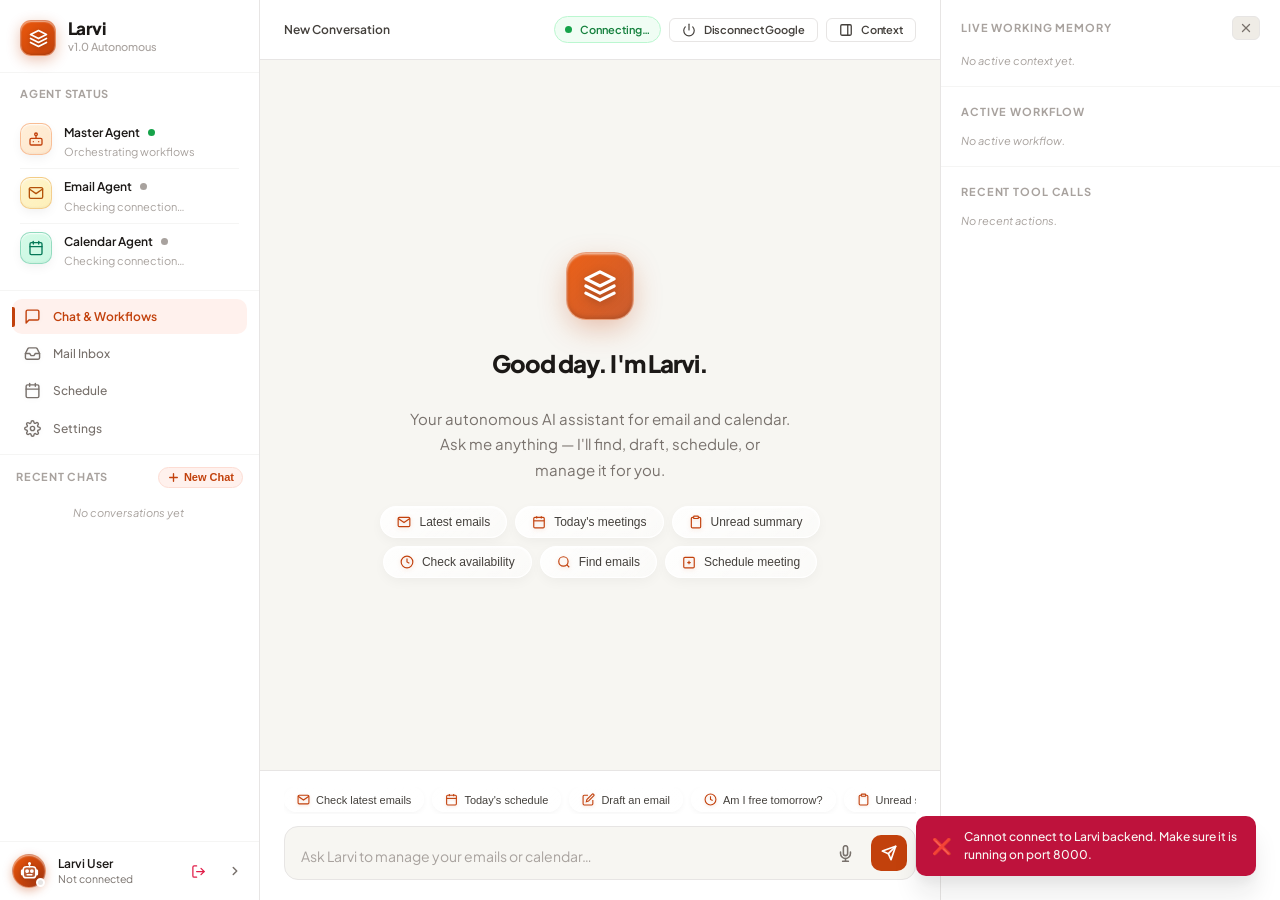
==== commit 96dcead9: "feat(ui): clean header keeping only status, connect google, and context toggle" ====
--- a/frontend/index.html
+++ b/frontend/index.html
@@ -237,17 +237,10 @@
         <span id="main-header-title">New Conversation</span>
       </div>
       <div class="header-actions">
-        <span id="current-date" class="text-sm text-muted"></span>
         <div id="system-status-pill">
           <span class="status-dot active"></span>
           Connecting…
         </div>
-        <button id="new-chat-btn" class="btn btn-ghost btn-sm header-action-btn" title="New conversation">
-          <svg width="14" height="14" viewBox="0 0 24 24" fill="none" stroke="currentColor" stroke-width="2.2" stroke-linecap="round" stroke-linejoin="round">
-            <line x1="12" y1="5" x2="12" y2="19"/><line x1="5" y1="12" x2="19" y2="12"/>
-          </svg>
-          <span class="btn-text">New Chat</span>
-        </button>
         <button id="header-disconnect-btn" class="btn btn-ghost btn-sm text-amber header-action-btn" title="Disconnect Google Account">
           <svg width="14" height="14" viewBox="0 0 24 24" fill="none" stroke="currentColor" stroke-width="2" stroke-linecap="round" stroke-linejoin="round">
             <path d="M18.36 6.64a9 9 0 1 1-12.73 0"></path>
